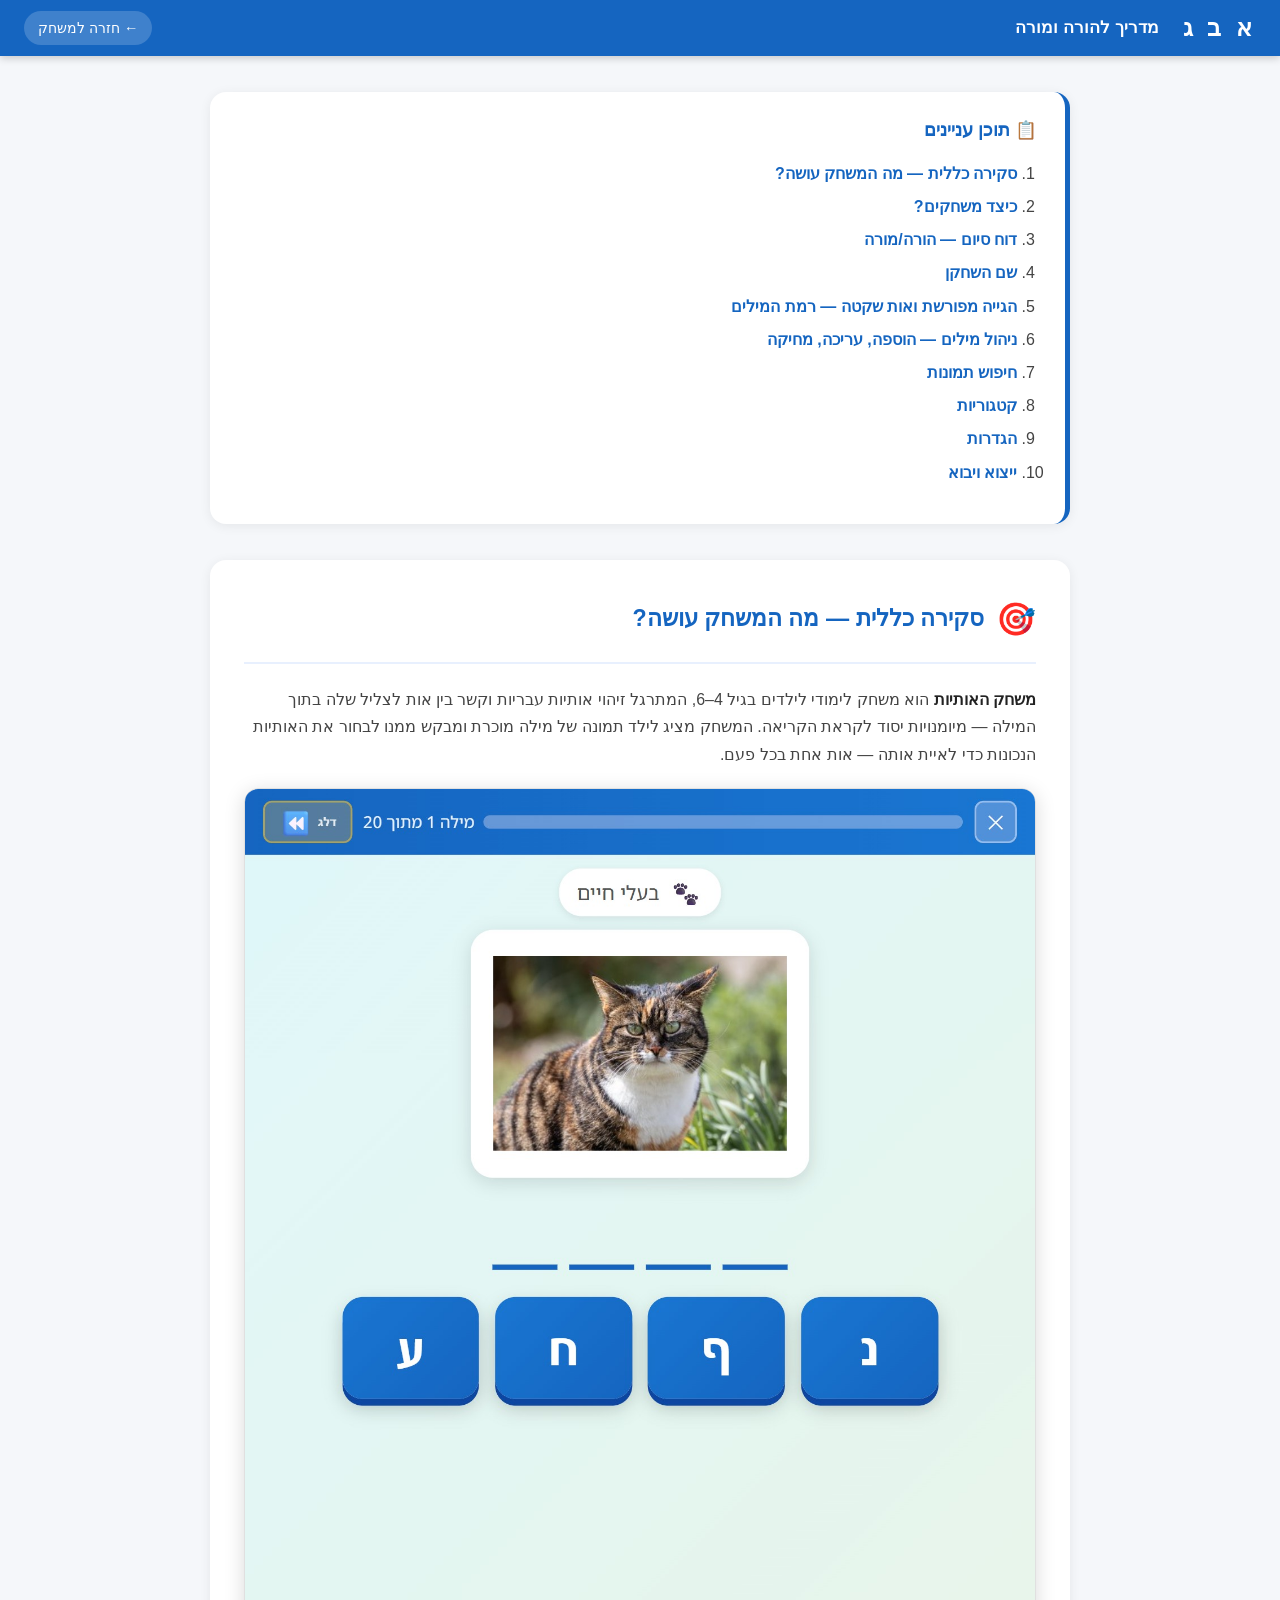
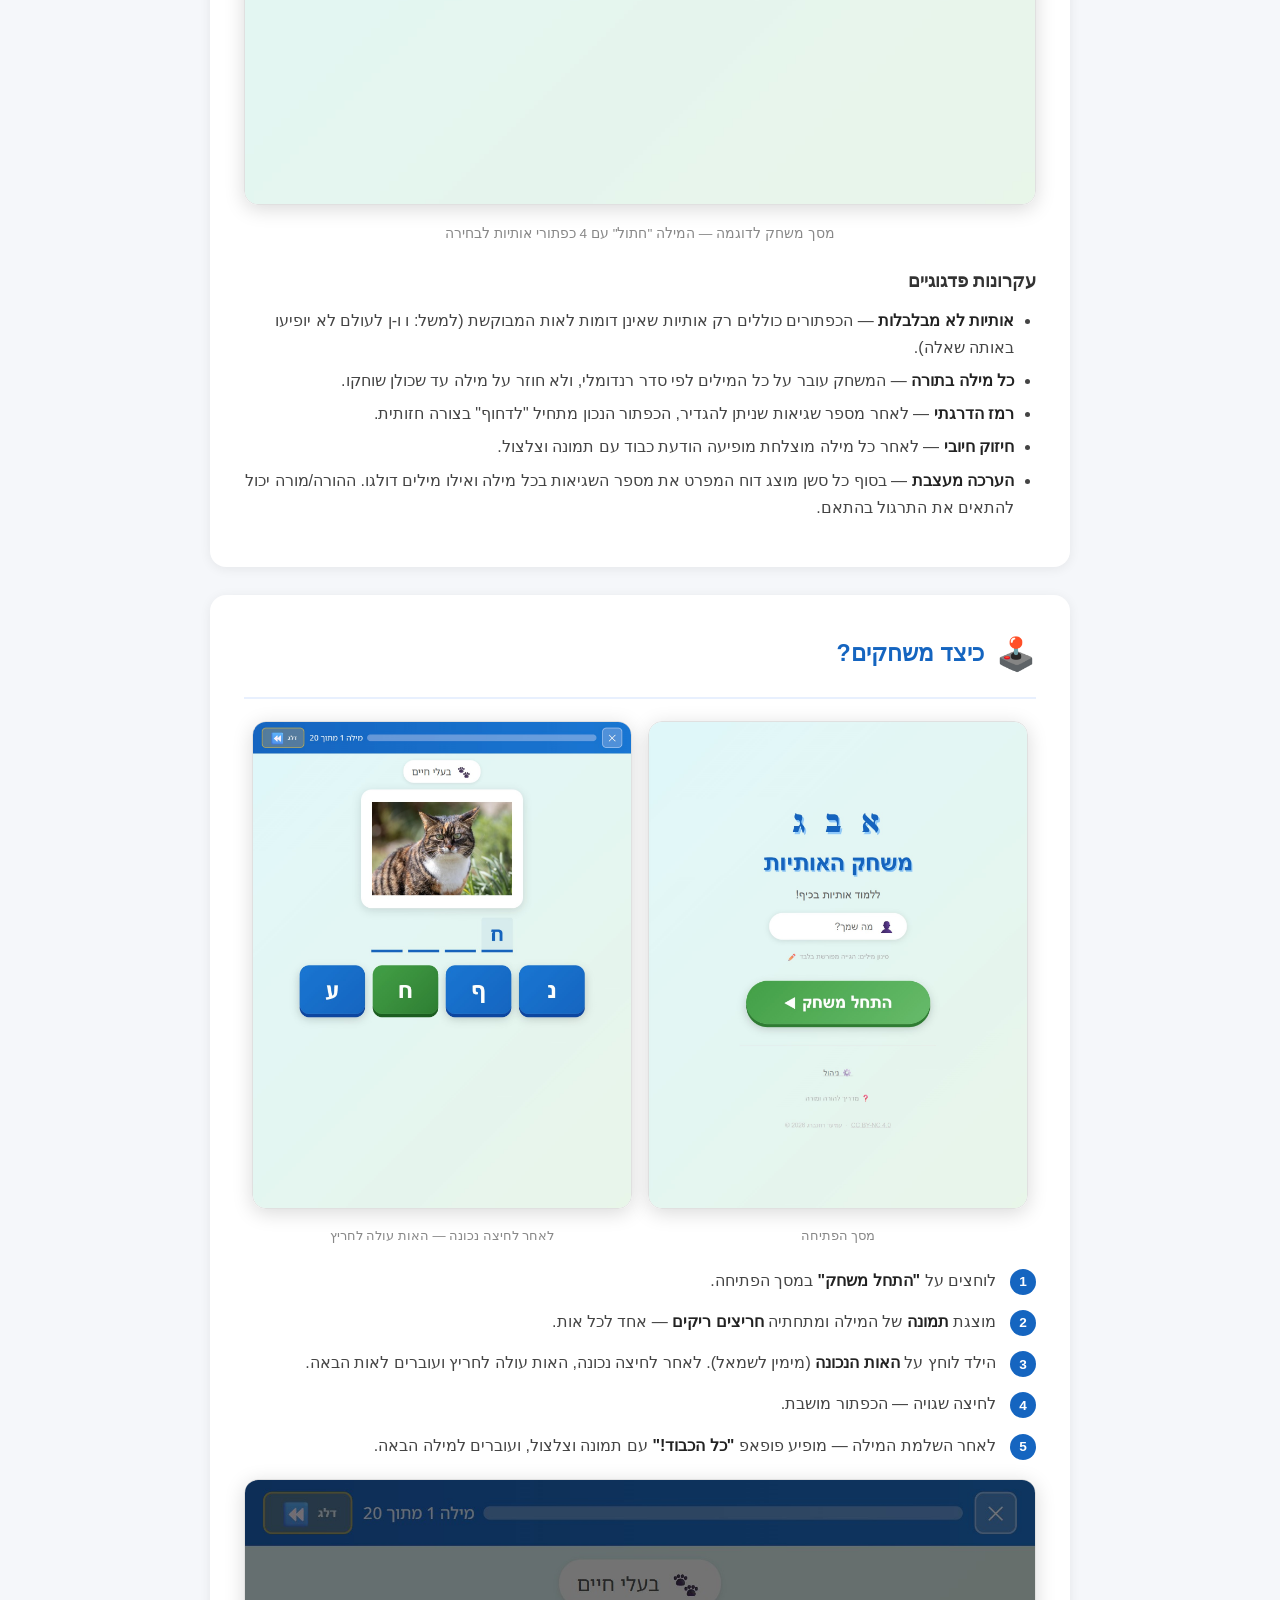
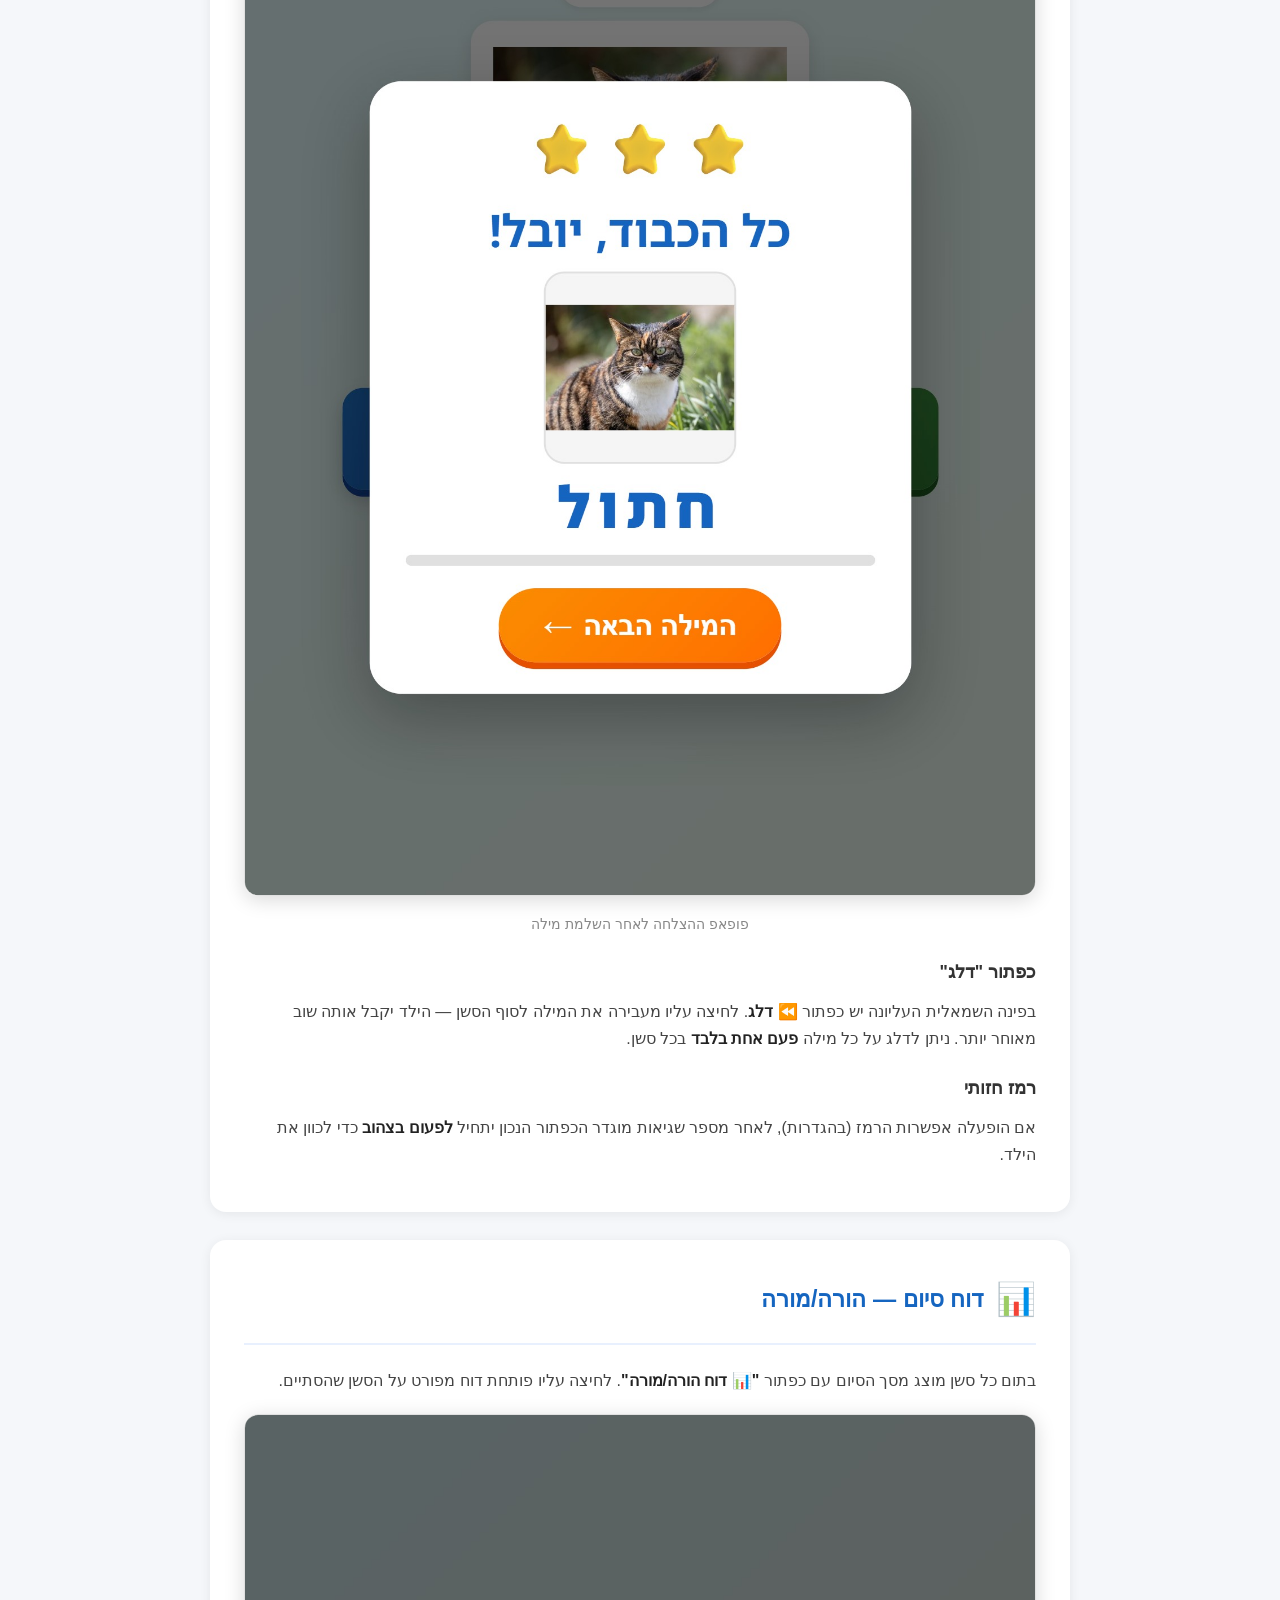
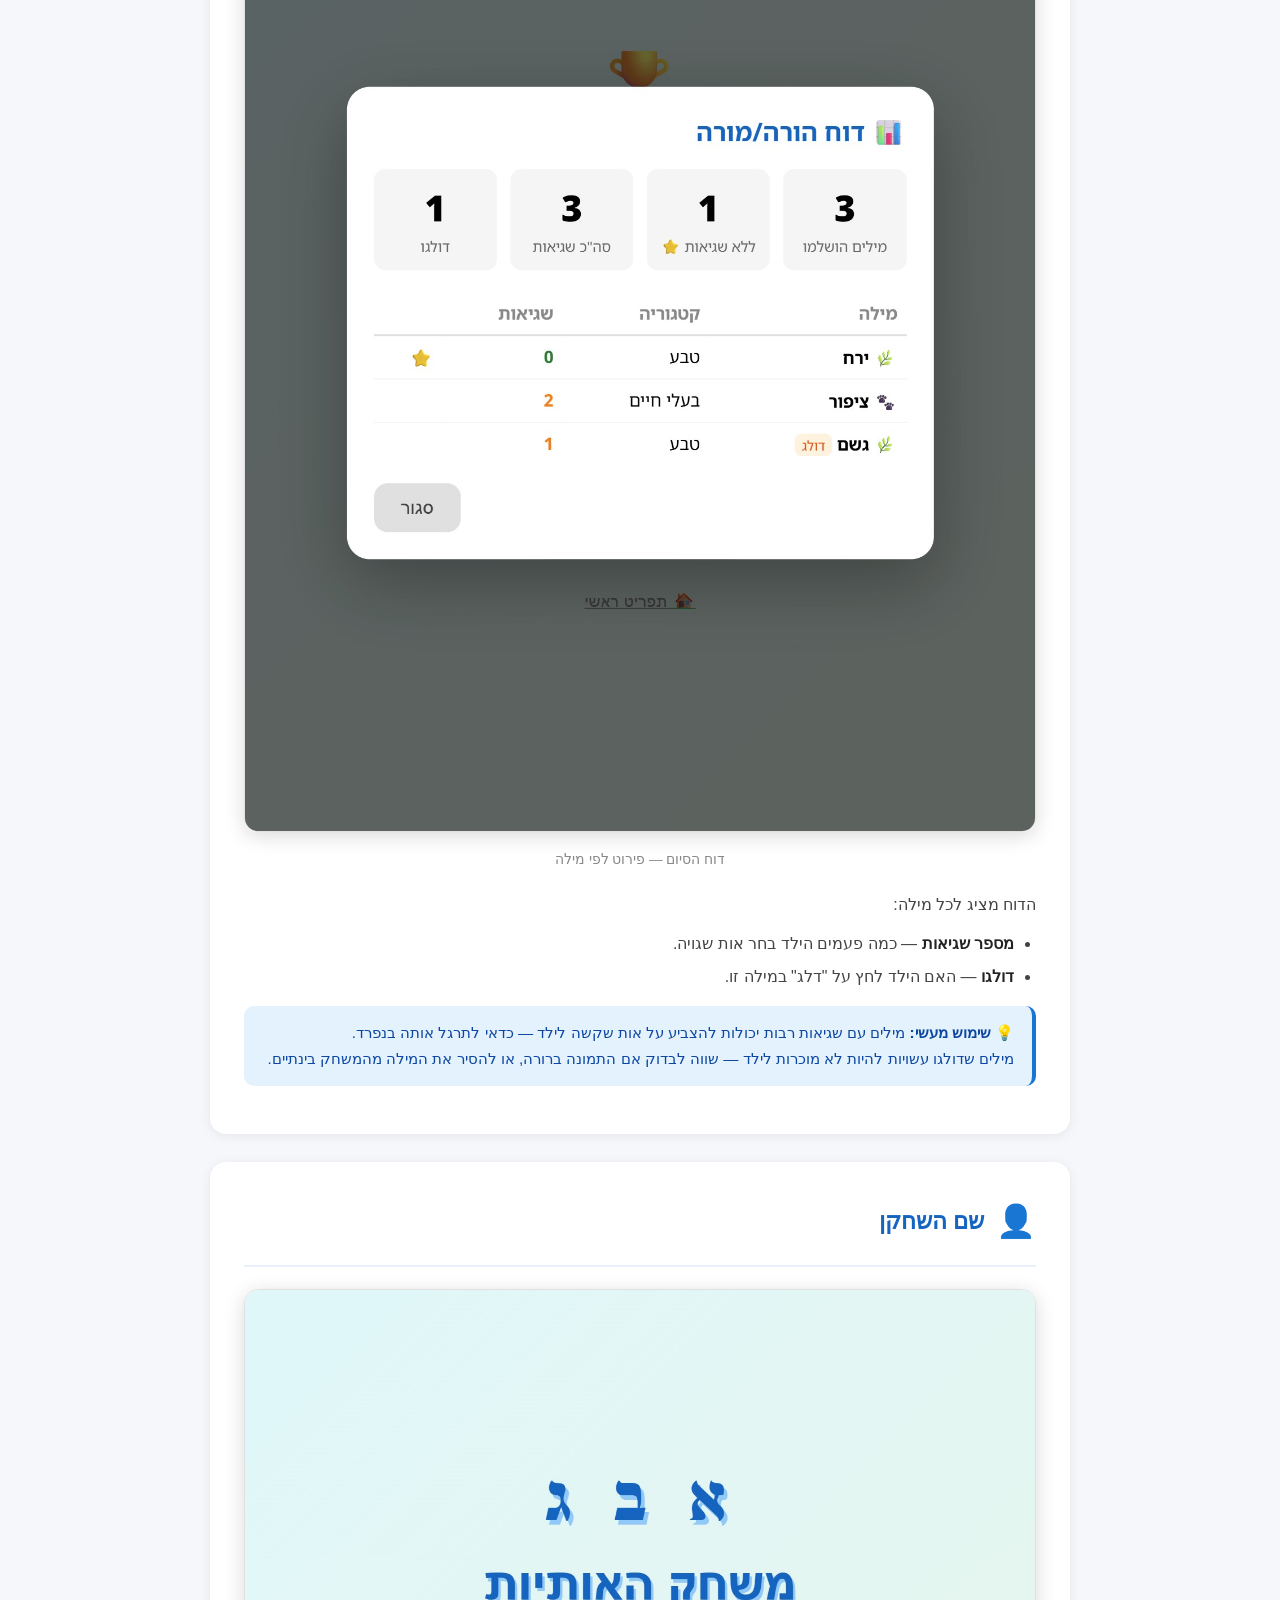
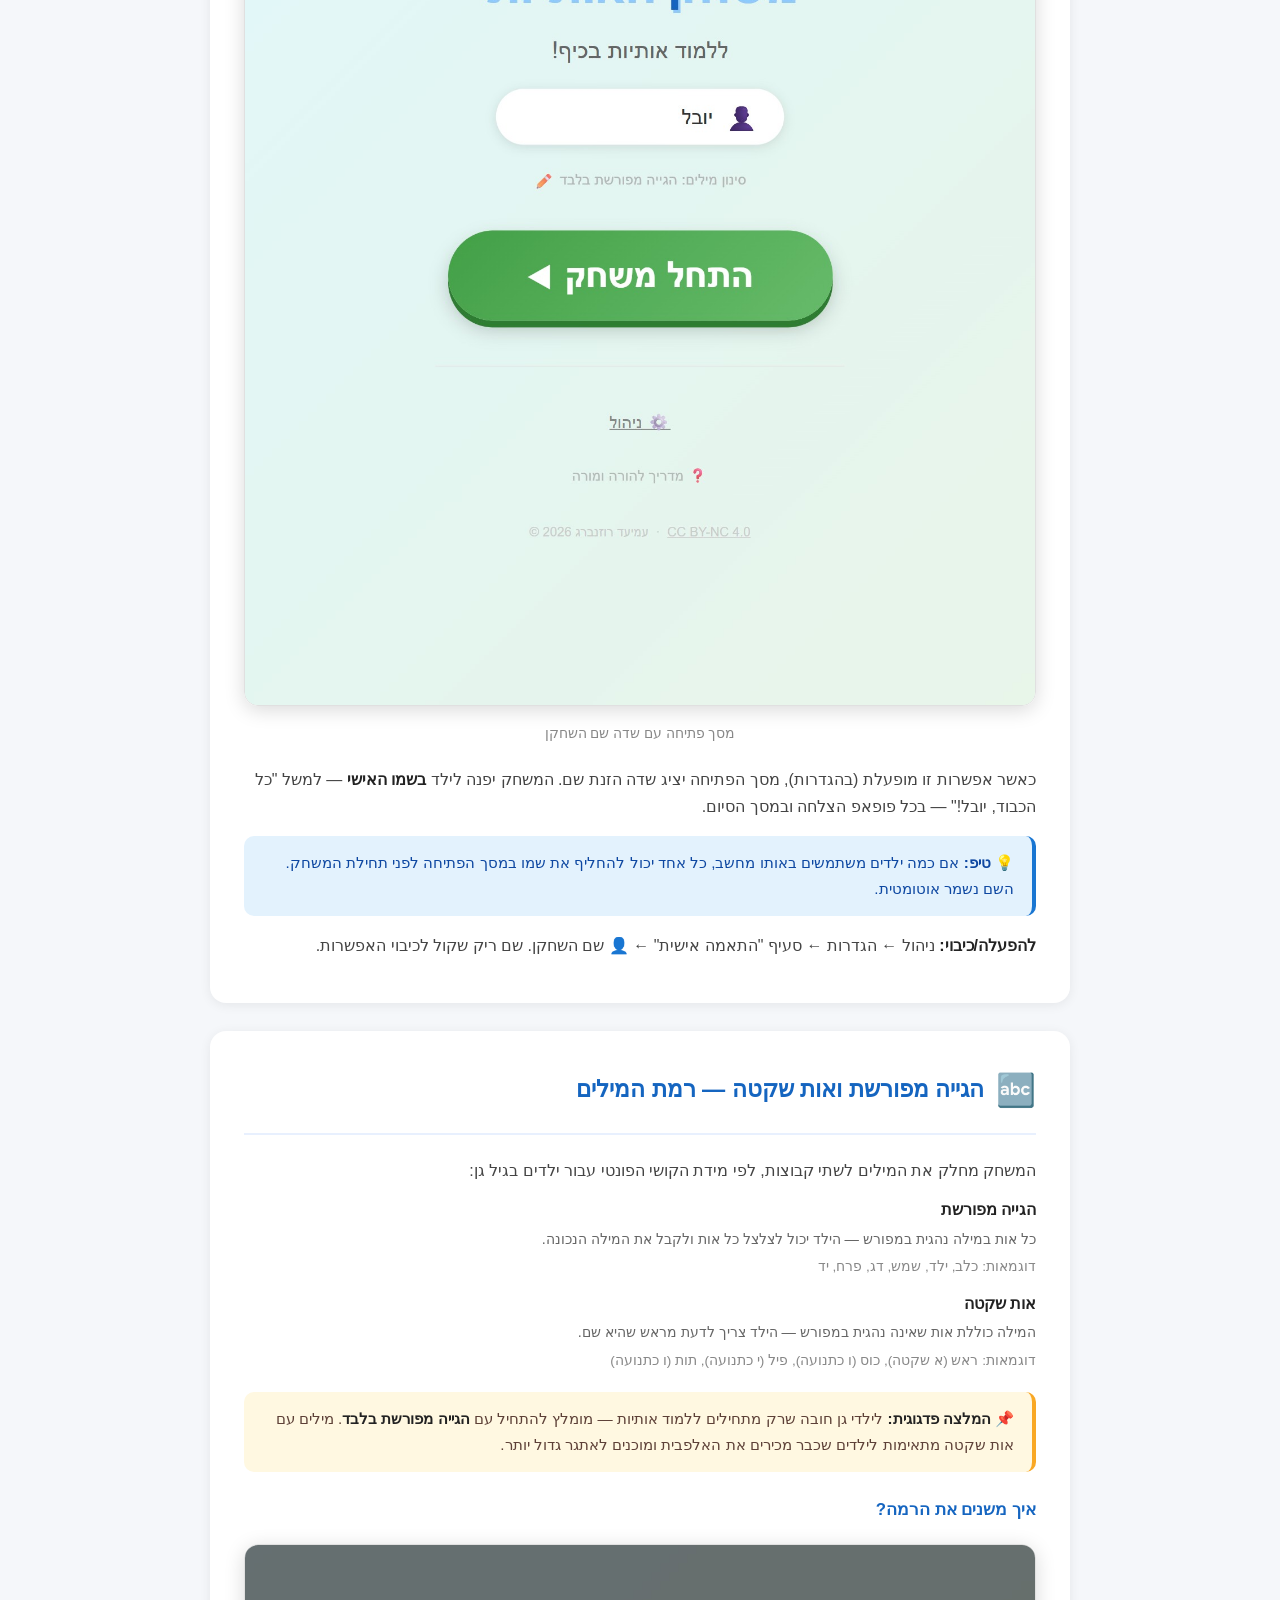
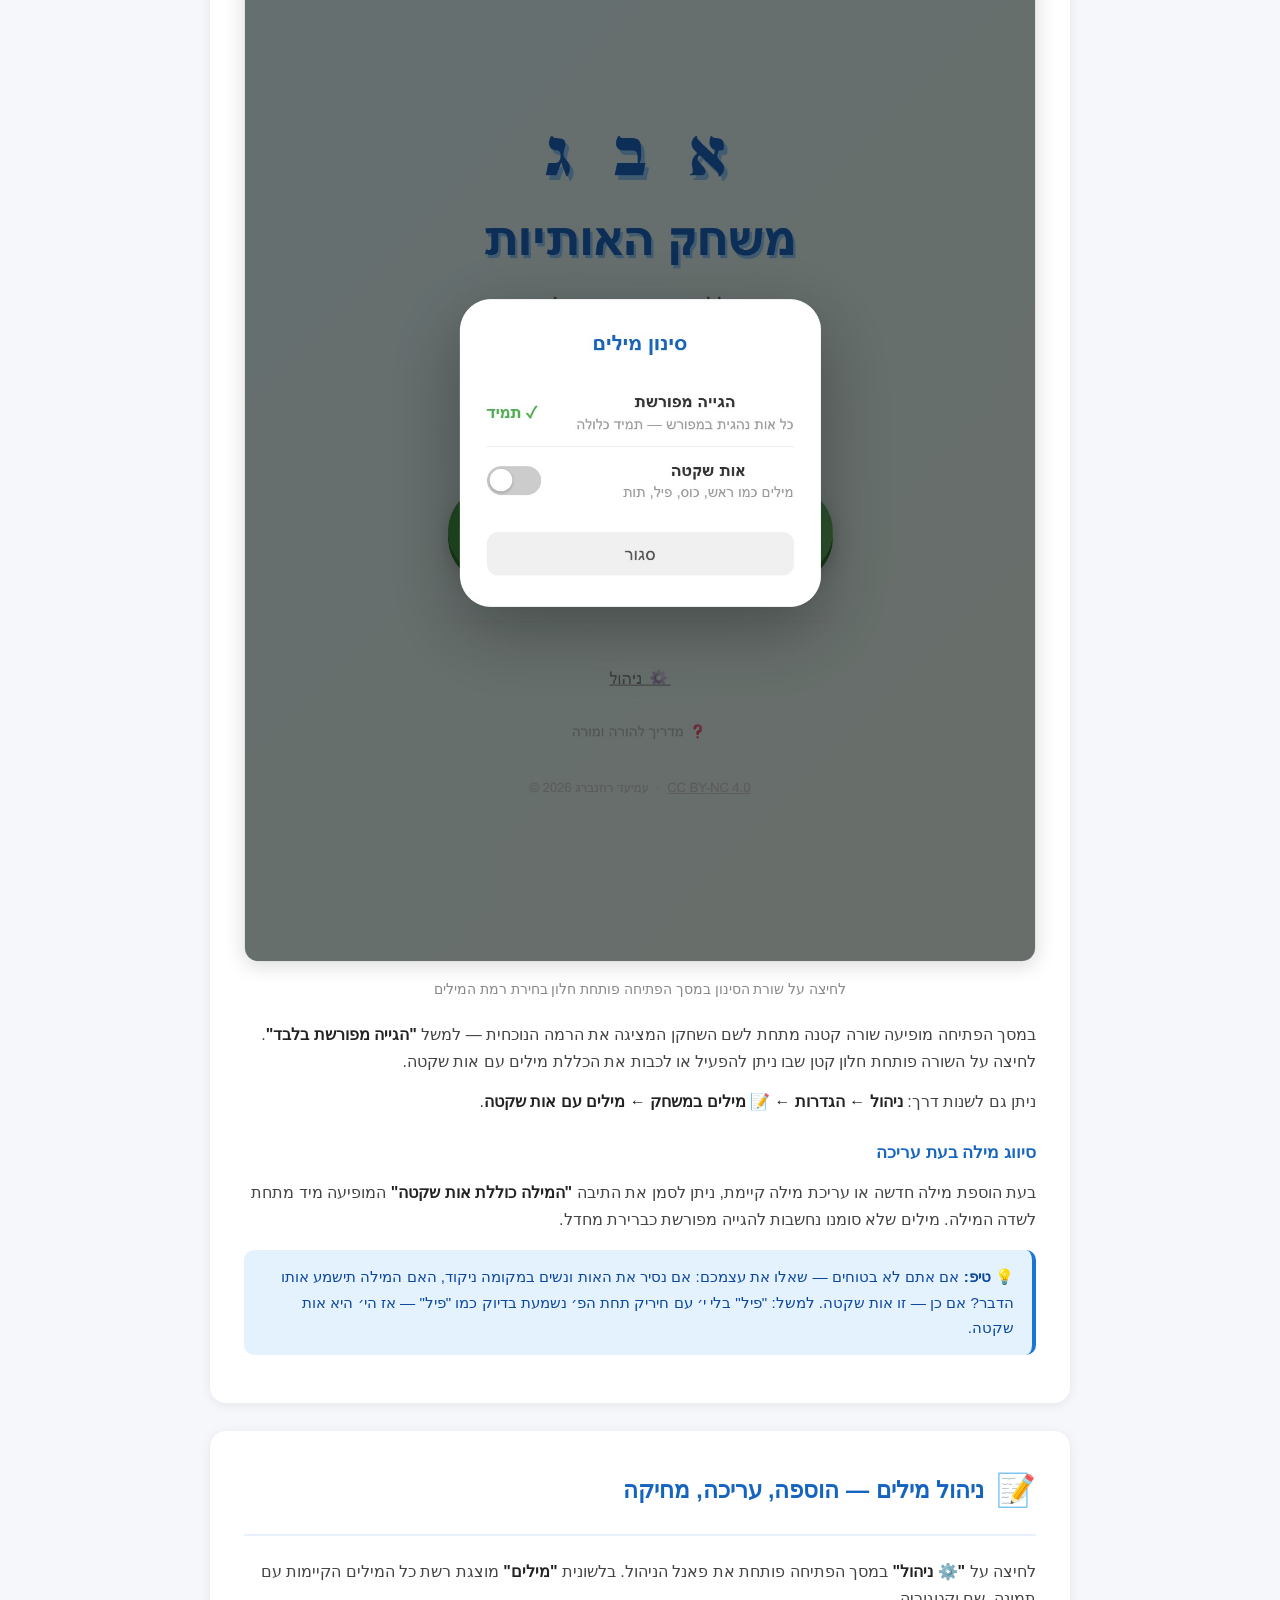
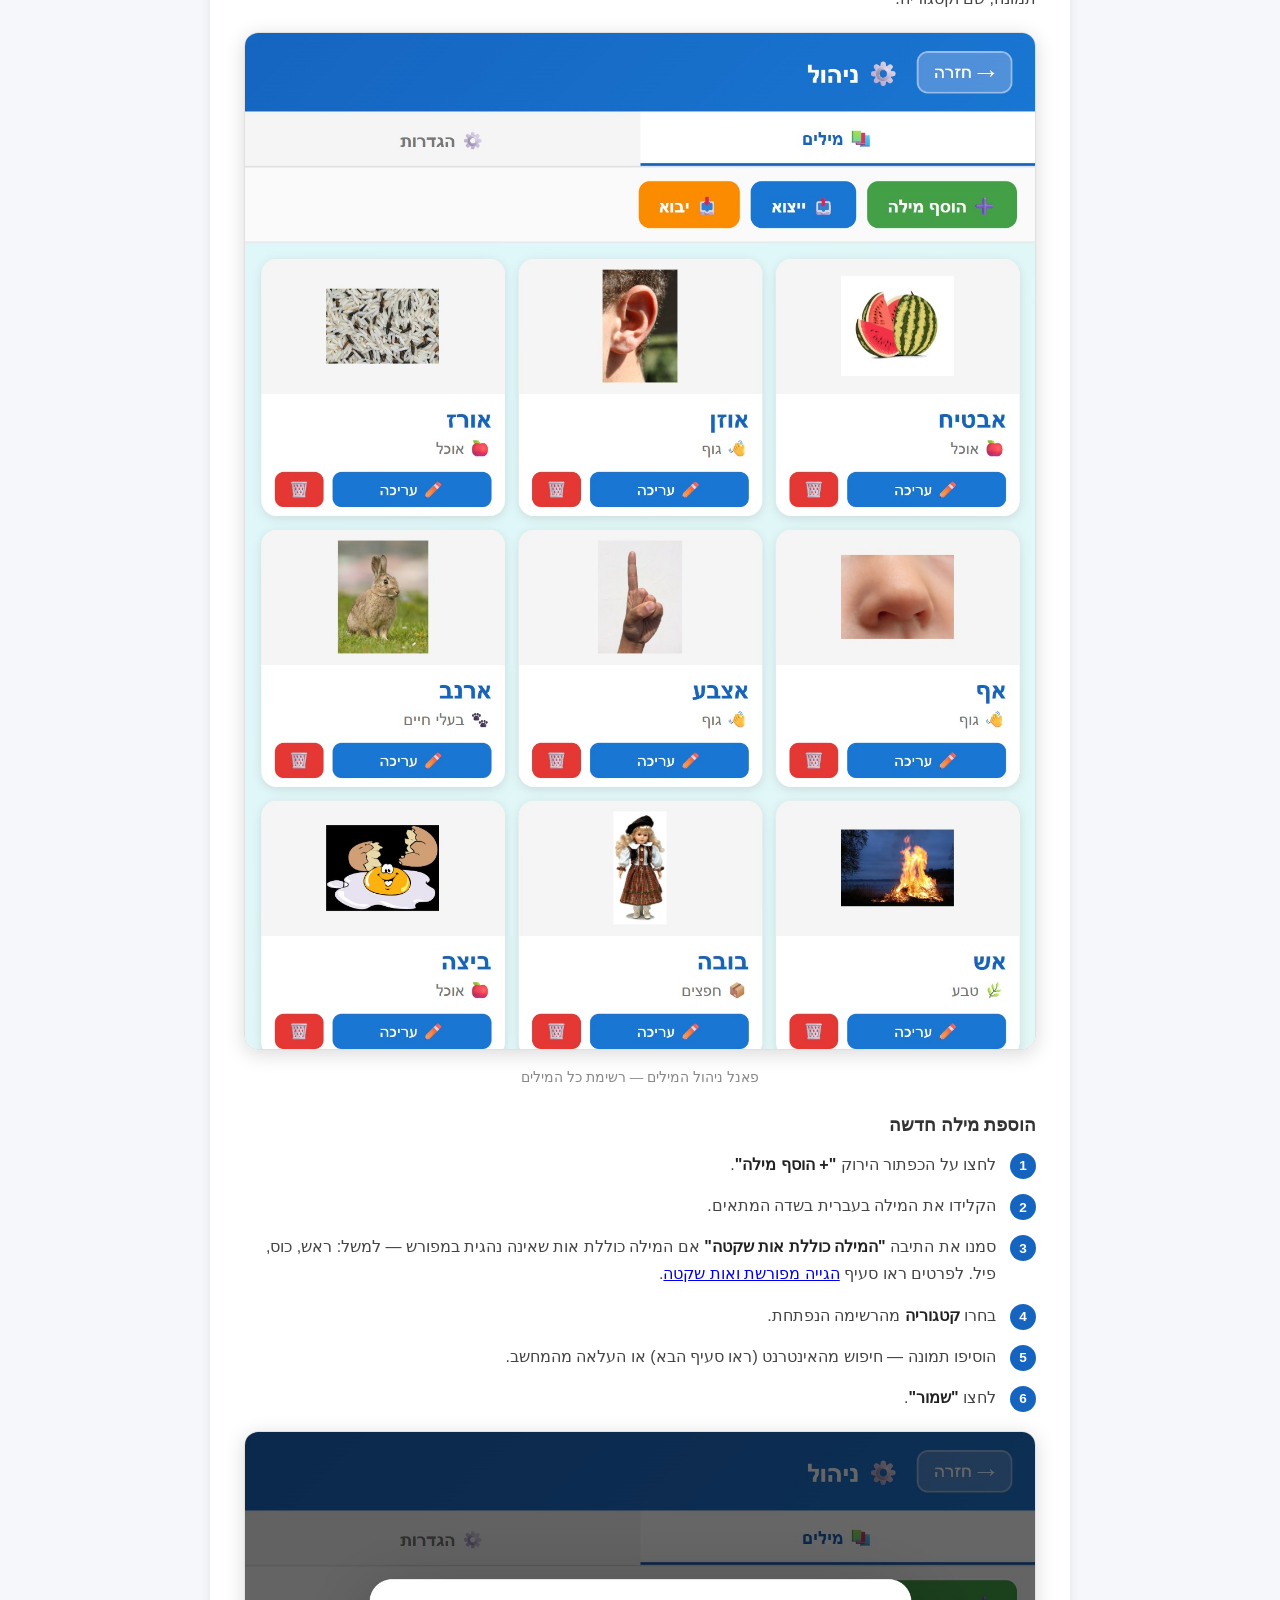
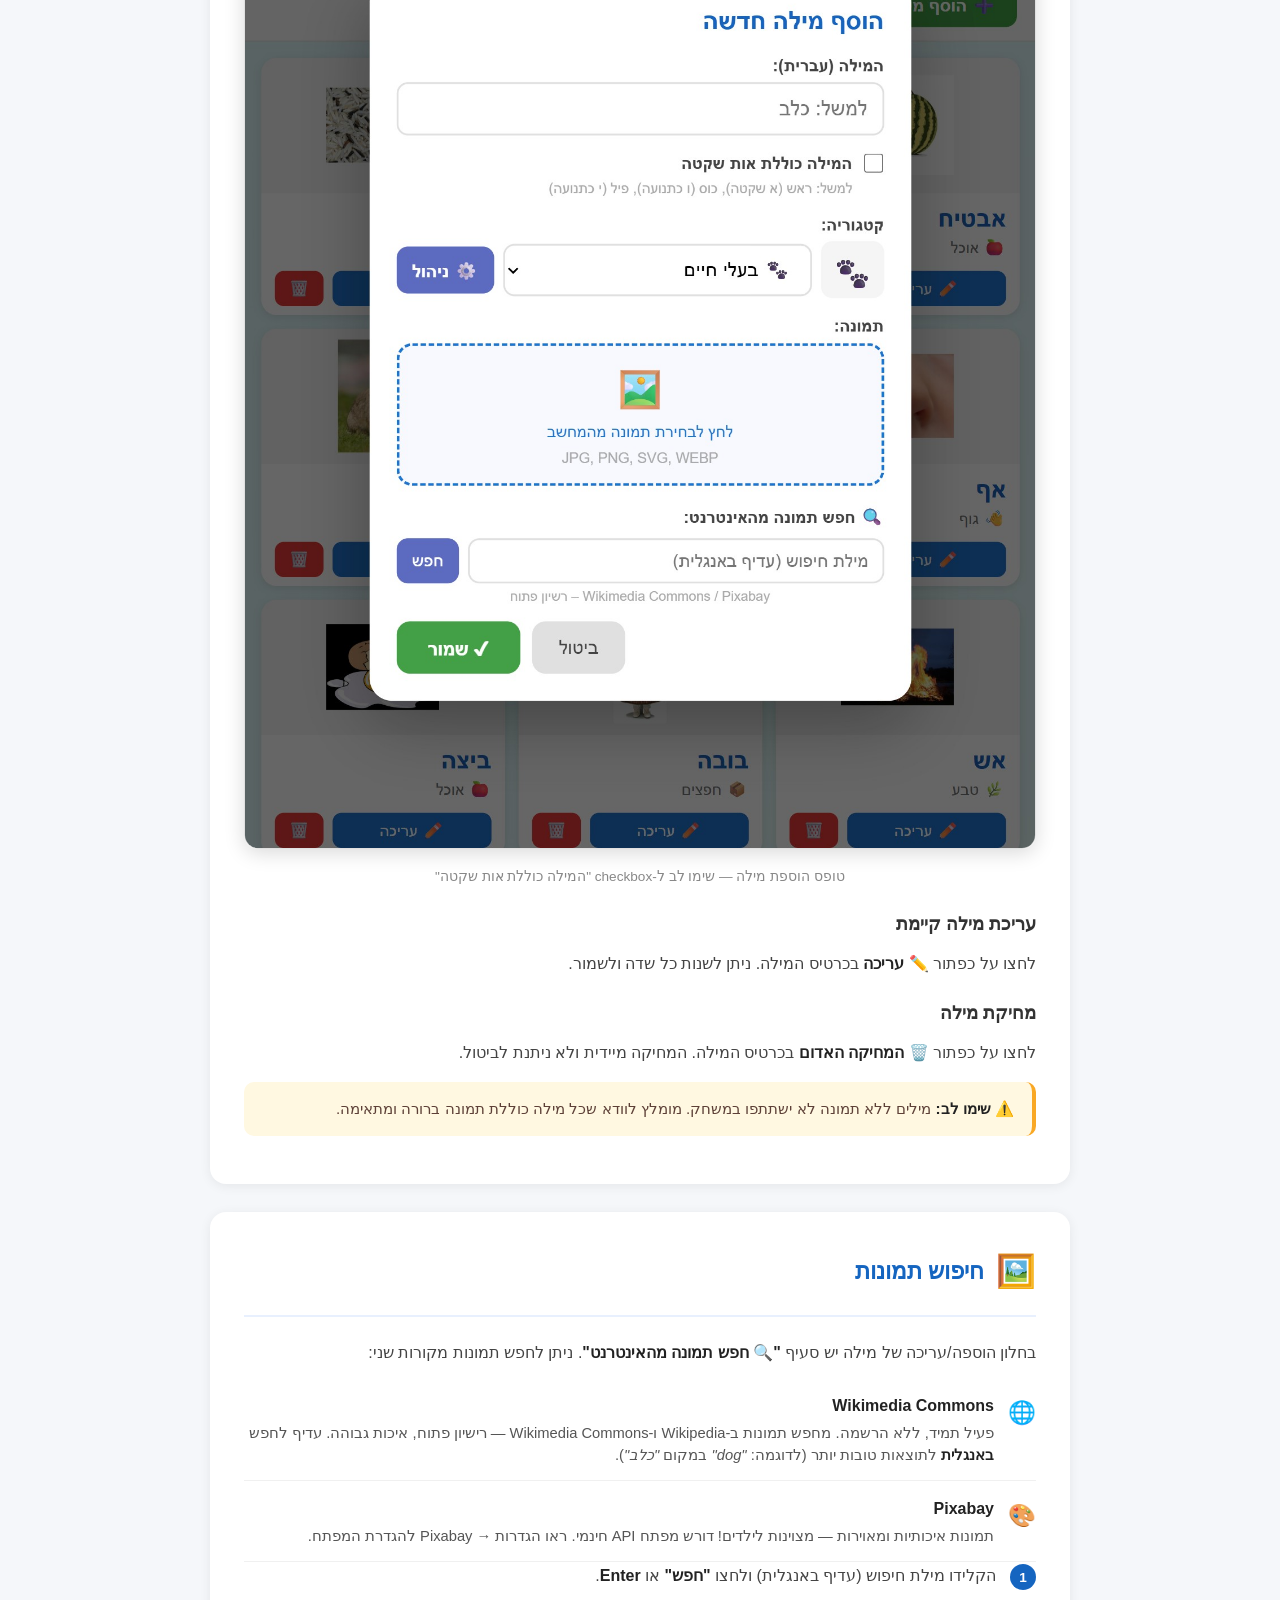
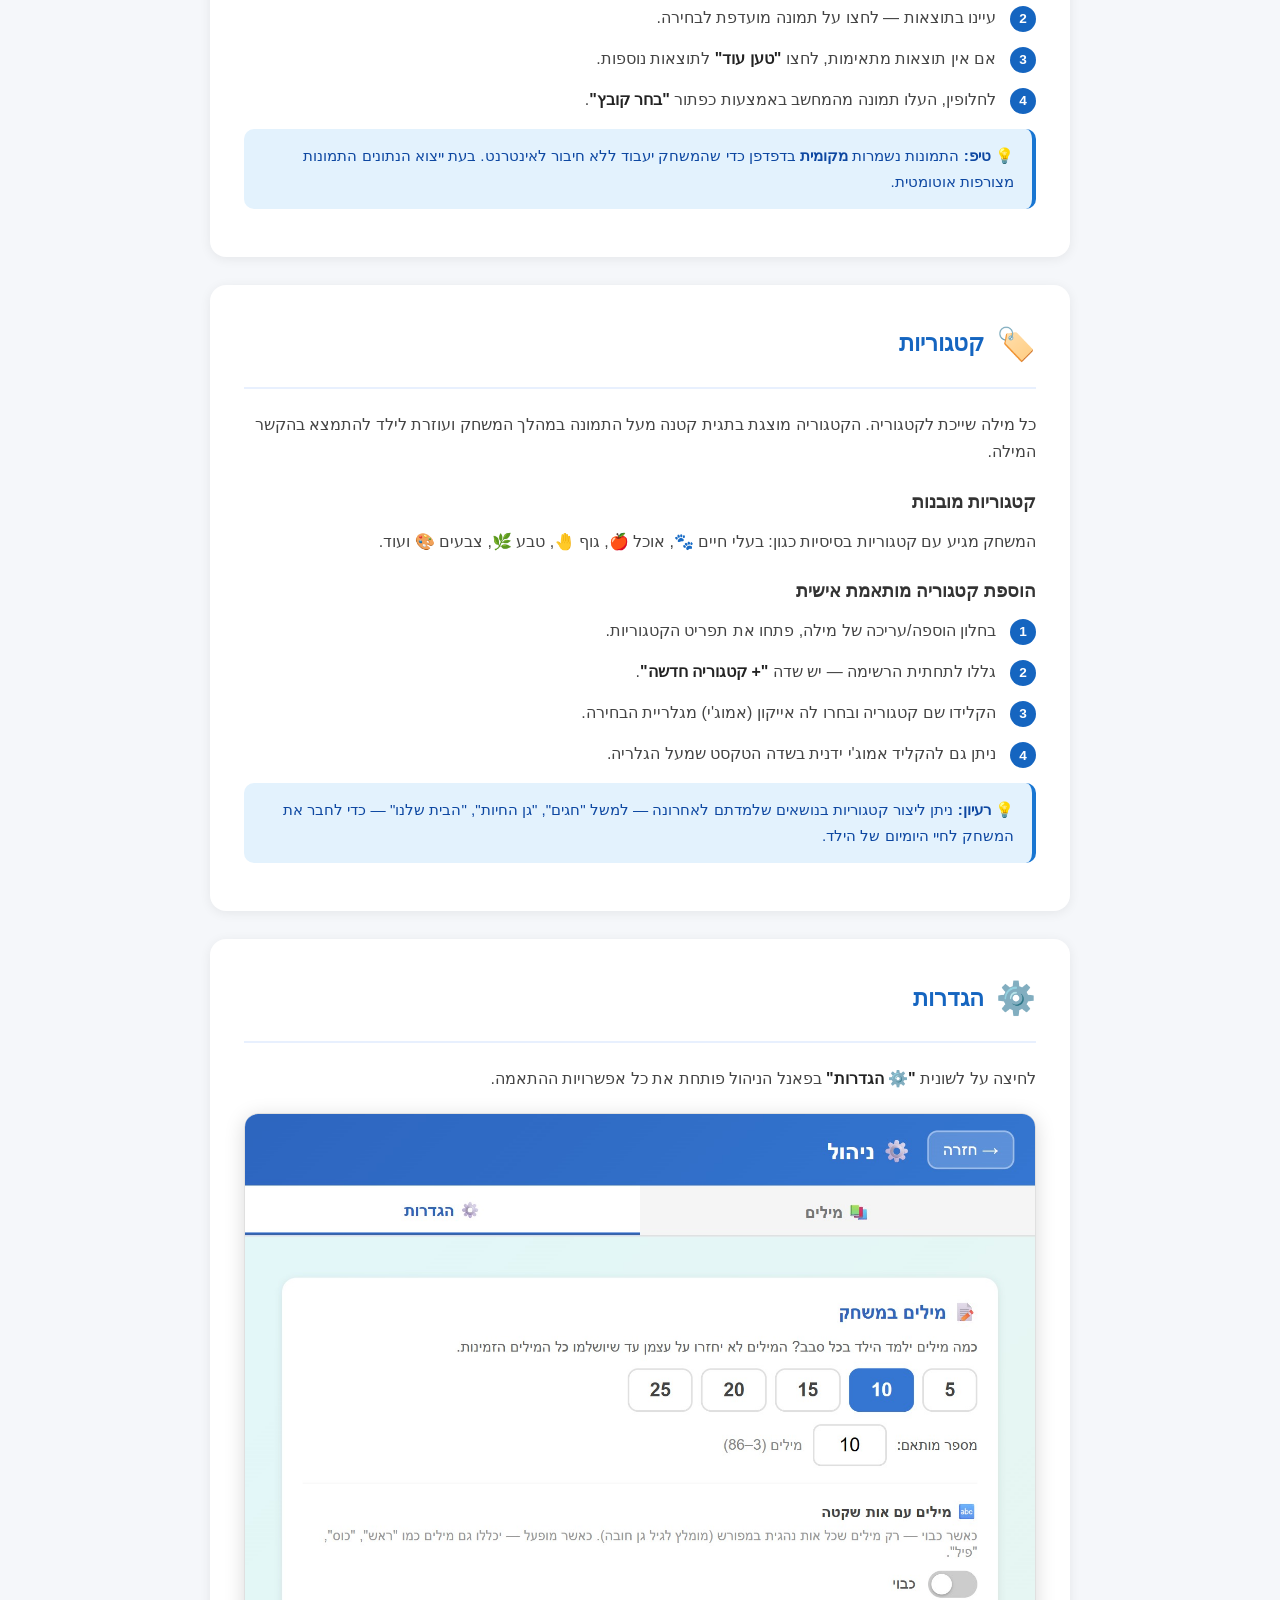
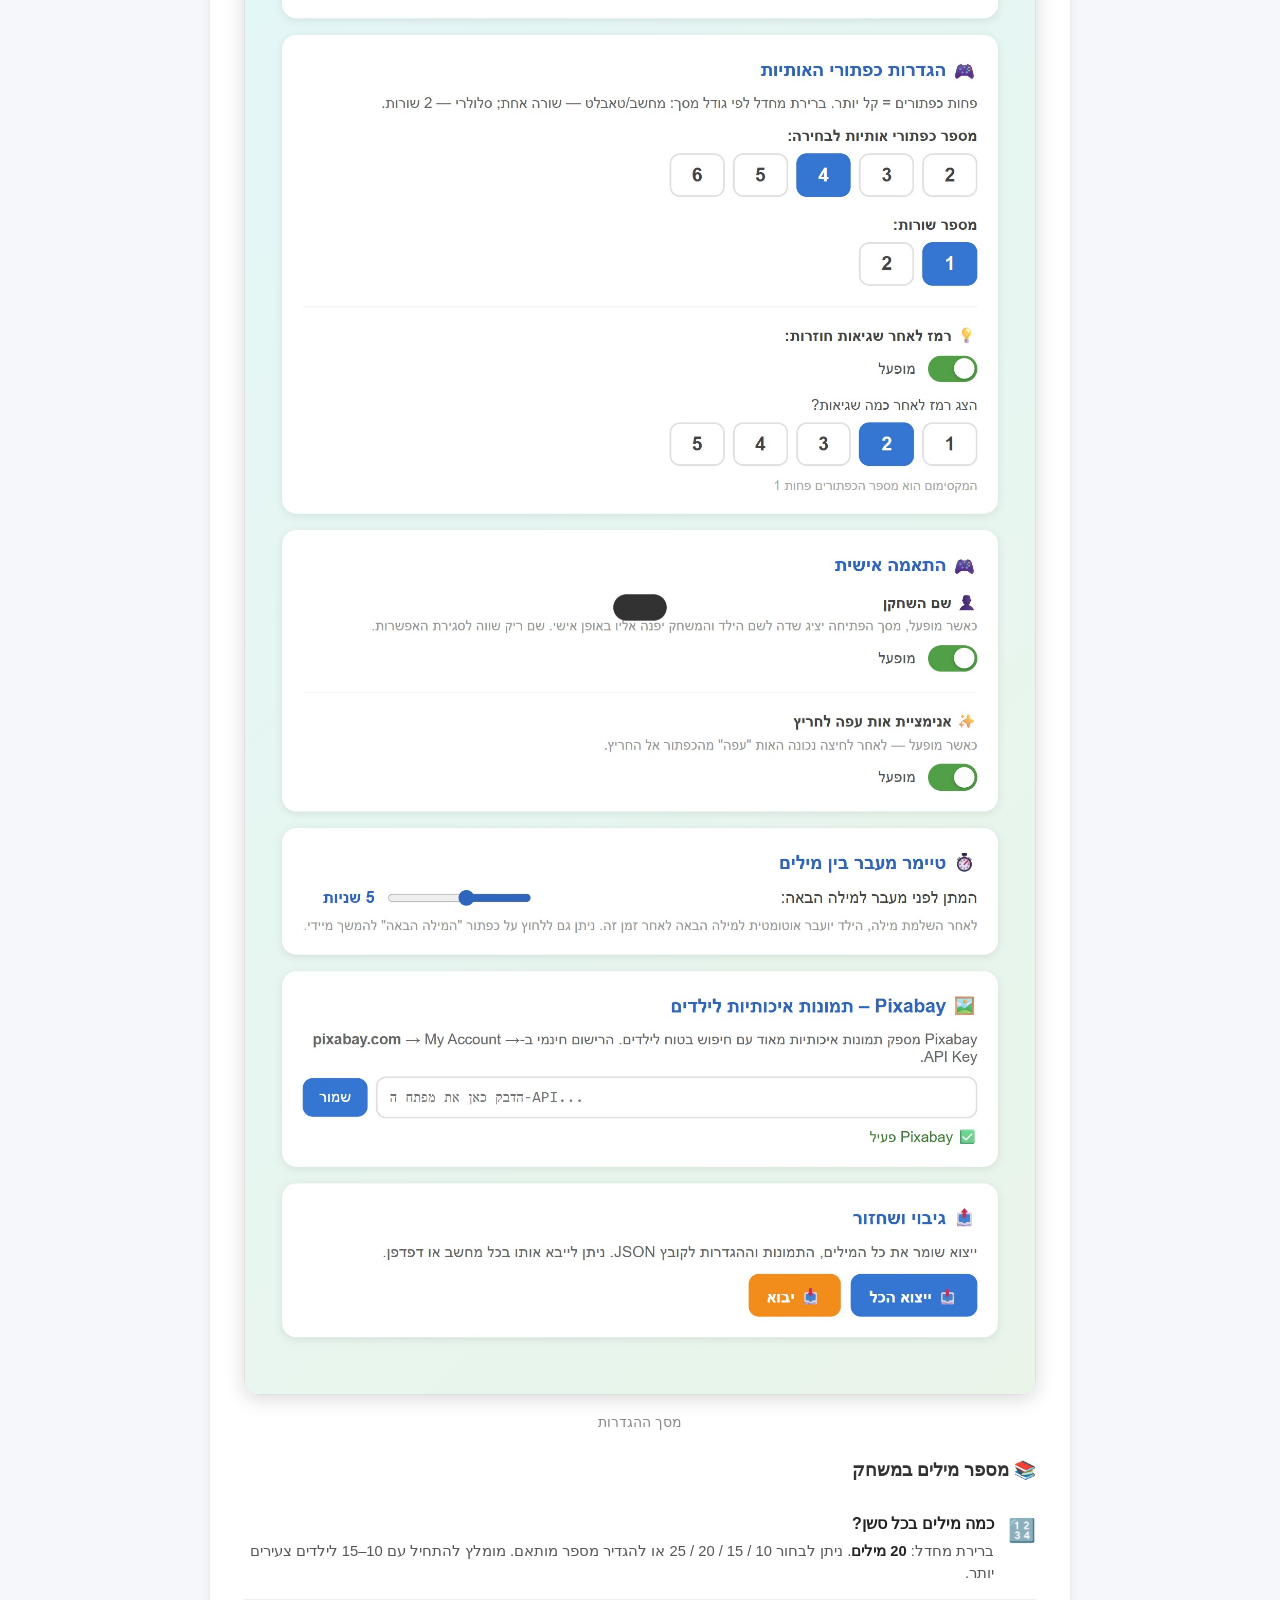
==== help.html @ 41faa8c3 "Hebrew letters game — clean release Co-Authored-By: Claude Sonnet 4.6 <noreply@anthropic.com>" ====
<!DOCTYPE html>
<html lang="he" dir="rtl">
<head>
<meta charset="UTF-8">
<meta name="viewport" content="width=device-width, initial-scale=1.0">
<title>מדריך להורה ומורה — משחק האותיות</title>
<link rel="stylesheet" href="fonts/noto-sans-hebrew.css">
<style>
* { box-sizing: border-box; margin: 0; padding: 0; }

body {
  font-family: 'Noto Sans Hebrew', Arial, sans-serif;
  background: #F5F7FA;
  color: #333;
  line-height: 1.7;
  font-size: 1rem;
}

/* ── NAV ── */
nav {
  position: sticky;
  top: 0;
  background: #1565C0;
  color: white;
  display: flex;
  align-items: center;
  gap: 12px;
  padding: 0 24px;
  height: 56px;
  z-index: 100;
  box-shadow: 0 2px 8px rgba(0,0,0,.2);
}
nav .logo { font-size: 1.5rem; font-weight: 900; letter-spacing: 4px; margin-left: 12px; }
nav .nav-title { font-size: 1.05rem; font-weight: 700; }
nav a.back-btn {
  margin-right: auto;
  color: white;
  text-decoration: none;
  font-size: .9rem;
  background: rgba(255,255,255,.18);
  padding: 5px 14px;
  border-radius: 20px;
  transition: background .2s;
}
nav a.back-btn:hover { background: rgba(255,255,255,.3); }

/* ── LAYOUT ── */
.container {
  max-width: 900px;
  margin: 0 auto;
  padding: 36px 20px 60px;
  display: flex;
  flex-direction: column;
  gap: 0;
}

/* ── TOC ── */
.toc {
  background: white;
  border-radius: 16px;
  padding: 24px 28px;
  margin-bottom: 36px;
  box-shadow: 0 2px 12px rgba(0,0,0,.07);
  border-right: 5px solid #1565C0;
}
.toc h2 { font-size: 1.1rem; color: #1565C0; margin-bottom: 14px; }
.toc ol { padding-right: 20px; }
.toc li { margin-bottom: 6px; }
.toc a { color: #1565C0; text-decoration: none; font-weight: 600; }
.toc a:hover { text-decoration: underline; }

/* ── SECTION ── */
.section {
  background: white;
  border-radius: 16px;
  padding: 32px 34px;
  margin-bottom: 28px;
  box-shadow: 0 2px 12px rgba(0,0,0,.07);
  scroll-margin-top: 70px;
}
.section-header {
  display: flex;
  align-items: center;
  gap: 12px;
  margin-bottom: 22px;
  padding-bottom: 16px;
  border-bottom: 2px solid #E8F0FE;
}
.section-icon { font-size: 2rem; }
.section-title { font-size: 1.45rem; font-weight: 900; color: #1565C0; }

h3 {
  font-size: 1.1rem;
  font-weight: 700;
  color: #333;
  margin: 22px 0 10px;
}
h3:first-child { margin-top: 0; }
p { margin-bottom: 12px; color: #444; }
ul, ol { padding-right: 22px; margin-bottom: 14px; }
li { margin-bottom: 6px; color: #444; }
strong { color: #222; }

/* ── SCREENSHOTS ── */
.screenshot-wrap {
  margin: 20px 0;
  text-align: center;
}
.screenshot-wrap img {
  max-width: 100%;
  border-radius: 14px;
  box-shadow: 0 4px 20px rgba(0,0,0,.15);
  border: 1px solid #E0E0E0;
}
.screenshot-wrap figcaption {
  font-size: .85rem;
  color: #888;
  margin-top: 8px;
}

/* ── TWO SCREENSHOTS SIDE BY SIDE ── */
.screenshots-row {
  display: flex;
  gap: 16px;
  margin: 20px 0;
  justify-content: center;
  flex-wrap: wrap;
}
.screenshots-row figure {
  flex: 1;
  min-width: 220px;
  max-width: 380px;
  text-align: center;
}
.screenshots-row img {
  width: 100%;
  border-radius: 14px;
  box-shadow: 0 4px 20px rgba(0,0,0,.15);
  border: 1px solid #E0E0E0;
}
.screenshots-row figcaption {
  font-size: .82rem;
  color: #888;
  margin-top: 7px;
}

/* ── TIP / NOTE BOX ── */
.tip {
  background: #E3F2FD;
  border-right: 4px solid #1976D2;
  border-radius: 10px;
  padding: 14px 18px;
  margin: 16px 0;
  font-size: .95rem;
  color: #0D47A1;
}
.tip strong { color: #0D47A1; }

.note {
  background: #FFF8E1;
  border-right: 4px solid #F9A825;
  border-radius: 10px;
  padding: 14px 18px;
  margin: 16px 0;
  font-size: .95rem;
  color: #5D4037;
}

/* ── SETTING ROW ── */
.setting {
  display: flex;
  gap: 14px;
  align-items: flex-start;
  padding: 14px 0;
  border-bottom: 1px solid #F0F0F0;
}
.setting:last-child { border-bottom: none; }
.setting-icon { font-size: 1.4rem; flex-shrink: 0; margin-top: 2px; }
.setting-body { flex: 1; }
.setting-name { font-weight: 700; color: #222; margin-bottom: 3px; }
.setting-desc { font-size: .92rem; color: #555; margin: 0; line-height: 1.5; }

/* ── STEP LIST ── */
.steps { list-style: none; padding: 0; counter-reset: step; }
.steps li {
  counter-increment: step;
  position: relative;
  padding-right: 40px;
  margin-bottom: 14px;
}
.steps li::before {
  content: counter(step);
  background: #1565C0;
  color: white;
  font-weight: 900;
  font-size: .85rem;
  width: 26px;
  height: 26px;
  border-radius: 50%;
  display: flex;
  align-items: center;
  justify-content: center;
  position: absolute;
  right: 0;
  top: 2px;
}

/* ── FOOTER ── */
footer {
  text-align: center;
  color: #AAA;
  font-size: .85rem;
  margin-top: 20px;
  padding-bottom: 20px;
}
footer a { color: #1565C0; }
</style>
</head>
<body>

<nav>
  <span class="logo">א ב ג</span>
  <span class="nav-title">מדריך להורה ומורה</span>
  <a href="index.html" class="back-btn">← חזרה למשחק</a>
</nav>

<div class="container">

  <!-- TOC -->
  <div class="toc">
    <h2>📋 תוכן עניינים</h2>
    <ol>
      <li><a href="#overview">סקירה כללית — מה המשחק עושה?</a></li>
      <li><a href="#how-to-play">כיצד משחקים?</a></li>
      <li><a href="#end-report">דוח סיום — הורה/מורה</a></li>
      <li><a href="#player-name">שם השחקן</a></li>
      <li><a href="#word-levels">הגייה מפורשת ואות שקטה — רמת המילים</a></li>
      <li><a href="#admin-words">ניהול מילים — הוספה, עריכה, מחיקה</a></li>
      <li><a href="#admin-images">חיפוש תמונות</a></li>
      <li><a href="#admin-categories">קטגוריות</a></li>
      <li><a href="#settings">הגדרות</a></li>
      <li><a href="#export-import">ייצוא ויבוא</a></li>
    </ol>
  </div>

  <!-- 1. OVERVIEW -->
  <section class="section" id="overview">
    <div class="section-header">
      <span class="section-icon">🎯</span>
      <h2 class="section-title">סקירה כללית — מה המשחק עושה?</h2>
    </div>

    <p>
      <strong>משחק האותיות</strong> הוא משחק לימודי לילדים בגיל 4–6, המתרגל זיהוי אותיות עבריות וקשר בין אות לצליל שלה בתוך המילה — מיומנויות יסוד לקראת הקריאה.
      המשחק מציג לילד תמונה של מילה מוכרת ומבקש ממנו לבחור את האותיות הנכונות כדי לאיית אותה — אות אחת בכל פעם.
    </p>

    <div class="screenshot-wrap">
      <img src="screenshots/3 - מסך המשחק.jpg" alt="מסך המשחק"/>
      <figcaption>מסך משחק לדוגמה — המילה "חתול" עם 4 כפתורי אותיות לבחירה</figcaption>
    </div>

    <h3>עקרונות פדגוגיים</h3>
    <ul>
      <li><strong>אותיות לא מבלבלות</strong> — הכפתורים כוללים רק אותיות שאינן דומות לאות המבוקשת (למשל: ו ו-ן לעולם לא יופיעו באותה שאלה).</li>
      <li><strong>כל מילה בתורה</strong> — המשחק עובר על כל המילים לפי סדר רנדומלי, ולא חוזר על מילה עד שכולן שוחקו.</li>
      <li><strong>רמז הדרגתי</strong> — לאחר מספר שגיאות שניתן להגדיר, הכפתור הנכון מתחיל "לדחוף" בצורה חזותית.</li>
      <li><strong>חיזוק חיובי</strong> — לאחר כל מילה מוצלחת מופיעה הודעת כבוד עם תמונה וצלצול.</li>
      <li><strong>הערכה מעצבת</strong> — בסוף כל סשן מוצג דוח המפרט את מספר השגיאות בכל מילה ואילו מילים דולגו. ההורה/מורה יכול להתאים את התרגול בהתאם.</li>
    </ul>
  </section>

  <!-- 2. HOW TO PLAY -->
  <section class="section" id="how-to-play">
    <div class="section-header">
      <span class="section-icon">🕹️</span>
      <h2 class="section-title">כיצד משחקים?</h2>
    </div>

    <div class="screenshots-row">
      <figure>
        <img src="screenshots/1 - מסך פתיחה.jpg" alt="מסך פתיחה"/>
        <figcaption>מסך הפתיחה</figcaption>
      </figure>
      <figure>
        <img src="screenshots/4 - לחיצה נכונה על אות.jpg" alt="לחיצה נכונה"/>
        <figcaption>לאחר לחיצה נכונה — האות עולה לחריץ</figcaption>
      </figure>
    </div>

    <ol class="steps">
      <li>לוחצים על <strong>"התחל משחק"</strong> במסך הפתיחה.</li>
      <li>מוצגת <strong>תמונה</strong> של המילה ומתחתיה <strong>חריצים ריקים</strong> — אחד לכל אות.</li>
      <li>הילד לוחץ על <strong>האות הנכונה</strong> (מימין לשמאל). לאחר לחיצה נכונה, האות עולה לחריץ ועוברים לאות הבאה.</li>
      <li>לחיצה שגויה — הכפתור מושבת.</li>
      <li>לאחר השלמת המילה — מופיע פופאפ <strong>"כל הכבוד!"</strong> עם תמונה וצלצול, ועוברים למילה הבאה.</li>
    </ol>

    <div class="screenshot-wrap">
      <img src="screenshots/5 - פופאפ הצלחה.jpg" alt="פופאפ הצלחה"/>
      <figcaption>פופאפ ההצלחה לאחר השלמת מילה</figcaption>
    </div>

    <h3>כפתור "דלג"</h3>
    <p>
      בפינה השמאלית העליונה יש כפתור <strong>⏪ דלג</strong>.
      לחיצה עליו מעבירה את המילה לסוף הסשן — הילד יקבל אותה שוב מאוחר יותר.
      ניתן לדלג על כל מילה <strong>פעם אחת בלבד</strong> בכל סשן.
    </p>

    <h3>רמז חזותי</h3>
    <p>
      אם הופעלה אפשרות הרמז (בהגדרות), לאחר מספר שגיאות מוגדר הכפתור הנכון
      יתחיל <strong>לפעום בצהוב</strong> כדי לכוון את הילד.
    </p>
  </section>

  <!-- 3. END REPORT -->
  <section class="section" id="end-report">
    <div class="section-header">
      <span class="section-icon">📊</span>
      <h2 class="section-title">דוח סיום — הורה/מורה</h2>
    </div>

    <p>
      בתום כל סשן מוצג מסך הסיום עם כפתור <strong>"📊 דוח הורה/מורה"</strong>.
      לחיצה עליו פותחת דוח מפורט על הסשן שהסתיים.
    </p>

    <div class="screenshot-wrap">
      <img src="screenshots/8 - דוח סיום.jpg" alt="דוח סיום"/>
      <figcaption>דוח הסיום — פירוט לפי מילה</figcaption>
    </div>

    <p>הדוח מציג לכל מילה:</p>
    <ul>
      <li><strong>מספר שגיאות</strong> — כמה פעמים הילד בחר אות שגויה.</li>
      <li><strong>דולגו</strong> — האם הילד לחץ על "דלג" במילה זו.</li>
    </ul>

    <div class="tip">
      <strong>💡 שימוש מעשי:</strong> מילים עם שגיאות רבות יכולות להצביע על אות שקשה לילד — כדאי לתרגל אותה בנפרד.<br>מילים שדולגו עשויות להיות לא מוכרות לילד — שווה לבדוק אם התמונה ברורה, או להסיר את המילה מהמשחק בינתיים.
    </div>
  </section>

  <!-- 4. PLAYER NAME -->
  <section class="section" id="player-name">
    <div class="section-header">
      <span class="section-icon">👤</span>
      <h2 class="section-title">שם השחקן</h2>
    </div>

    <div class="screenshot-wrap">
      <img src="screenshots/2 - מסך פתיחה עם שם.jpg" alt="מסך פתיחה עם שם"/>
      <figcaption>מסך פתיחה עם שדה שם השחקן</figcaption>
    </div>

    <p>
      כאשר אפשרות זו מופעלת (בהגדרות), מסך הפתיחה יציג שדה הזנת שם.
      המשחק יפנה לילד <strong>בשמו האישי</strong> — למשל "כל הכבוד, יובל!" — בכל פופאפ הצלחה ובמסך הסיום.
    </p>

    <div class="tip">
      <strong>💡 טיפ:</strong> אם כמה ילדים משתמשים באותו מחשב, כל אחד יכול להחליף את שמו במסך הפתיחה לפני תחילת המשחק. השם נשמר אוטומטית.
    </div>

    <p>
      <strong>להפעלה/כיבוי:</strong> ניהול ← הגדרות ← סעיף "התאמה אישית" ← 👤 שם השחקן.
      שם ריק שקול לכיבוי האפשרות.
    </p>
  </section>

  <!-- WORD LEVELS -->
  <section class="section" id="word-levels">
    <div class="section-header">
      <span class="section-icon">🔤</span>
      <h2 class="section-title">הגייה מפורשת ואות שקטה — רמת המילים</h2>
    </div>

    <p>
      המשחק מחלק את המילים לשתי קבוצות, לפי מידת הקושי הפונטי עבור ילדים בגיל גן:
    </p>

    <div class="setting-row" style="margin-bottom:12px;">
      <div>
        <strong>הגייה מפורשת</strong>
        <div style="font-size:.9rem; color:#666; margin-top:3px;">כל אות במילה נהגית במפורש — הילד יכול לצלצל כל אות ולקבל את המילה הנכונה.</div>
        <div style="font-size:.85rem; color:#888; margin-top:4px;">דוגמאות: כלב, ילד, שמש, דג, פרח, יד</div>
      </div>
    </div>

    <div class="setting-row" style="margin-bottom:20px;">
      <div>
        <strong>אות שקטה</strong>
        <div style="font-size:.9rem; color:#666; margin-top:3px;">המילה כוללת אות שאינה נהגית במפורש — הילד צריך לדעת מראש שהיא שם.</div>
        <div style="font-size:.85rem; color:#888; margin-top:4px;">דוגמאות: ראש (א שקטה), כוס (ו כתנועה), פיל (י כתנועה), תות (ו כתנועה)</div>
      </div>
    </div>

    <div class="note">
      <strong>📌 המלצה פדגוגית:</strong> לילדי גן חובה שרק מתחילים ללמוד אותיות — מומלץ להתחיל עם <strong>הגייה מפורשת בלבד</strong>.
      מילים עם אות שקטה מתאימות לילדים שכבר מכירים את האלפבית ומוכנים לאתגר גדול יותר.
    </div>

    <h3 style="margin-top:24px; margin-bottom:12px; font-size:1.05rem; color:#1565C0;">איך משנים את הרמה?</h3>

    <div class="screenshot-wrap">
      <img src="screenshots/9 - סינון מילים.jpg" alt="חלון סינון מילים"/>
      <figcaption>לחיצה על שורת הסינון במסך הפתיחה פותחת חלון בחירת רמת המילים</figcaption>
    </div>

    <p>
      במסך הפתיחה מופיעה שורה קטנה מתחת לשם השחקן המציגה את הרמה הנוכחית — למשל <strong>"הגייה מפורשת בלבד"</strong>.
      לחיצה על השורה פותחת חלון קטן שבו ניתן להפעיל או לכבות את הכללת מילים עם אות שקטה.
    </p>

    <p>
      ניתן גם לשנות דרך: <strong>ניהול ← הגדרות ← 📝 מילים במשחק ← מילים עם אות שקטה</strong>.
    </p>

    <h3 style="margin-top:24px; margin-bottom:12px; font-size:1.05rem; color:#1565C0;">סיווג מילה בעת עריכה</h3>

    <p>
      בעת הוספת מילה חדשה או עריכת מילה קיימת, ניתן לסמן את התיבה <strong>"המילה כוללת אות שקטה"</strong>
      המופיעה מיד מתחת לשדה המילה. מילים שלא סומנו נחשבות להגייה מפורשת כברירת מחדל.
    </p>

    <div class="tip">
      <strong>💡 טיפ:</strong> אם אתם לא בטוחים — שאלו את עצמכם: אם נסיר את האות ונשים במקומה ניקוד, האם המילה תישמע אותו הדבר?
      אם כן — זו אות שקטה. למשל: "פיל" בלי י׳ עם חיריק תחת הפ׳ נשמעת בדיוק כמו "פיל" — אז הי׳ היא אות שקטה.
    </div>
  </section>

  <!-- 4. MANAGE WORDS -->
  <section class="section" id="admin-words">
    <div class="section-header">
      <span class="section-icon">📝</span>
      <h2 class="section-title">ניהול מילים — הוספה, עריכה, מחיקה</h2>
    </div>

    <p>
      לחיצה על <strong>"⚙️ ניהול"</strong> במסך הפתיחה פותחת את פאנל הניהול.
      בלשונית <strong>"מילים"</strong> מוצגת רשת כל המילים הקיימות עם תמונה, שם וקטגוריה.
    </p>

    <div class="screenshot-wrap">
      <img src="screenshots/6 - ניהול מילים.jpg" alt="פאנל ניהול מילים"/>
      <figcaption>פאנל ניהול המילים — רשימת כל המילים</figcaption>
    </div>

    <h3>הוספת מילה חדשה</h3>
    <ol class="steps">
      <li>לחצו על הכפתור הירוק <strong>"+ הוסף מילה"</strong>.</li>
      <li>הקלידו את המילה בעברית בשדה המתאים.</li>
      <li>סמנו את התיבה <strong>"המילה כוללת אות שקטה"</strong> אם המילה כוללת אות שאינה נהגית במפורש — למשל: ראש, כוס, פיל. לפרטים ראו סעיף <a href="#word-levels">הגייה מפורשת ואות שקטה</a>.</li>
      <li>בחרו <strong>קטגוריה</strong> מהרשימה הנפתחת.</li>
      <li>הוסיפו תמונה — חיפוש מהאינטרנט (ראו סעיף הבא) או העלאה מהמחשב.</li>
      <li>לחצו <strong>"שמור"</strong>.</li>
    </ol>

    <div class="screenshot-wrap">
      <img src="screenshots/6א - טופס הוספת מילה.jpg" alt="טופס הוספת מילה"/>
      <figcaption>טופס הוספת מילה — שימו לב ל-checkbox "המילה כוללת אות שקטה"</figcaption>
    </div>

    <h3>עריכת מילה קיימת</h3>
    <p>לחצו על כפתור <strong>✏️ עריכה</strong> בכרטיס המילה. ניתן לשנות כל שדה ולשמור.</p>

    <h3>מחיקת מילה</h3>
    <p>לחצו על כפתור <strong>🗑️ המחיקה האדום</strong> בכרטיס המילה. המחיקה מיידית ולא ניתנת לביטול.</p>

    <div class="note">
      <strong>⚠️ שימו לב:</strong> מילים ללא תמונה לא ישתתפו במשחק. מומלץ לוודא שכל מילה כוללת תמונה ברורה ומתאימה.
    </div>
  </section>

  <!-- 5. IMAGE SEARCH -->
  <section class="section" id="admin-images">
    <div class="section-header">
      <span class="section-icon">🖼️</span>
      <h2 class="section-title">חיפוש תמונות</h2>
    </div>

    <p>
      בחלון הוספה/עריכה של מילה יש סעיף <strong>"🔍 חפש תמונה מהאינטרנט"</strong>.
      ניתן לחפש תמונות מקורות שני:
    </p>

    <div class="setting">
      <span class="setting-icon">🌐</span>
      <div class="setting-body">
        <div class="setting-name">Wikimedia Commons</div>
        <p class="setting-desc">
          פעיל תמיד, ללא הרשמה. מחפש תמונות ב-Wikipedia ו-Wikimedia Commons — רישיון פתוח, איכות גבוהה.
          עדיף לחפש <strong>באנגלית</strong> לתוצאות טובות יותר (לדוגמה: <em>"dog"</em> במקום <em>"כלב"</em>).
        </p>
      </div>
    </div>

    <div class="setting">
      <span class="setting-icon">🎨</span>
      <div class="setting-body">
        <div class="setting-name">Pixabay</div>
        <p class="setting-desc">
          תמונות איכותיות ומאוירות — מצוינות לילדים! דורש מפתח API חינמי.
          ראו הגדרות → Pixabay להגדרת המפתח.
        </p>
      </div>
    </div>

    <ol class="steps">
      <li>הקלידו מילת חיפוש (עדיף באנגלית) ולחצו <strong>"חפש"</strong> או <strong>Enter</strong>.</li>
      <li>עיינו בתוצאות — לחצו על תמונה מועדפת לבחירה.</li>
      <li>אם אין תוצאות מתאימות, לחצו <strong>"טען עוד"</strong> לתוצאות נוספות.</li>
      <li>לחלופין, העלו תמונה מהמחשב באמצעות כפתור <strong>"בחר קובץ"</strong>.</li>
    </ol>

    <div class="tip">
      <strong>💡 טיפ:</strong> התמונות נשמרות <strong>מקומית</strong> בדפדפן כדי שהמשחק יעבוד ללא חיבור לאינטרנט. בעת ייצוא הנתונים התמונות מצורפות אוטומטית.
    </div>
  </section>

  <!-- 6. CATEGORIES -->
  <section class="section" id="admin-categories">
    <div class="section-header">
      <span class="section-icon">🏷️</span>
      <h2 class="section-title">קטגוריות</h2>
    </div>

    <p>
      כל מילה שייכת לקטגוריה. הקטגוריה מוצגת בתגית קטנה מעל התמונה במהלך המשחק
      ועוזרת לילד להתמצא בהקשר המילה.
    </p>

    <h3>קטגוריות מובנות</h3>
    <p>המשחק מגיע עם קטגוריות בסיסיות כגון: בעלי חיים 🐾, אוכל 🍎, גוף 🤚, טבע 🌿, צבעים 🎨 ועוד.</p>

    <h3>הוספת קטגוריה מותאמת אישית</h3>
    <ol class="steps">
      <li>בחלון הוספה/עריכה של מילה, פתחו את תפריט הקטגוריות.</li>
      <li>גללו לתחתית הרשימה — יש שדה <strong>"+ קטגוריה חדשה"</strong>.</li>
      <li>הקלידו שם קטגוריה ובחרו לה אייקון (אמוג'י) מגלריית הבחירה.</li>
      <li>ניתן גם להקליד אמוג'י ידנית בשדה הטקסט שמעל הגלריה.</li>
    </ol>

    <div class="tip">
      <strong>💡 רעיון:</strong> ניתן ליצור קטגוריות בנושאים שלמדתם לאחרונה — למשל "חגים", "גן החיות", "הבית שלנו" — כדי לחבר את המשחק לחיי היומיום של הילד.
    </div>
  </section>

  <!-- 7. SETTINGS -->
  <section class="section" id="settings">
    <div class="section-header">
      <span class="section-icon">⚙️</span>
      <h2 class="section-title">הגדרות</h2>
    </div>

    <p>
      לחיצה על לשונית <strong>"⚙️ הגדרות"</strong> בפאנל הניהול פותחת את כל אפשרויות ההתאמה.
    </p>

    <div class="screenshot-wrap">
      <img src="screenshots/7 - הגדרות.jpg" alt="הגדרות"/>
      <figcaption>מסך ההגדרות</figcaption>
    </div>

    <h3>📚 מספר מילים במשחק</h3>
    <div class="setting">
      <span class="setting-icon">🔢</span>
      <div class="setting-body">
        <div class="setting-name">כמה מילים בכל סשן?</div>
        <p class="setting-desc">
          ברירת מחדל: <strong>20 מילים</strong>. ניתן לבחור 10 / 15 / 20 / 25 או להגדיר מספר מותאם.
          מומלץ להתחיל עם 10–15 לילדים צעירים יותר.
        </p>
      </div>
    </div>

    <h3>🎮 הגדרות כפתורי האותיות</h3>

    <div class="setting">
      <span class="setting-icon">🔵</span>
      <div class="setting-body">
        <div class="setting-name">מספר כפתורי אותיות לבחירה</div>
        <p class="setting-desc">
          2 עד 6 כפתורים. <strong>פחות כפתורים = קל יותר.</strong>
          מומלץ להתחיל עם 2–3 ולהגדיל בהדרגה.
        </p>
      </div>
    </div>

    <div class="setting">
      <span class="setting-icon">↕️</span>
      <div class="setting-body">
        <div class="setting-name">מספר שורות</div>
        <p class="setting-desc">
          1 או 2 שורות. עם 5–6 כפתורים מומלץ 2 שורות כדי שהכפתורים לא יהיו קטנים מדי.
        </p>
      </div>
    </div>

    <div class="setting">
      <span class="setting-icon">💡</span>
      <div class="setting-body">
        <div class="setting-name">רמז לאחר שגיאות חוזרות</div>
        <p class="setting-desc">
          כאשר מופעל, לאחר מספר שגיאות שתגדירו (1–5) הכפתור הנכון יתחיל <strong>לפעום בצהוב</strong>.
          ניתן לכבות לחלוטין אם הילד מתקדם טוב.
        </p>
      </div>
    </div>

    <h3>🎮 התאמה אישית</h3>

    <div class="setting">
      <span class="setting-icon">👤</span>
      <div class="setting-body">
        <div class="setting-name">שם השחקן</div>
        <p class="setting-desc">כאשר מופעל, מוצג שדה שם במסך הפתיחה, והמשחק מפנה לילד בשמו האישי.</p>
      </div>
    </div>

    <div class="setting">
      <span class="setting-icon">✨</span>
      <div class="setting-body">
        <div class="setting-name">אנימציית אות עפה לחריץ</div>
        <p class="setting-desc">לאחר לחיצה נכונה, האות "עפה" מהכפתור אל החריץ. ניתן לכבות אם גורם לסחרחורת.</p>
      </div>
    </div>

    <h3>⏱️ טיימר מעבר בין מילים</h3>
    <div class="setting">
      <span class="setting-icon">⏱️</span>
      <div class="setting-body">
        <div class="setting-name">זמן המתנה לפני מילה הבאה (1–10 שניות)</div>
        <p class="setting-desc">
          ברירת מחדל: <strong>5 שניות</strong>. זהו הזמן שבו פופאפ ההצלחה נשאר על המסך.
          ניתן ללחוץ על "המילה הבאה" גם לפני תום הזמן.
        </p>
      </div>
    </div>

    <h3>🖼️ Pixabay — תמונות איכותיות לילדים</h3>
    <div class="setting">
      <span class="setting-icon">🔑</span>
      <div class="setting-body">
        <div class="setting-name">מפתח API של Pixabay (חינמי)</div>
        <p class="setting-desc">
          הרשמה חינמית בכתובת <strong>pixabay.com</strong> → My Account → API Key.
          לאחר הזנת המפתח, חיפוש התמונות יכלול גם תמונות איכותיות ומאוירות מ-Pixabay.
        </p>
      </div>
    </div>
  </section>

  <!-- 8. EXPORT / IMPORT -->
  <section class="section" id="export-import">
    <div class="section-header">
      <span class="section-icon">💾</span>
      <h2 class="section-title">ייצוא ויבוא</h2>
    </div>

    <p>
      הלחצנים <strong>"📤 ייצוא"</strong> ו-<strong>"📥 יבוא"</strong> מאפשרים גיבוי ושיתוף של כל המילים, הקטגוריות, התמונות וההגדרות.
    </p>

    <h3>מתי כדאי לייצא?</h3>
    <ul>
      <li>לפני שדרוג Windows או פרמוט המחשב.</li>
      <li>כדי לשתף את מאגר המילים שבניתם עם מורה/הורה אחר.</li>
      <li>להעביר את המשחק למחשב אחר.</li>
    </ul>

    <h3>מה נכלל בקובץ הייצוא?</h3>
    <ul>
      <li>כל המילים עם מטא-דאטה (שם, קטגוריה, תאריך).</li>
      <li>כל התמונות (מקודדות בתוך הקובץ — לא צריך קבצים חיצוניים).</li>
      <li>כל ההגדרות כולל מפתח Pixabay.</li>
    </ul>

    <div class="tip">
      <strong>💡 טיפ:</strong> הקובץ המיוצא הוא JSON רגיל — ניתן לשמור אותו בכל מקום ולייבא בכל עת. קובץ הגיבוי עשוי להיות גדול (מעל MB 1) בשל התמונות המוטמעות.
    </div>

    <div class="note">
      <strong>⚠️ שימו לב:</strong> יבוא מחליף את <em>כל</em> הנתונים הקיימים. לפני יבוא מומלץ לייצא קודם כגיבוי.
    </div>
  </section>

</div>

<footer>
  <p>משחק האותיות · <a href="index.html">חזרה למשחק</a></p>
  <p style="font-size:0.78rem; color:#aaa; margin-top:6px; direction:ltr;">
    © 2026 עמיעד רוזנברג &nbsp;·&nbsp;
    <a href="https://creativecommons.org/licenses/by-nc/4.0/" target="_blank"
       rel="license noopener" style="color:#aaa;">CC BY-NC 4.0</a>
  </p>
</footer>

</body>
</html>
---- fonts/noto-sans-hebrew.css ----
﻿/* cyrillic-ext */
@font-face {
  font-family: 'Noto Sans Hebrew';
  font-style: normal;
  font-weight: 400;
  font-stretch: 100%;
  font-display: swap;
  src: url(fonts/or30Q7v33eiDljA1IufXTtVf7V6RvEEdhQlk0LlGxCyaePiZTNzENg.woff2) format('woff2');
  unicode-range: U+0460-052F, U+1C80-1C8A, U+20B4, U+2DE0-2DFF, U+A640-A69F, U+FE2E-FE2F;
}
/* greek-ext */
@font-face {
  font-family: 'Noto Sans Hebrew';
  font-style: normal;
  font-weight: 400;
  font-stretch: 100%;
  font-display: swap;
  src: url(fonts/or30Q7v33eiDljA1IufXTtVf7V6RvEEdhQlk0LlGxCyaePiYTNzENg.woff2) format('woff2');
  unicode-range: U+1F00-1FFF;
}
/* hebrew */
@font-face {
  font-family: 'Noto Sans Hebrew';
  font-style: normal;
  font-weight: 400;
  font-stretch: 100%;
  font-display: swap;
  src: url(fonts/or30Q7v33eiDljA1IufXTtVf7V6RvEEdhQlk0LlGxCyaePiWTNzENg.woff2) format('woff2');
  unicode-range: U+0307-0308, U+0590-05FF, U+200C-2010, U+20AA, U+25CC, U+FB1D-FB4F;
}
/* latin-ext */
@font-face {
  font-family: 'Noto Sans Hebrew';
  font-style: normal;
  font-weight: 400;
  font-stretch: 100%;
  font-display: swap;
  src: url(fonts/or30Q7v33eiDljA1IufXTtVf7V6RvEEdhQlk0LlGxCyaePiaTNzENg.woff2) format('woff2');
  unicode-range: U+0100-02BA, U+02BD-02C5, U+02C7-02CC, U+02CE-02D7, U+02DD-02FF, U+0304, U+0308, U+0329, U+1D00-1DBF, U+1E00-1E9F, U+1EF2-1EFF, U+2020, U+20A0-20AB, U+20AD-20C0, U+2113, U+2C60-2C7F, U+A720-A7FF;
}
/* latin */
@font-face {
  font-family: 'Noto Sans Hebrew';
  font-style: normal;
  font-weight: 400;
  font-stretch: 100%;
  font-display: swap;
  src: url(fonts/or30Q7v33eiDljA1IufXTtVf7V6RvEEdhQlk0LlGxCyaePiUTNw.woff2) format('woff2');
  unicode-range: U+0000-00FF, U+0131, U+0152-0153, U+02BB-02BC, U+02C6, U+02DA, U+02DC, U+0304, U+0308, U+0329, U+2000-206F, U+20AC, U+2122, U+2191, U+2193, U+2212, U+2215, U+FEFF, U+FFFD;
}
/* cyrillic-ext */
@font-face {
  font-family: 'Noto Sans Hebrew';
  font-style: normal;
  font-weight: 600;
  font-stretch: 100%;
  font-display: swap;
  src: url(fonts/or30Q7v33eiDljA1IufXTtVf7V6RvEEdhQlk0LlGxCyaePiZTNzENg.woff2) format('woff2');
  unicode-range: U+0460-052F, U+1C80-1C8A, U+20B4, U+2DE0-2DFF, U+A640-A69F, U+FE2E-FE2F;
}
/* greek-ext */
@font-face {
  font-family: 'Noto Sans Hebrew';
  font-style: normal;
  font-weight: 600;
  font-stretch: 100%;
  font-display: swap;
  src: url(fonts/or30Q7v33eiDljA1IufXTtVf7V6RvEEdhQlk0LlGxCyaePiYTNzENg.woff2) format('woff2');
  unicode-range: U+1F00-1FFF;
}
/* hebrew */
@font-face {
  font-family: 'Noto Sans Hebrew';
  font-style: normal;
  font-weight: 600;
  font-stretch: 100%;
  font-display: swap;
  src: url(fonts/or30Q7v33eiDljA1IufXTtVf7V6RvEEdhQlk0LlGxCyaePiWTNzENg.woff2) format('woff2');
  unicode-range: U+0307-0308, U+0590-05FF, U+200C-2010, U+20AA, U+25CC, U+FB1D-FB4F;
}
/* latin-ext */
@font-face {
  font-family: 'Noto Sans Hebrew';
  font-style: normal;
  font-weight: 600;
  font-stretch: 100%;
  font-display: swap;
  src: url(fonts/or30Q7v33eiDljA1IufXTtVf7V6RvEEdhQlk0LlGxCyaePiaTNzENg.woff2) format('woff2');
  unicode-range: U+0100-02BA, U+02BD-02C5, U+02C7-02CC, U+02CE-02D7, U+02DD-02FF, U+0304, U+0308, U+0329, U+1D00-1DBF, U+1E00-1E9F, U+1EF2-1EFF, U+2020, U+20A0-20AB, U+20AD-20C0, U+2113, U+2C60-2C7F, U+A720-A7FF;
}
/* latin */
@font-face {
  font-family: 'Noto Sans Hebrew';
  font-style: normal;
  font-weight: 600;
  font-stretch: 100%;
  font-display: swap;
  src: url(fonts/or30Q7v33eiDljA1IufXTtVf7V6RvEEdhQlk0LlGxCyaePiUTNw.woff2) format('woff2');
  unicode-range: U+0000-00FF, U+0131, U+0152-0153, U+02BB-02BC, U+02C6, U+02DA, U+02DC, U+0304, U+0308, U+0329, U+2000-206F, U+20AC, U+2122, U+2191, U+2193, U+2212, U+2215, U+FEFF, U+FFFD;
}
/* cyrillic-ext */
@font-face {
  font-family: 'Noto Sans Hebrew';
  font-style: normal;
  font-weight: 700;
  font-stretch: 100%;
  font-display: swap;
  src: url(fonts/or30Q7v33eiDljA1IufXTtVf7V6RvEEdhQlk0LlGxCyaePiZTNzENg.woff2) format('woff2');
  unicode-range: U+0460-052F, U+1C80-1C8A, U+20B4, U+2DE0-2DFF, U+A640-A69F, U+FE2E-FE2F;
}
/* greek-ext */
@font-face {
  font-family: 'Noto Sans Hebrew';
  font-style: normal;
  font-weight: 700;
  font-stretch: 100%;
  font-display: swap;
  src: url(fonts/or30Q7v33eiDljA1IufXTtVf7V6RvEEdhQlk0LlGxCyaePiYTNzENg.woff2) format('woff2');
  unicode-range: U+1F00-1FFF;
}
/* hebrew */
@font-face {
  font-family: 'Noto Sans Hebrew';
  font-style: normal;
  font-weight: 700;
  font-stretch: 100%;
  font-display: swap;
  src: url(fonts/or30Q7v33eiDljA1IufXTtVf7V6RvEEdhQlk0LlGxCyaePiWTNzENg.woff2) format('woff2');
  unicode-range: U+0307-0308, U+0590-05FF, U+200C-2010, U+20AA, U+25CC, U+FB1D-FB4F;
}
/* latin-ext */
@font-face {
  font-family: 'Noto Sans Hebrew';
  font-style: normal;
  font-weight: 700;
  font-stretch: 100%;
  font-display: swap;
  src: url(fonts/or30Q7v33eiDljA1IufXTtVf7V6RvEEdhQlk0LlGxCyaePiaTNzENg.woff2) format('woff2');
  unicode-range: U+0100-02BA, U+02BD-02C5, U+02C7-02CC, U+02CE-02D7, U+02DD-02FF, U+0304, U+0308, U+0329, U+1D00-1DBF, U+1E00-1E9F, U+1EF2-1EFF, U+2020, U+20A0-20AB, U+20AD-20C0, U+2113, U+2C60-2C7F, U+A720-A7FF;
}
/* latin */
@font-face {
  font-family: 'Noto Sans Hebrew';
  font-style: normal;
  font-weight: 700;
  font-stretch: 100%;
  font-display: swap;
  src: url(fonts/or30Q7v33eiDljA1IufXTtVf7V6RvEEdhQlk0LlGxCyaePiUTNw.woff2) format('woff2');
  unicode-range: U+0000-00FF, U+0131, U+0152-0153, U+02BB-02BC, U+02C6, U+02DA, U+02DC, U+0304, U+0308, U+0329, U+2000-206F, U+20AC, U+2122, U+2191, U+2193, U+2212, U+2215, U+FEFF, U+FFFD;
}
/* cyrillic-ext */
@font-face {
  font-family: 'Noto Sans Hebrew';
  font-style: normal;
  font-weight: 900;
  font-stretch: 100%;
  font-display: swap;
  src: url(fonts/or30Q7v33eiDljA1IufXTtVf7V6RvEEdhQlk0LlGxCyaePiZTNzENg.woff2) format('woff2');
  unicode-range: U+0460-052F, U+1C80-1C8A, U+20B4, U+2DE0-2DFF, U+A640-A69F, U+FE2E-FE2F;
}
/* greek-ext */
@font-face {
  font-family: 'Noto Sans Hebrew';
  font-style: normal;
  font-weight: 900;
  font-stretch: 100%;
  font-display: swap;
  src: url(fonts/or30Q7v33eiDljA1IufXTtVf7V6RvEEdhQlk0LlGxCyaePiYTNzENg.woff2) format('woff2');
  unicode-range: U+1F00-1FFF;
}
/* hebrew */
@font-face {
  font-family: 'Noto Sans Hebrew';
  font-style: normal;
  font-weight: 900;
  font-stretch: 100%;
  font-display: swap;
  src: url(fonts/or30Q7v33eiDljA1IufXTtVf7V6RvEEdhQlk0LlGxCyaePiWTNzENg.woff2) format('woff2');
  unicode-range: U+0307-0308, U+0590-05FF, U+200C-2010, U+20AA, U+25CC, U+FB1D-FB4F;
}
/* latin-ext */
@font-face {
  font-family: 'Noto Sans Hebrew';
  font-style: normal;
  font-weight: 900;
  font-stretch: 100%;
  font-display: swap;
  src: url(fonts/or30Q7v33eiDljA1IufXTtVf7V6RvEEdhQlk0LlGxCyaePiaTNzENg.woff2) format('woff2');
  unicode-range: U+0100-02BA, U+02BD-02C5, U+02C7-02CC, U+02CE-02D7, U+02DD-02FF, U+0304, U+0308, U+0329, U+1D00-1DBF, U+1E00-1E9F, U+1EF2-1EFF, U+2020, U+20A0-20AB, U+20AD-20C0, U+2113, U+2C60-2C7F, U+A720-A7FF;
}
/* latin */
@font-face {
  font-family: 'Noto Sans Hebrew';
  font-style: normal;
  font-weight: 900;
  font-stretch: 100%;
  font-display: swap;
  src: url(fonts/or30Q7v33eiDljA1IufXTtVf7V6RvEEdhQlk0LlGxCyaePiUTNw.woff2) format('woff2');
  unicode-range: U+0000-00FF, U+0131, U+0152-0153, U+02BB-02BC, U+02C6, U+02DA, U+02DC, U+0304, U+0308, U+0329, U+2000-206F, U+20AC, U+2122, U+2191, U+2193, U+2212, U+2215, U+FEFF, U+FFFD;
}
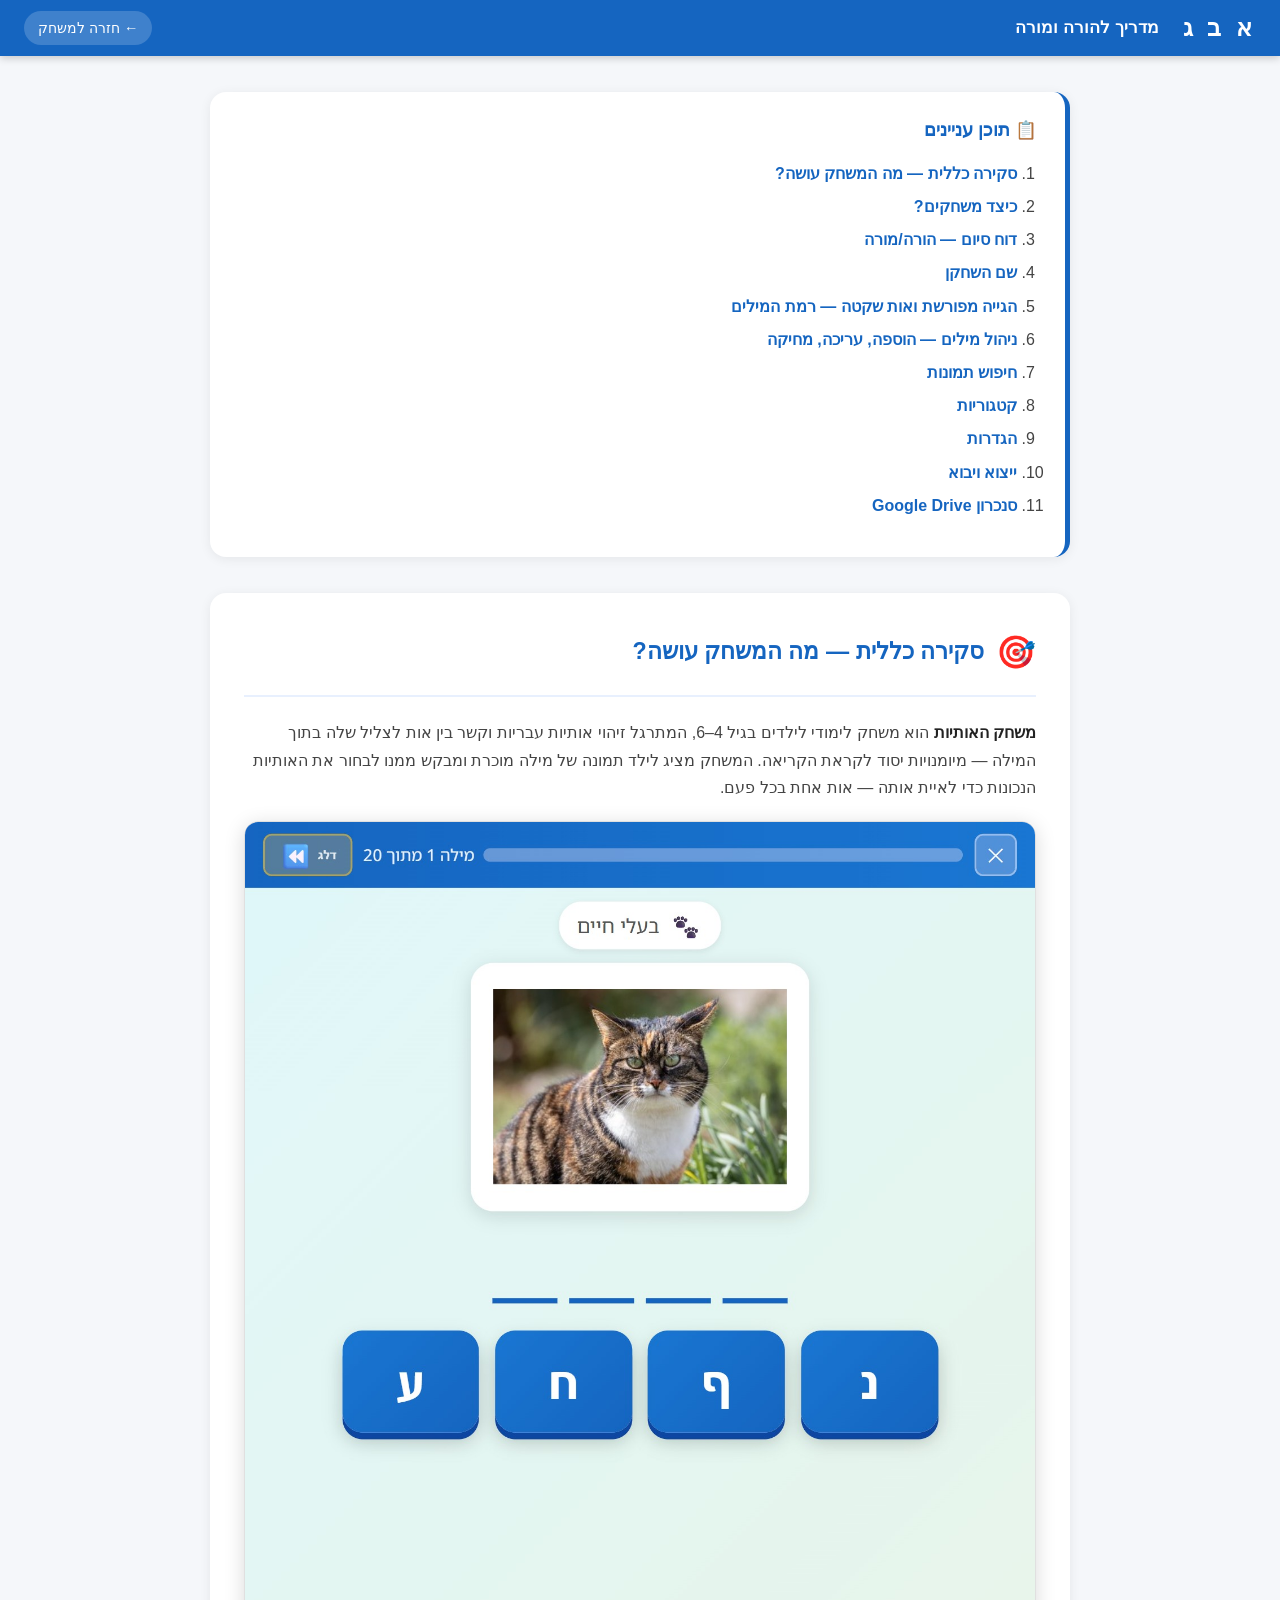
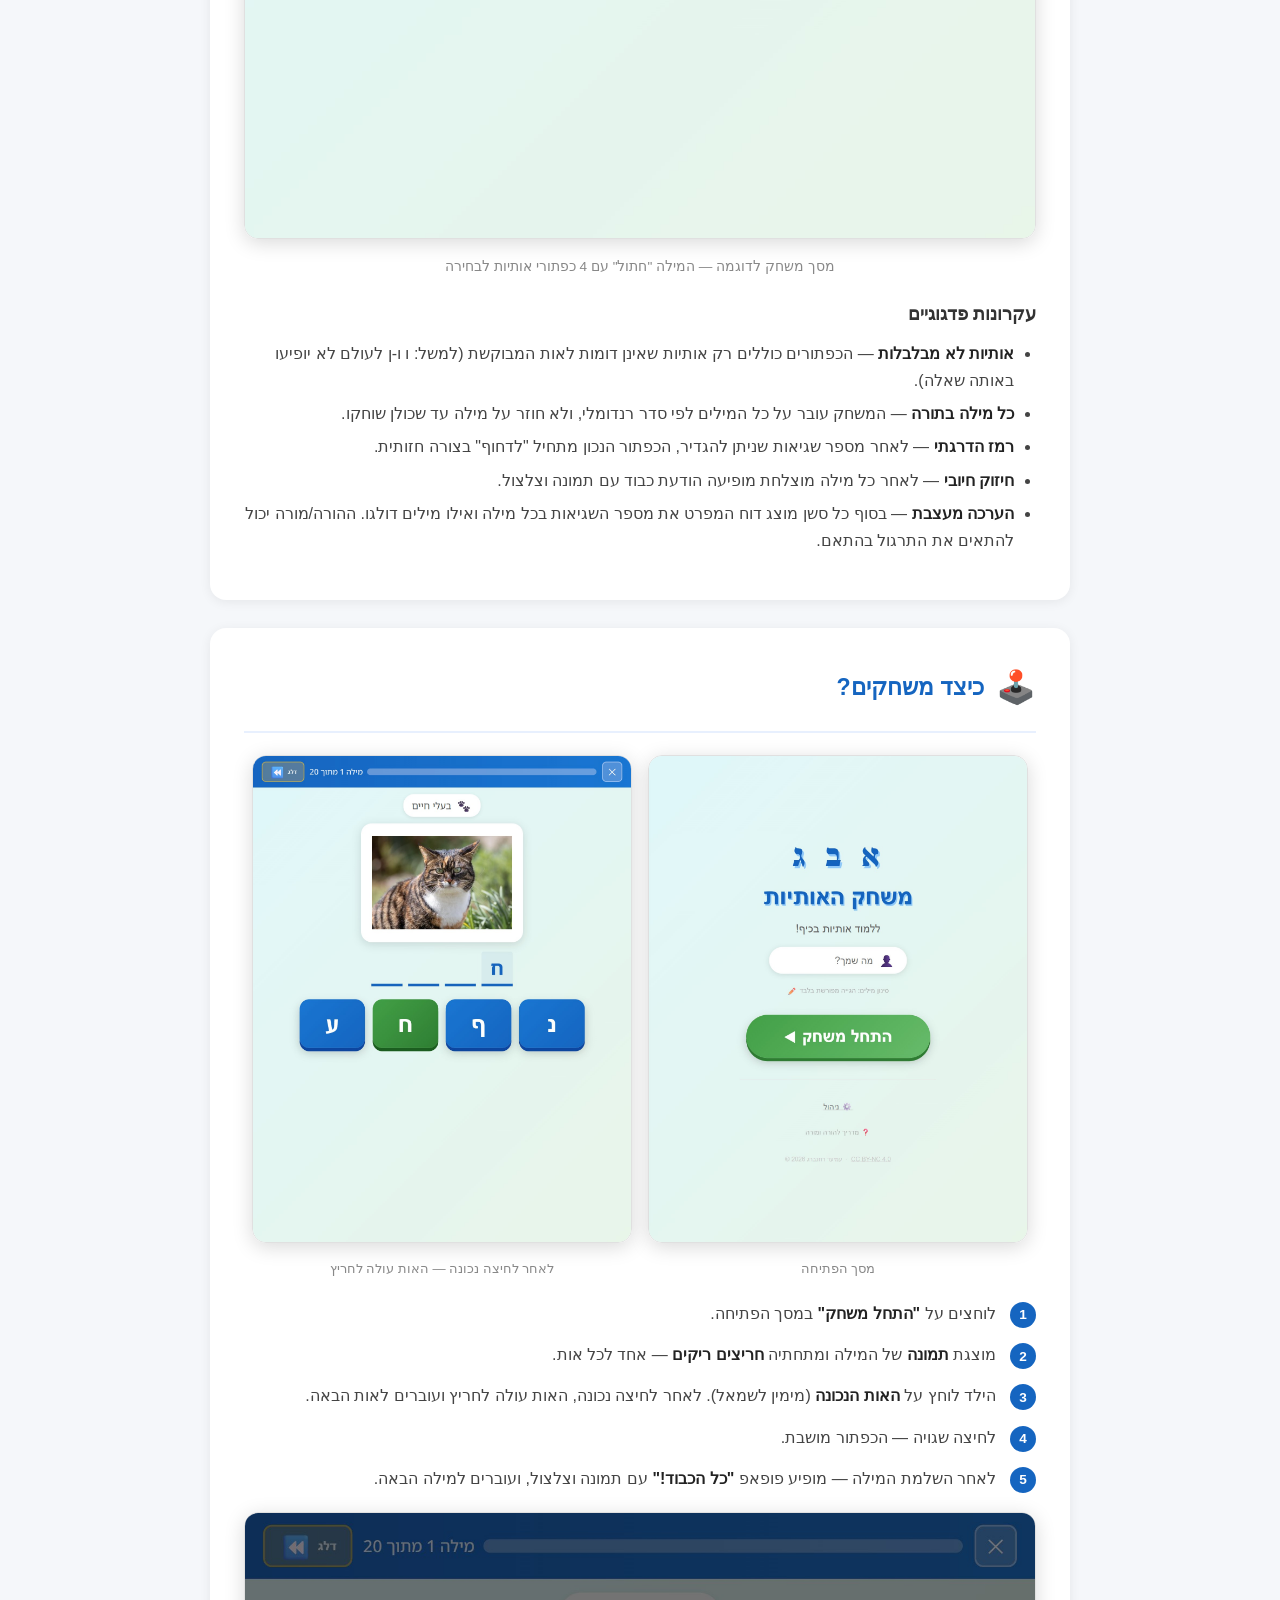
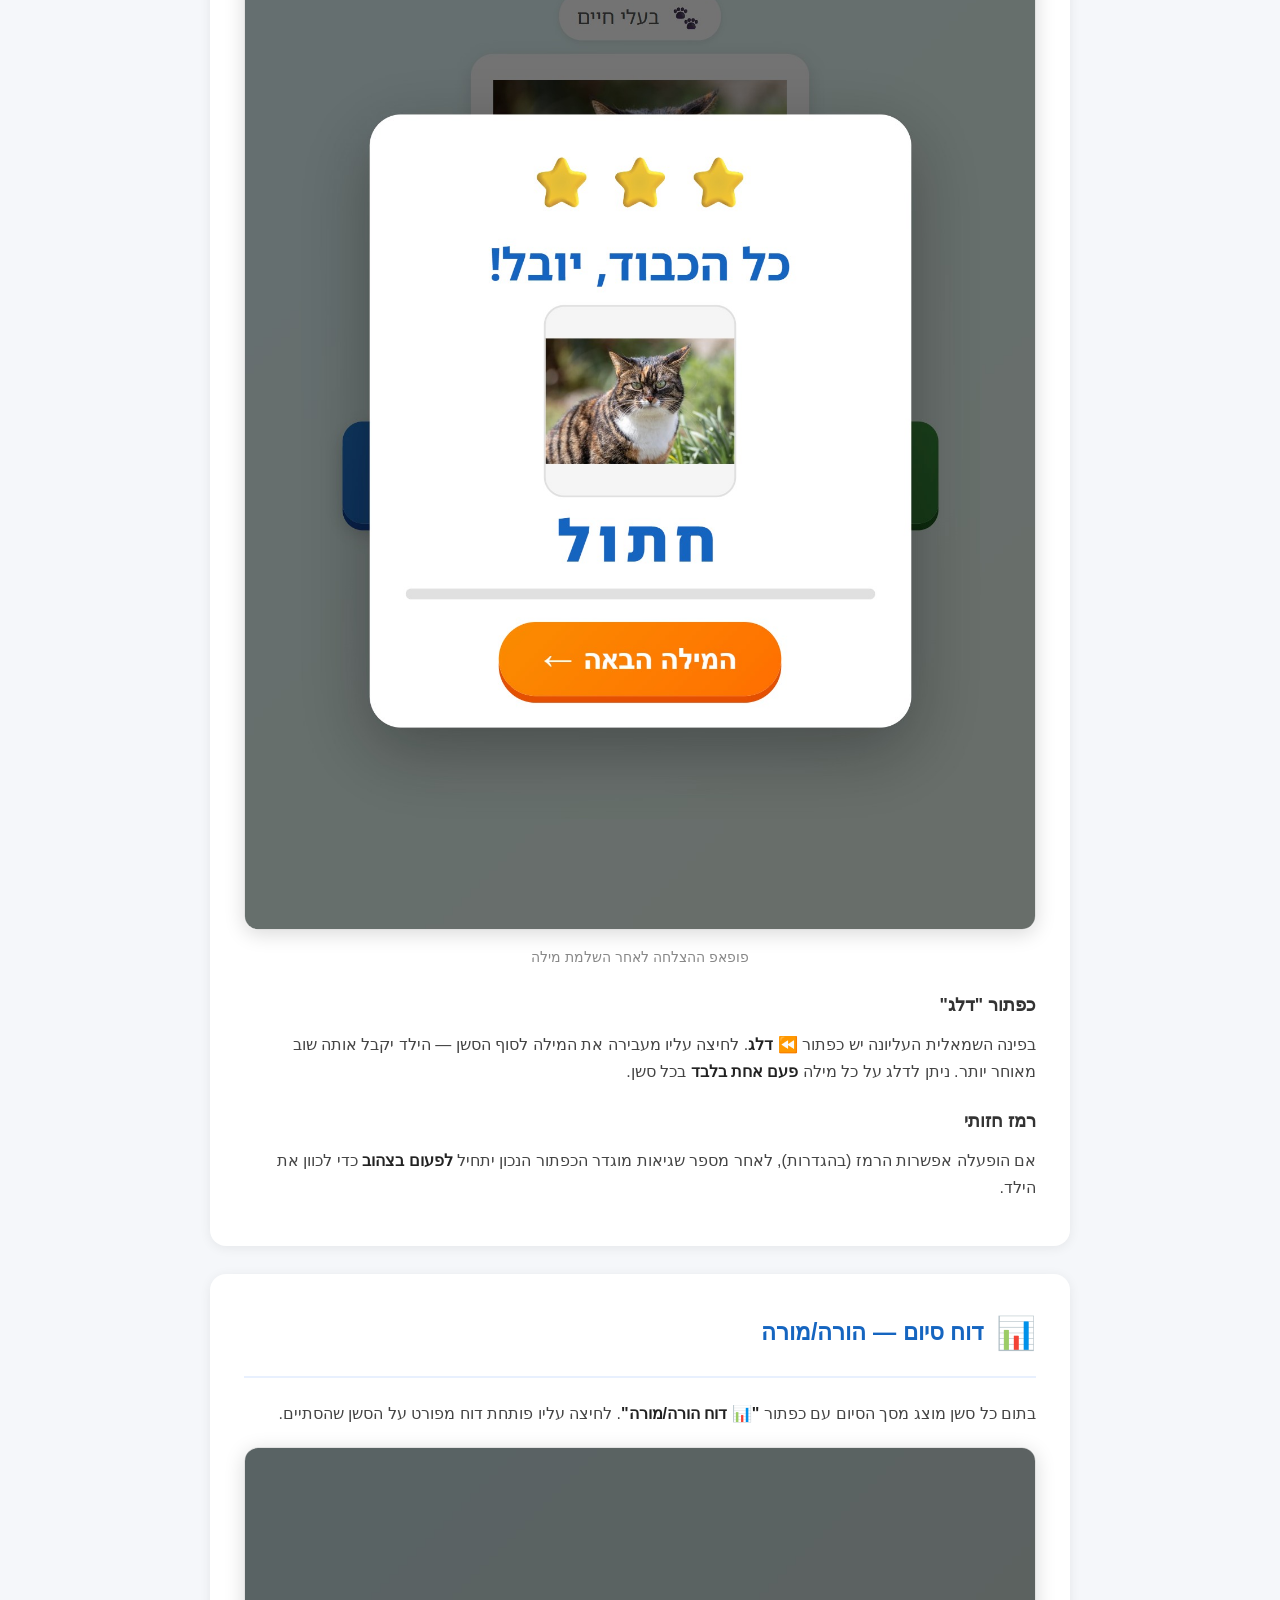
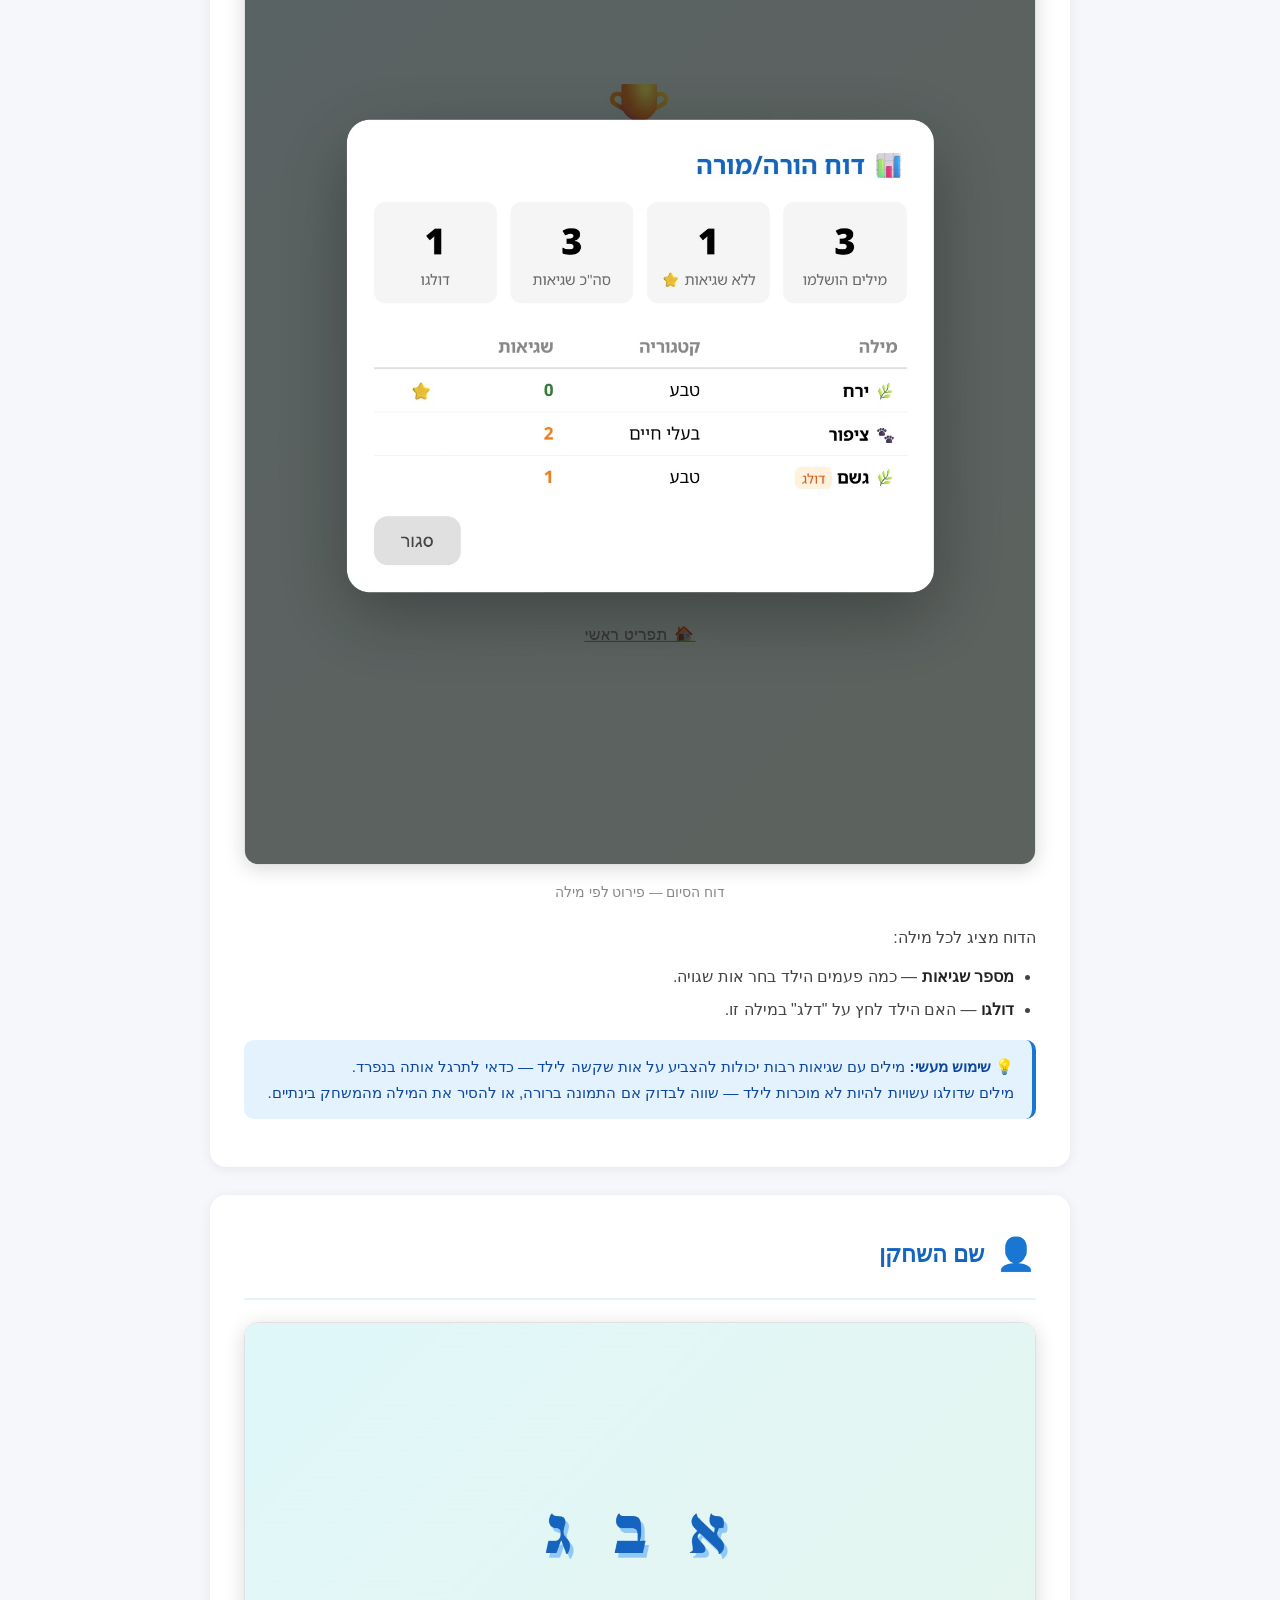
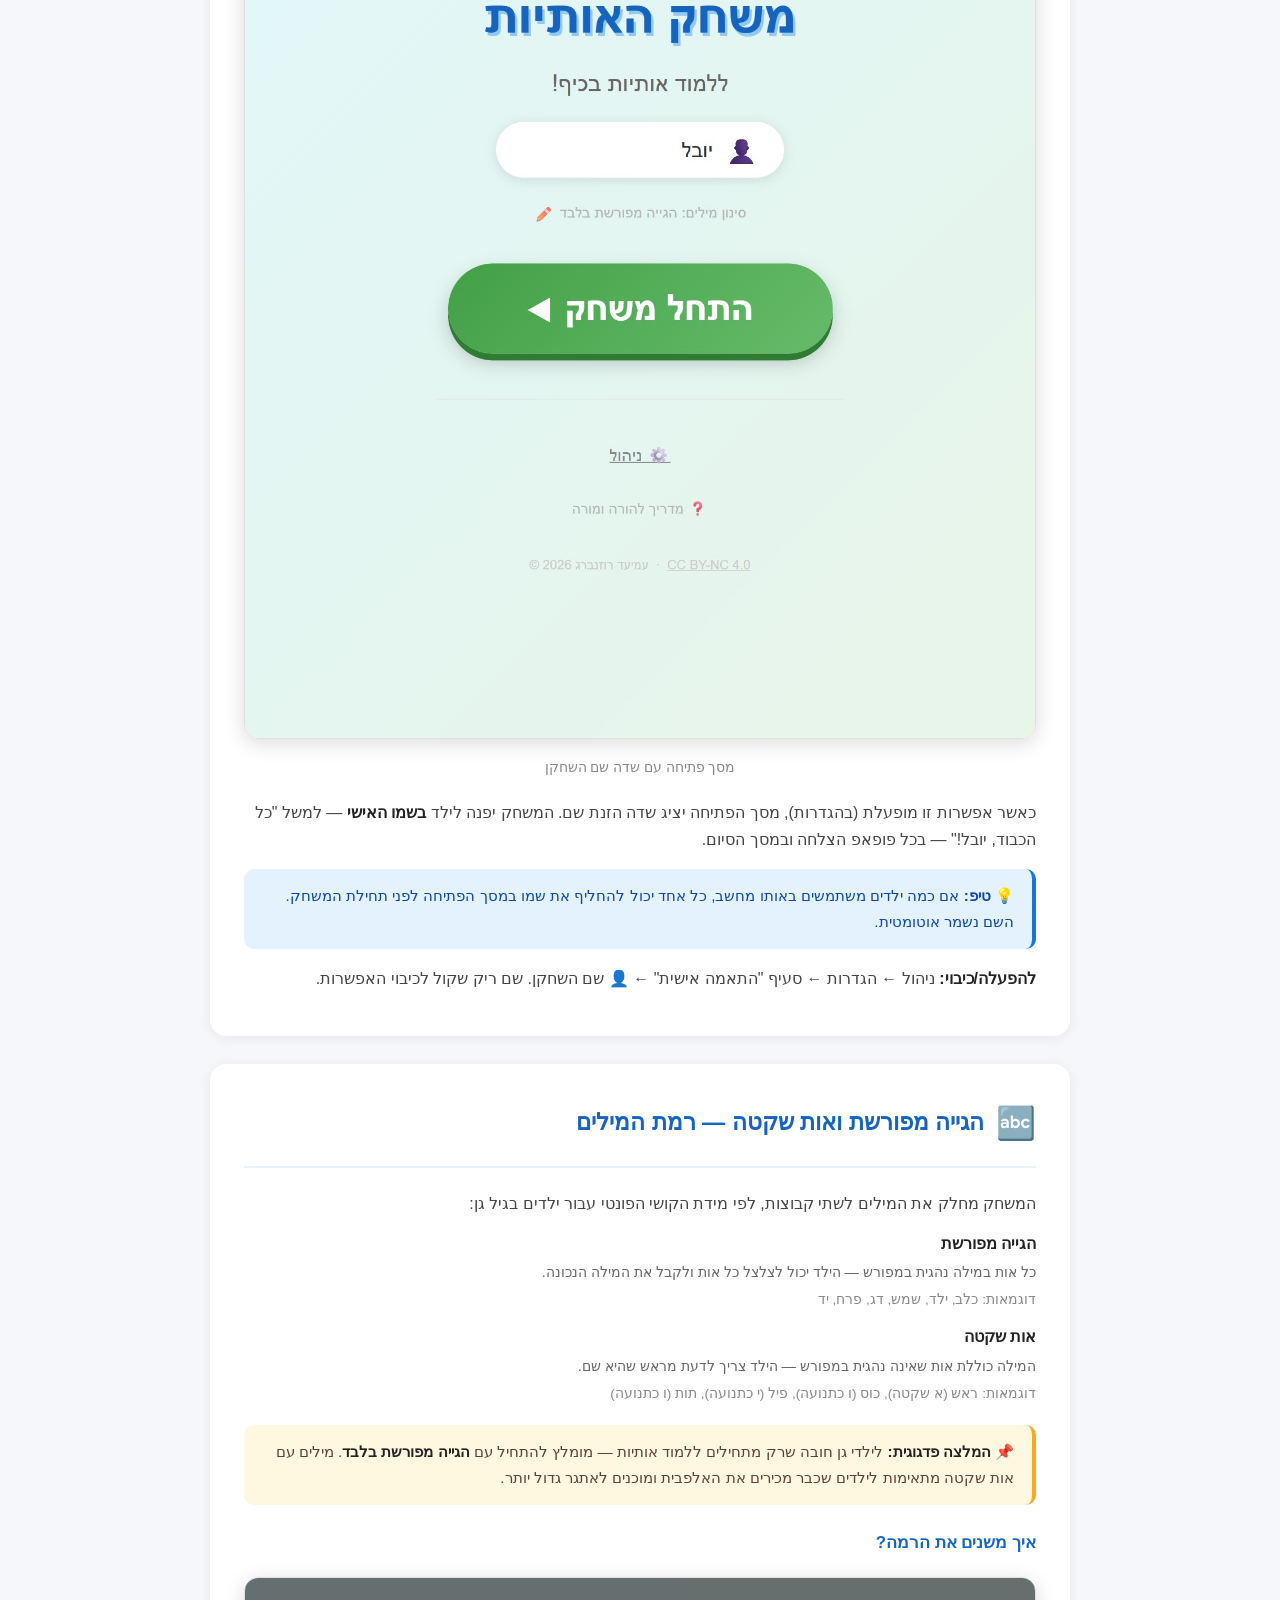
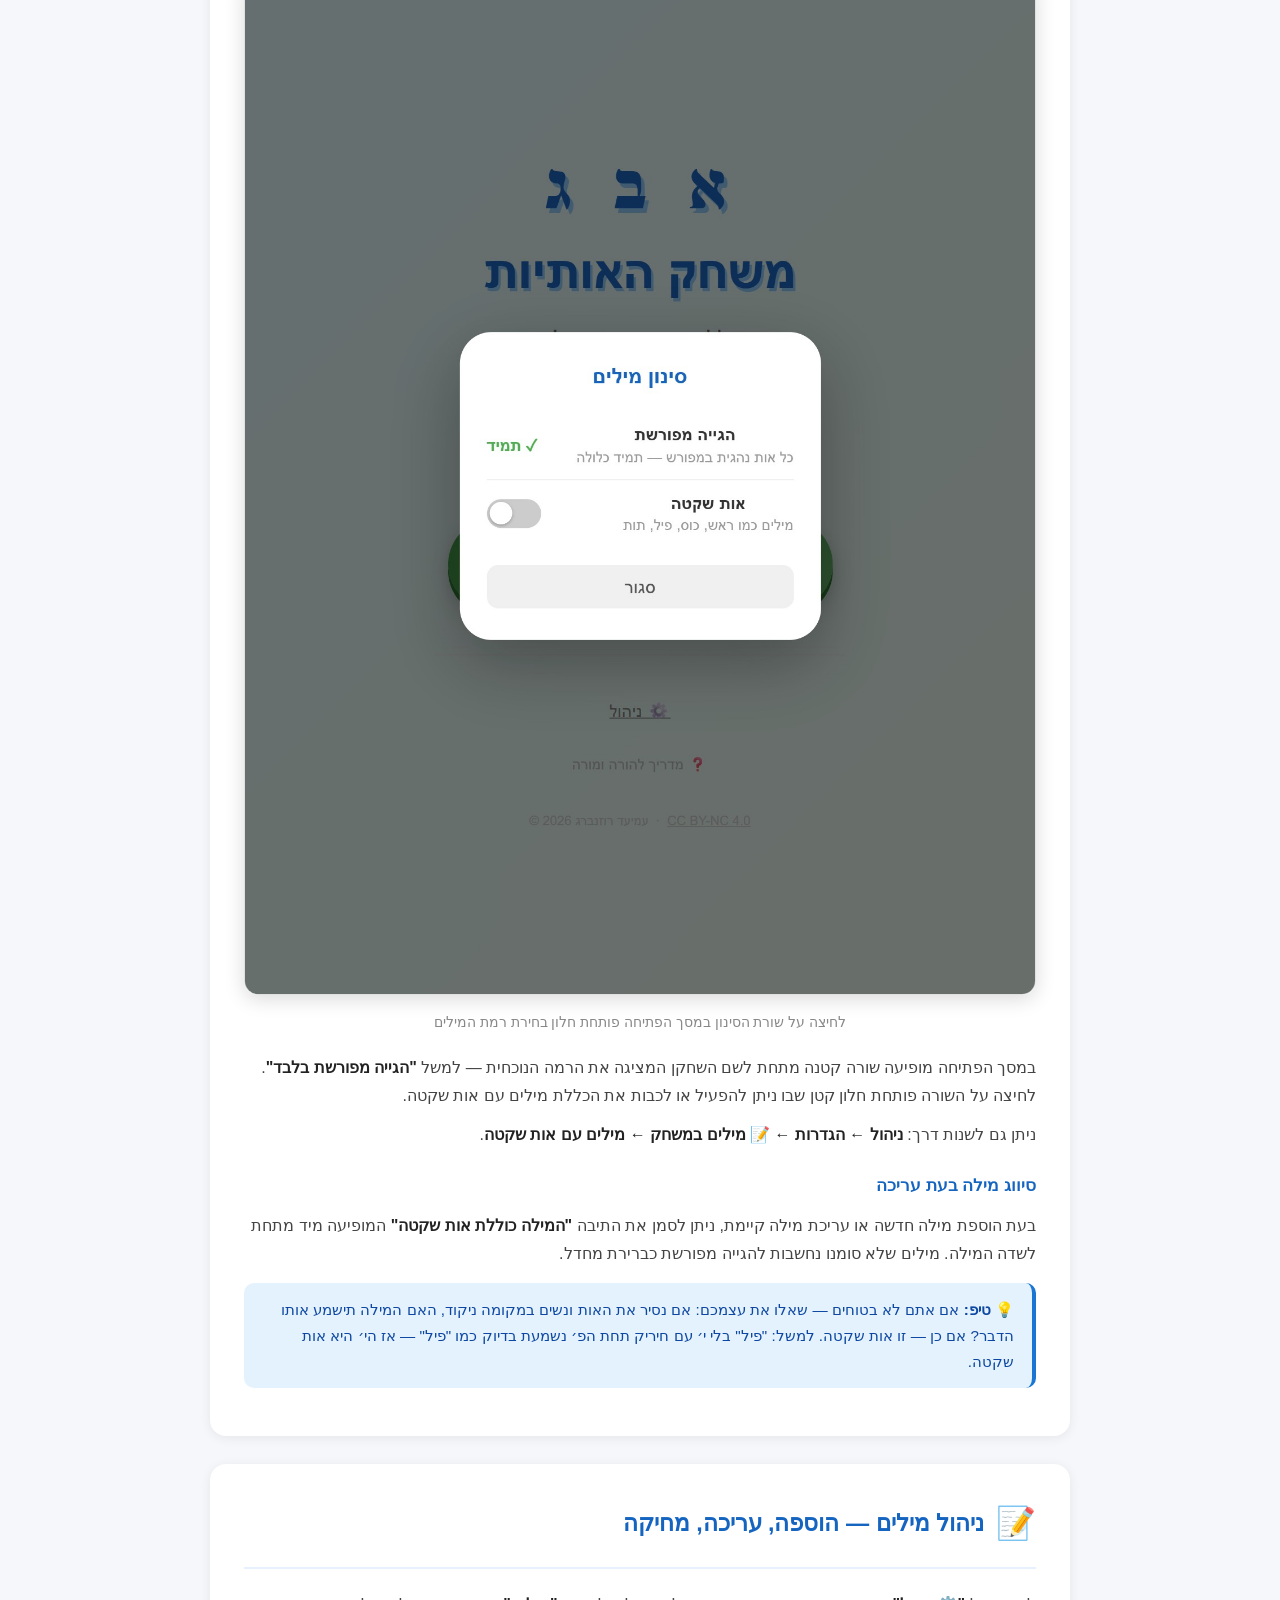
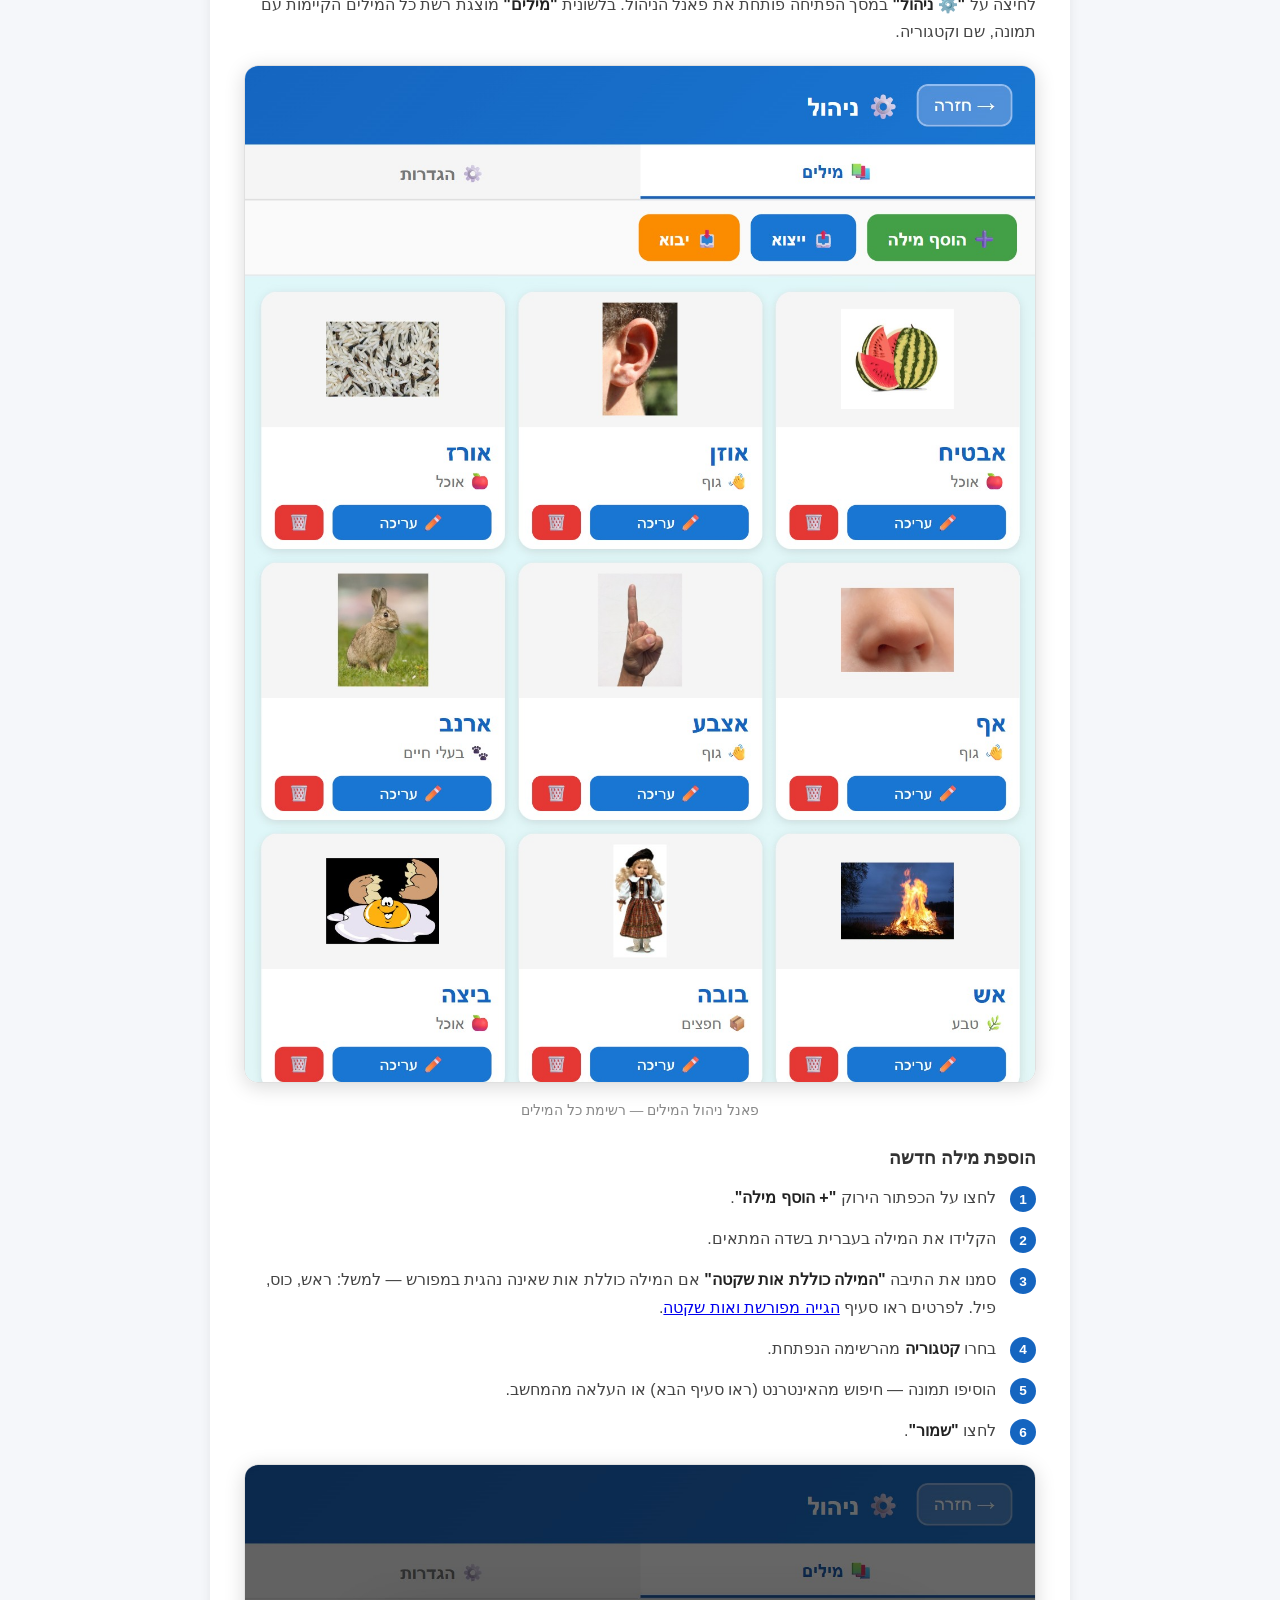
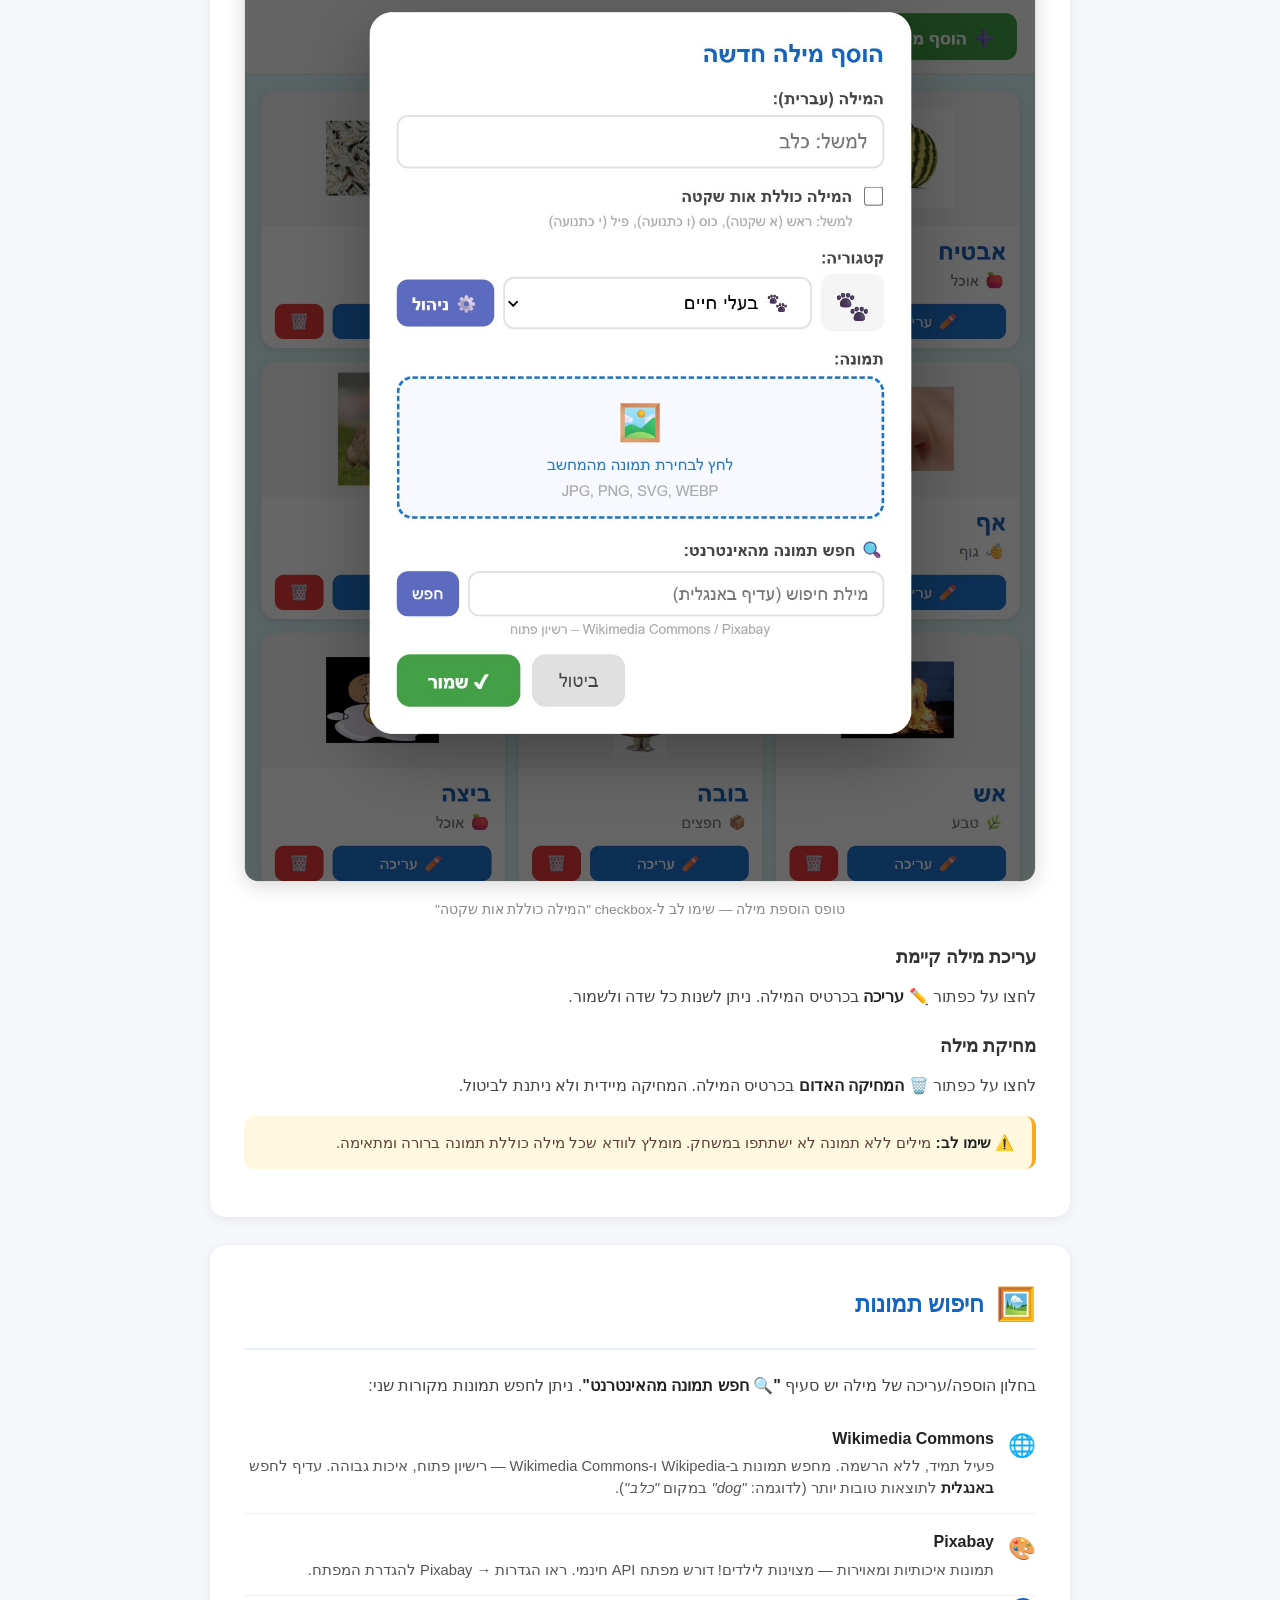
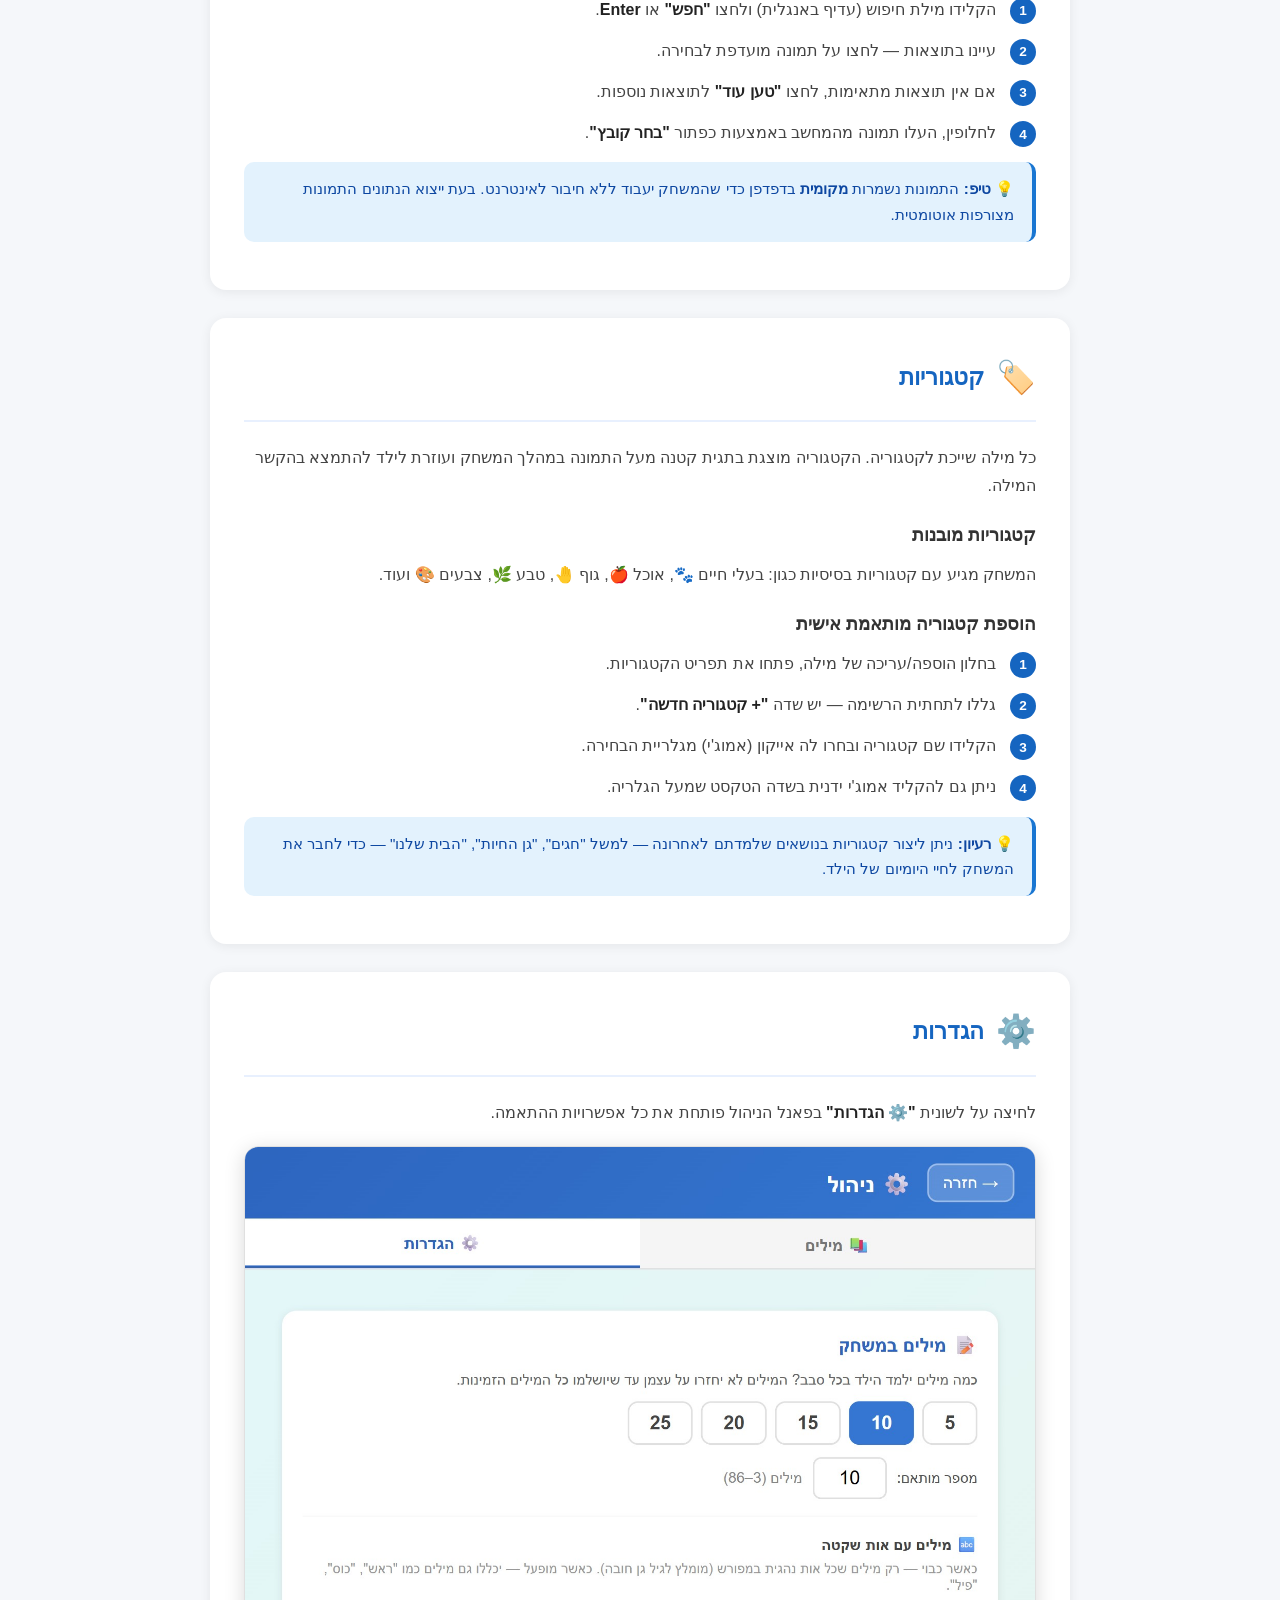
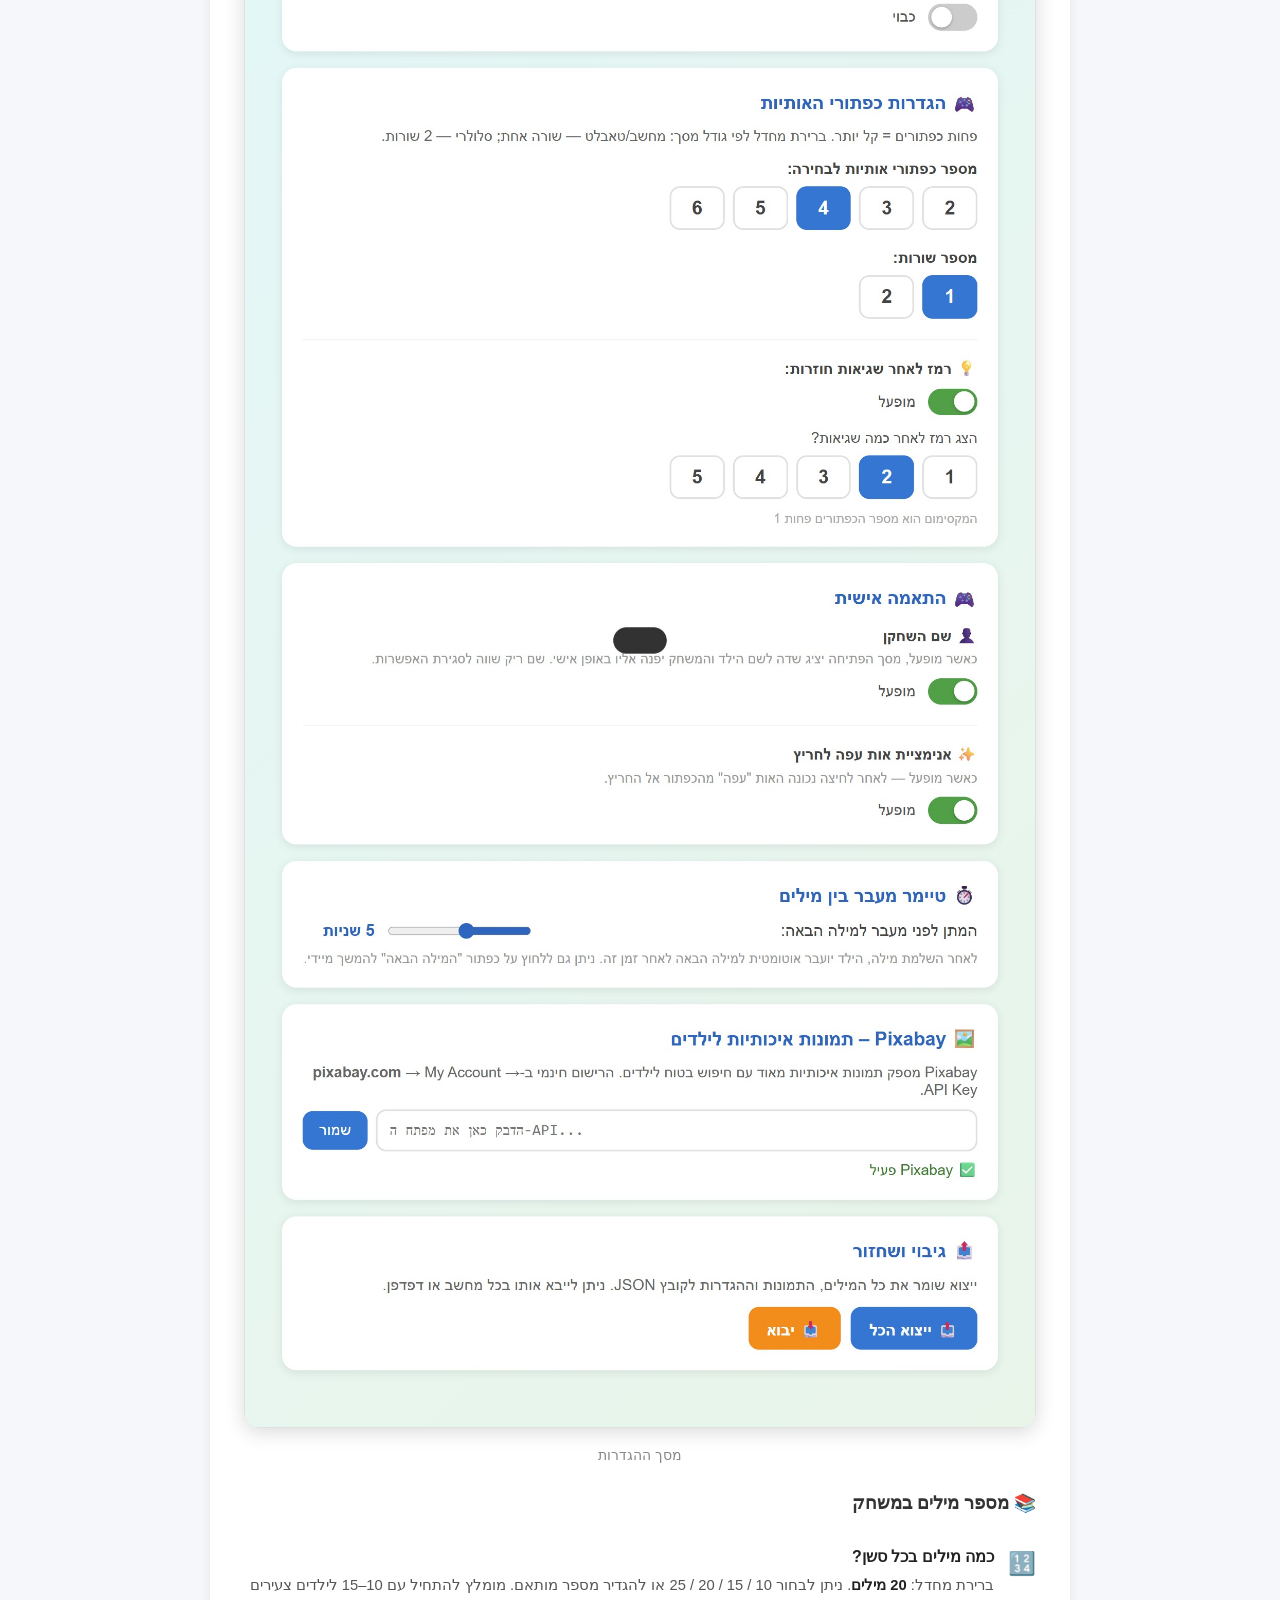
==== commit fe8ea657: "Add Google Drive sync section to help.html Co-Authored-By: Claude Sonnet 4.6 <noreply@anthropic.com>" ====
--- a/help.html
+++ b/help.html
@@ -240,6 +240,7 @@
       <li><a href="#admin-categories">קטגוריות</a></li>
       <li><a href="#settings">הגדרות</a></li>
       <li><a href="#export-import">ייצוא ויבוא</a></li>
+      <li><a href="#google-sync">סנכרון Google Drive</a></li>
     </ol>
   </div>
 
@@ -661,29 +662,91 @@
     </div>
 
     <p>
-      הלחצנים <strong>"📤 ייצוא"</strong> ו-<strong>"📥 יבוא"</strong> מאפשרים גיבוי ושיתוף של כל המילים, הקטגוריות, התמונות וההגדרות.
-    </p>
-
-    <h3>מתי כדאי לייצא?</h3>
+      שלושה כפתורים לניהול נתונים: <strong>"📤 ייצוא"</strong>, <strong>"📥 יבוא"</strong> ו-<strong>"🔀 מיזוג"</strong>.
+    </p>
+
+    <h3>📤 ייצוא</h3>
+    <p>שומר את כל המילים, התמונות וההגדרות לקובץ JSON. מומלץ לייצא:</p>
     <ul>
       <li>לפני שדרוג Windows או פרמוט המחשב.</li>
-      <li>כדי לשתף את מאגר המילים שבניתם עם מורה/הורה אחר.</li>
+      <li>כדי לשתף את מאגר המילים עם מורה/הורה אחר.</li>
       <li>להעביר את המשחק למחשב אחר.</li>
     </ul>
-
-    <h3>מה נכלל בקובץ הייצוא?</h3>
+    <p>אם קיימים מפתחות API בהגדרות, תופיע שאלה האם לכלול אותם בקובץ.</p>
+
+    <h3>📥 יבוא</h3>
+    <p>מחליף את <strong>כל</strong> הנתונים הקיימים בתוכן הקובץ. לפני יבוא מומלץ לייצא קודם כגיבוי.</p>
+    <p>אם הקובץ מכיל מפתחות API, תופיע שאלה עם שלוש אפשרויות: לייבא הכל (כולל דריסת מפתחות קיימים), לייבא רק מפתחות חדשים, או לייבא מידע בלבד ללא מפתחות.</p>
+
+    <h3>🔀 מיזוג</h3>
+    <p>מוסיף מילים מקובץ חיצוני <strong>מבלי למחוק</strong> את המילים הקיימות. מתאים לקבלת מילים ממשתמש אחר מבלי לאבד את המאגר שלכם.</p>
     <ul>
-      <li>כל המילים עם מטא-דאטה (שם, קטגוריה, תאריך).</li>
-      <li>כל התמונות (מקודדות בתוך הקובץ — לא צריך קבצים חיצוניים).</li>
-      <li>כל ההגדרות כולל מפתח Pixabay.</li>
+      <li>מילים חדשות שאינן קיימות אצלכם — מתווספות אוטומטית.</li>
+      <li>מילי מערכת עם גרסה חדשה יותר — מתעדכנות (תוך שמירה על שינויים שעשיתם).</li>
+      <li>מילים שקיימות אצל שני הצדדים — תישאלו האם לשמור את שלכם או להחליף.</li>
     </ul>
+    <p>הגדרות ומפתחות API אינם מושפעים מפעולת מיזוג.</p>
 
     <div class="tip">
       <strong>💡 טיפ:</strong> הקובץ המיוצא הוא JSON רגיל — ניתן לשמור אותו בכל מקום ולייבא בכל עת. קובץ הגיבוי עשוי להיות גדול (מעל MB 1) בשל התמונות המוטמעות.
     </div>
-
-    <div class="note">
-      <strong>⚠️ שימו לב:</strong> יבוא מחליף את <em>כל</em> הנתונים הקיימים. לפני יבוא מומלץ לייצא קודם כגיבוי.
+  </section>
+
+  <!-- 11. GOOGLE SYNC -->
+  <section class="section" id="google-sync">
+    <div class="section-header">
+      <span class="section-icon">☁️</span>
+      <h2 class="section-title">סנכרון Google Drive</h2>
+    </div>
+
+    <p>
+      אפשרות אופציונלית המאפשרת לשמור את כל נתוני המשחק ב-<strong>Google Drive האישי שלכם</strong>
+      ולגשת אליהם מכל מכשיר עם אותו חשבון Google — ללא ייצוא וייבוא ידני.
+    </p>
+
+    <h3>🔐 פרטיות: המידע שלכם, בידיכם בלבד</h3>
+    <p>
+      בניגוד לשירותי ענן אחרים, המילים, התמונות וההגדרות נשמרות <strong>ישירות ב-Google Drive הפרטי שלכם</strong> —
+      לא בשרתים חיצוניים ולא אצל מפתח המשחק.
+      הגישה לקובצי המשחק ב-Drive שמורה לכם בלבד.
+    </p>
+
+    <h3>⚙️ הפעלה</h3>
+    <ol>
+      <li>פתחו את לוח הניהול ועברו ללשונית <strong>הגדרות</strong>.</li>
+      <li>בקטע <strong>"סנכרון Google Drive"</strong> לחצו על <strong>"התחבר עם Google"</strong>.</li>
+      <li>בחרו חשבון Google — הסנכרון הראשון מתחיל אוטומטית.</li>
+    </ol>
+    <p>לאחר ההתחברות יוצגו שמכם ותמונת הפרופיל לצד סטטוס הסנכרון האחרון.</p>
+
+    <h3>🔄 מה מסתנכרן?</h3>
+    <ul>
+      <li>כל המילים — כולל תמונות מותאמות אישית.</li>
+      <li>כל ההגדרות — מספר מילים, טיימר, רמז, ועוד.</li>
+      <li>מפתחות API (Pixabay, Unsplash, Pexels).</li>
+    </ul>
+
+    <h3>⏱️ מתי מתרחש הסנכרון?</h3>
+    <p>
+      הסנכרון מתרחש <strong>אוטומטית ברקע</strong> — כ-10 שניות לאחר כל שינוי (הוספת מילה, עריכה, שינוי הגדרה).
+      ניתן גם ללחוץ על <strong>"סנכרן עכשיו"</strong> לסנכרון מיידי.
+    </p>
+
+    <h3>📱 מעבר למכשיר חדש</h3>
+    <p>
+      בכל מכשיר חדש — פשוט כנסו להגדרות, לחצו "התחבר עם Google" עם אותו חשבון,
+      והמשחק יוריד את כל המידע <strong>אוטומטית</strong>, ללא כל פעולה נוספת מצדכם.
+    </p>
+
+    <h3>🔌 עבודה ללא אינטרנט</h3>
+    <p>
+      הסנכרון הוא תוספת בלבד — המשחק <strong>תמיד פועל מהמכשיר המקומי</strong>.
+      גם ללא אינטרנט, גם מי שלא מתחבר לגוגל בכלל — המשחק עובד בדיוק כפי שעבד לפני.
+    </p>
+
+    <div class="tip">
+      <strong>💡 טיפ:</strong> הסנכרון מחליף את הצורך בייצוא/ייבוא ידני בין מכשירים.
+      עם זאת, ייצוא לקובץ JSON עדיין מומלץ לגיבוי תקופתי — במיוחד לפני שינויים גדולים במאגר המילים.
     </div>
   </section>
 
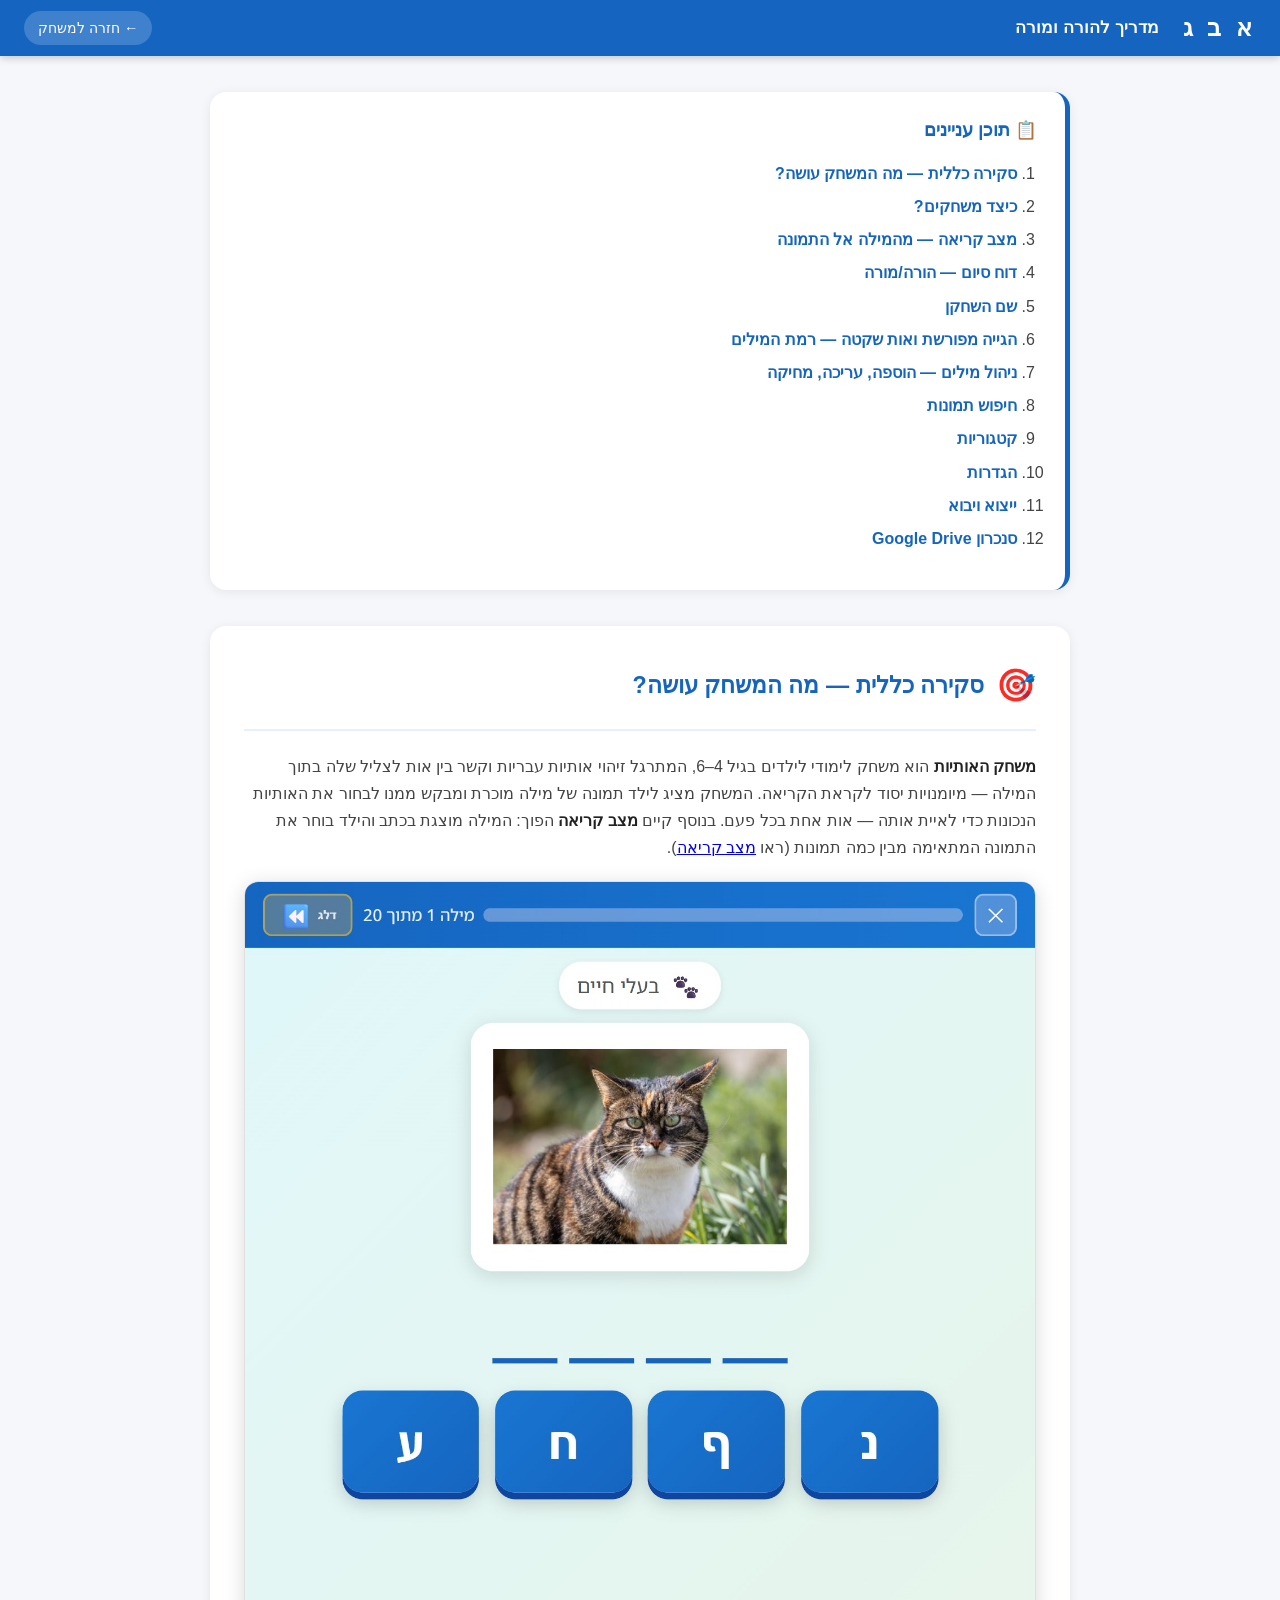
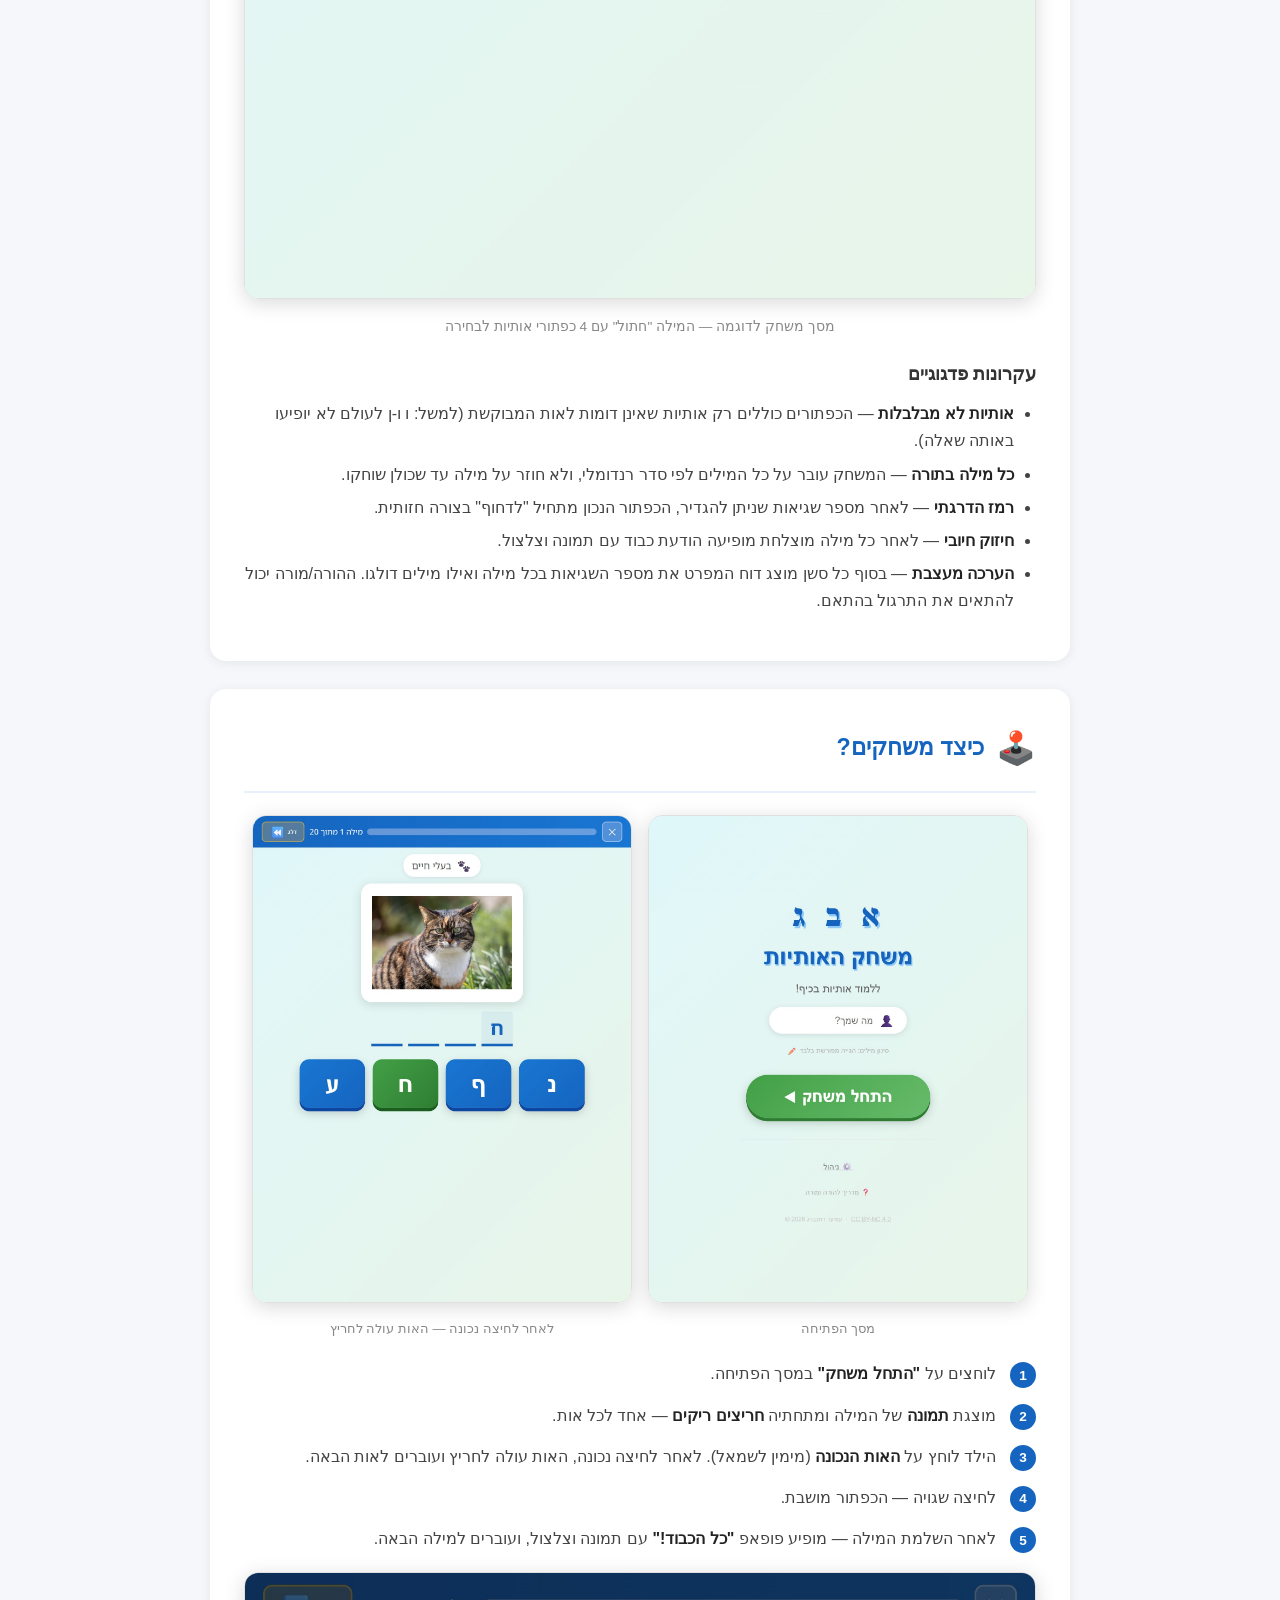
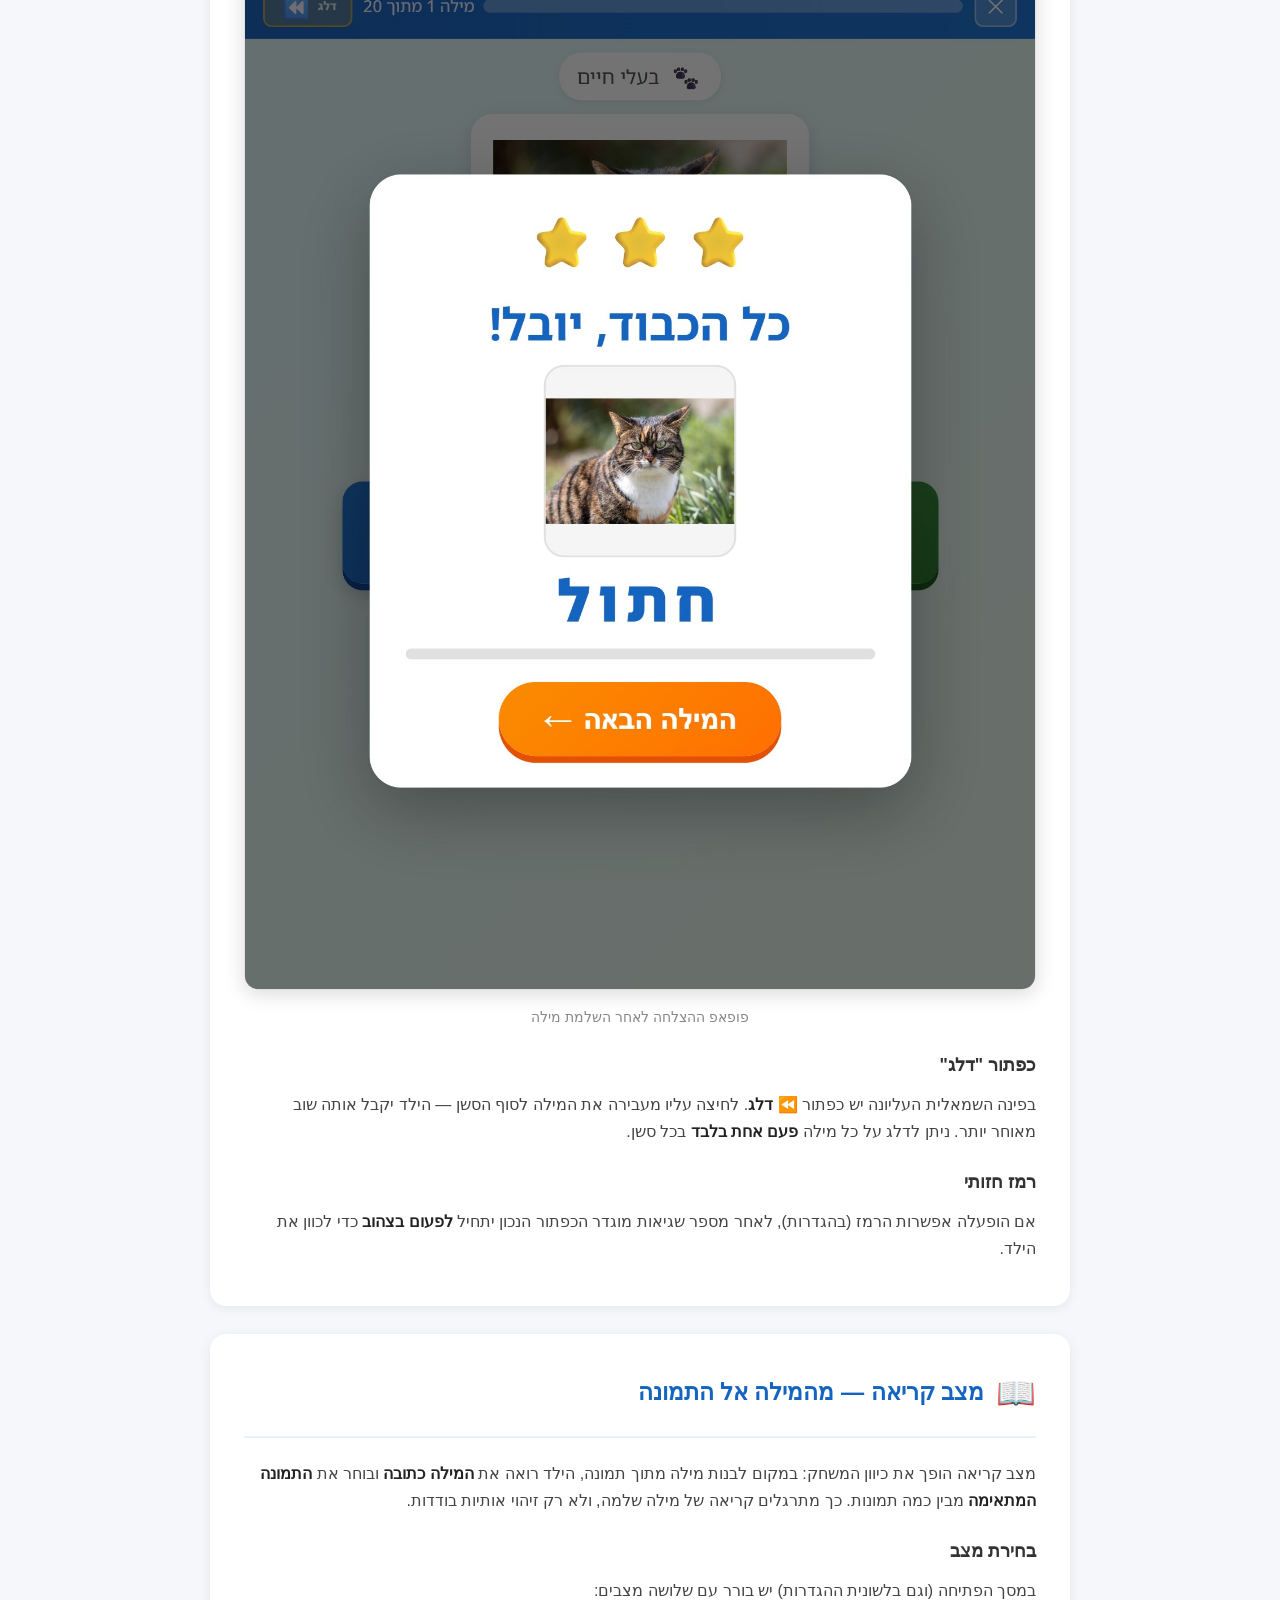
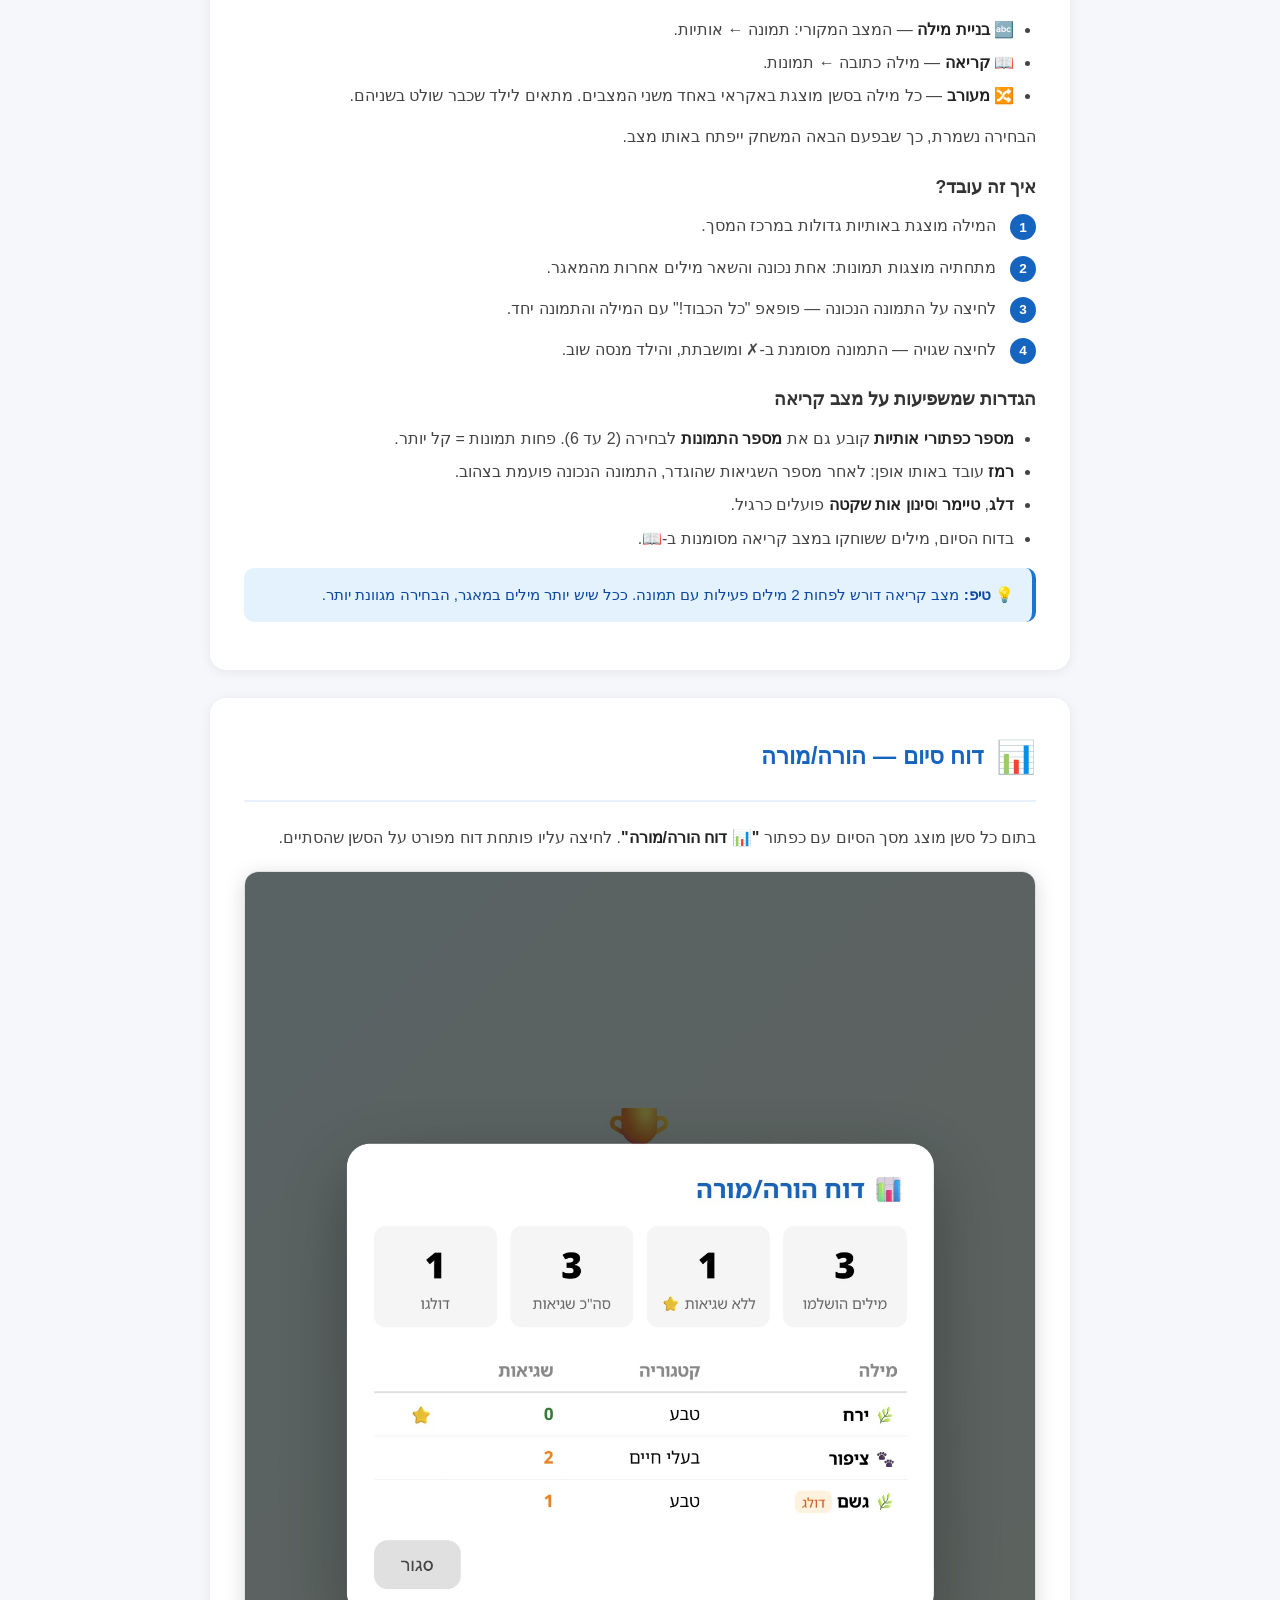
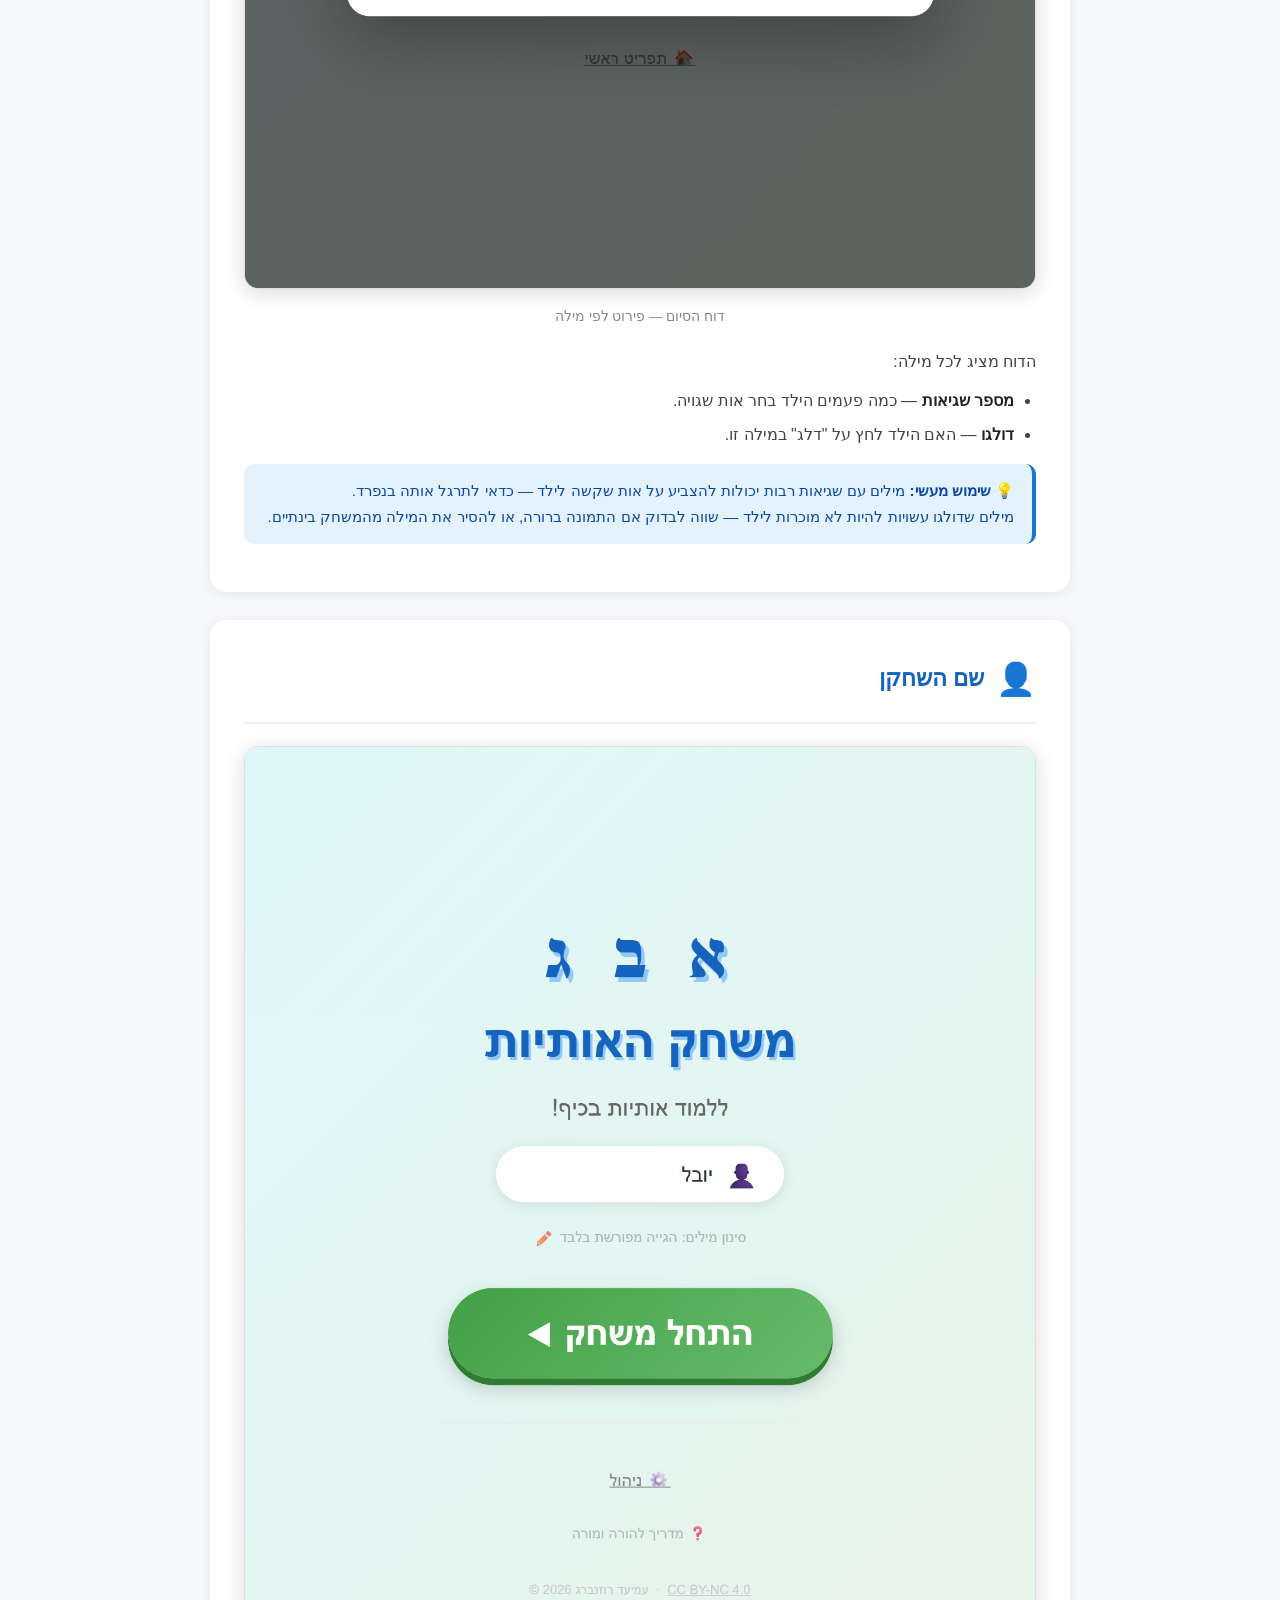
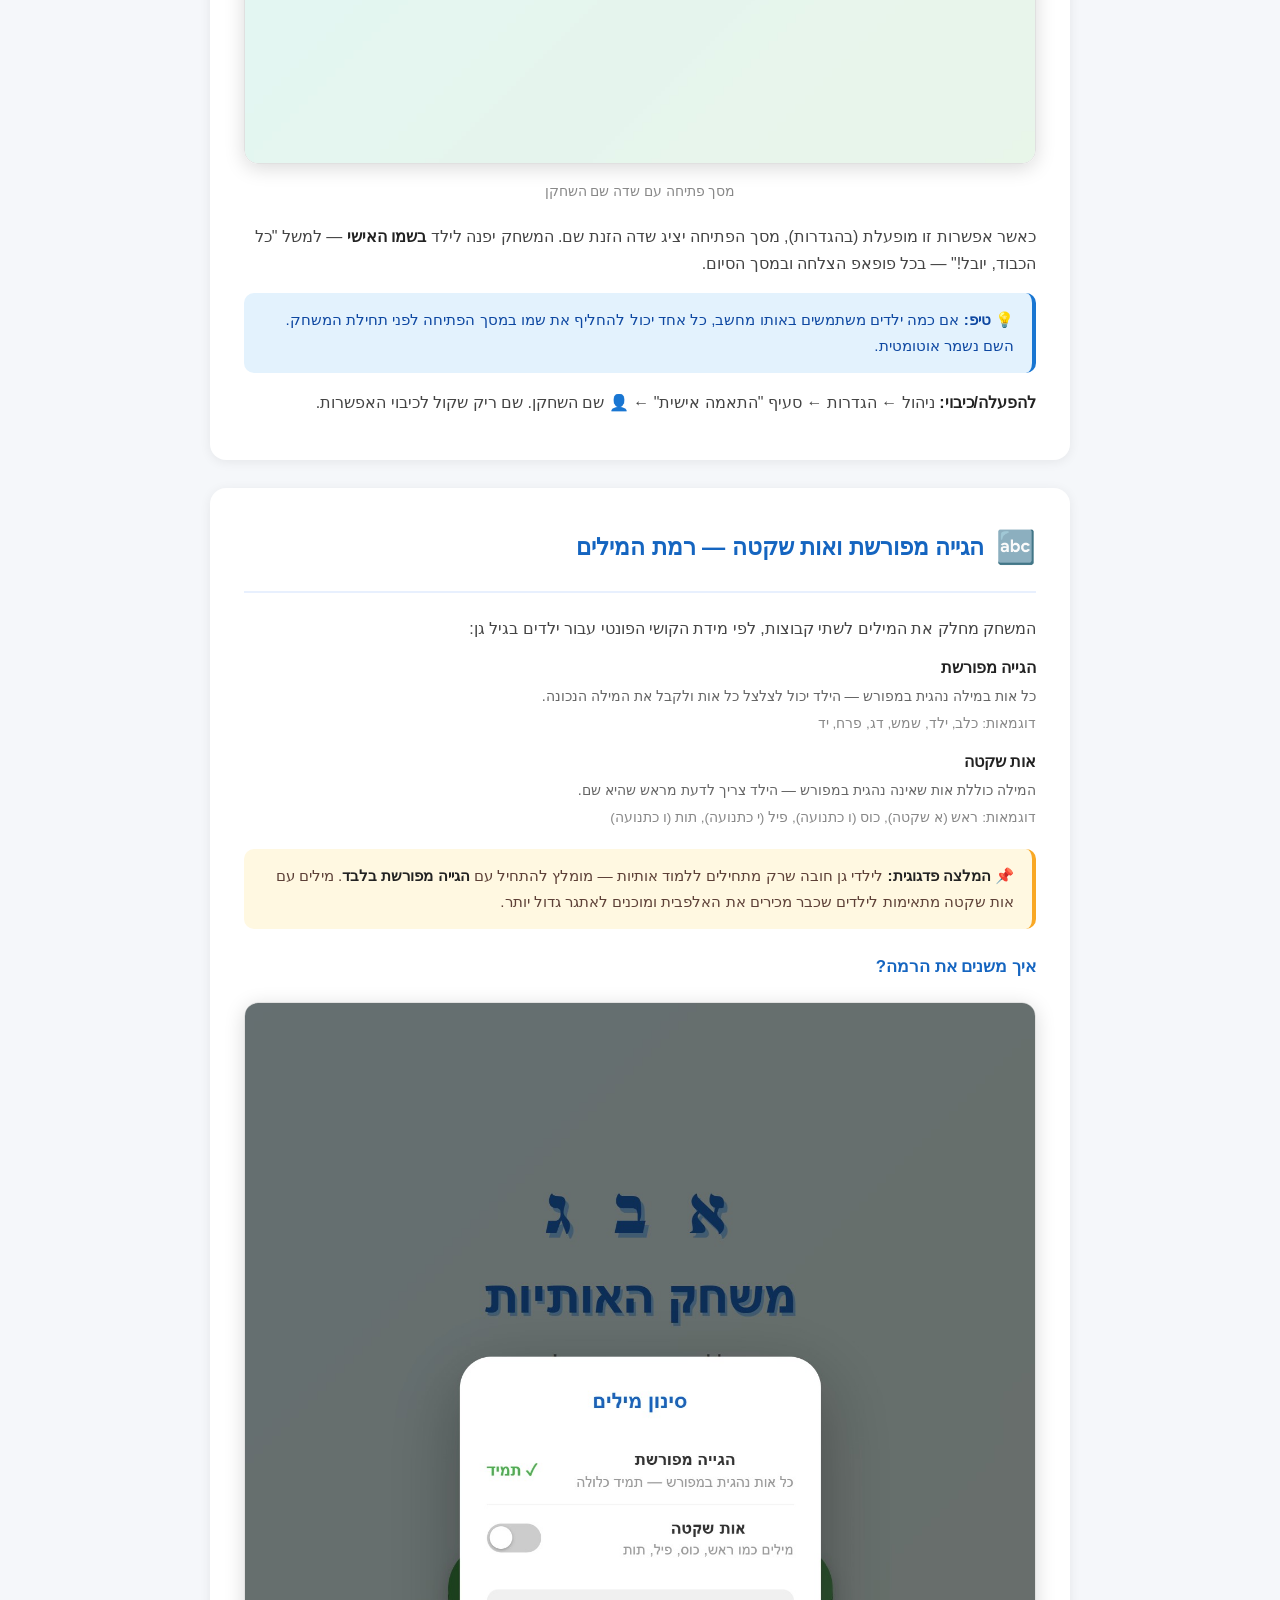
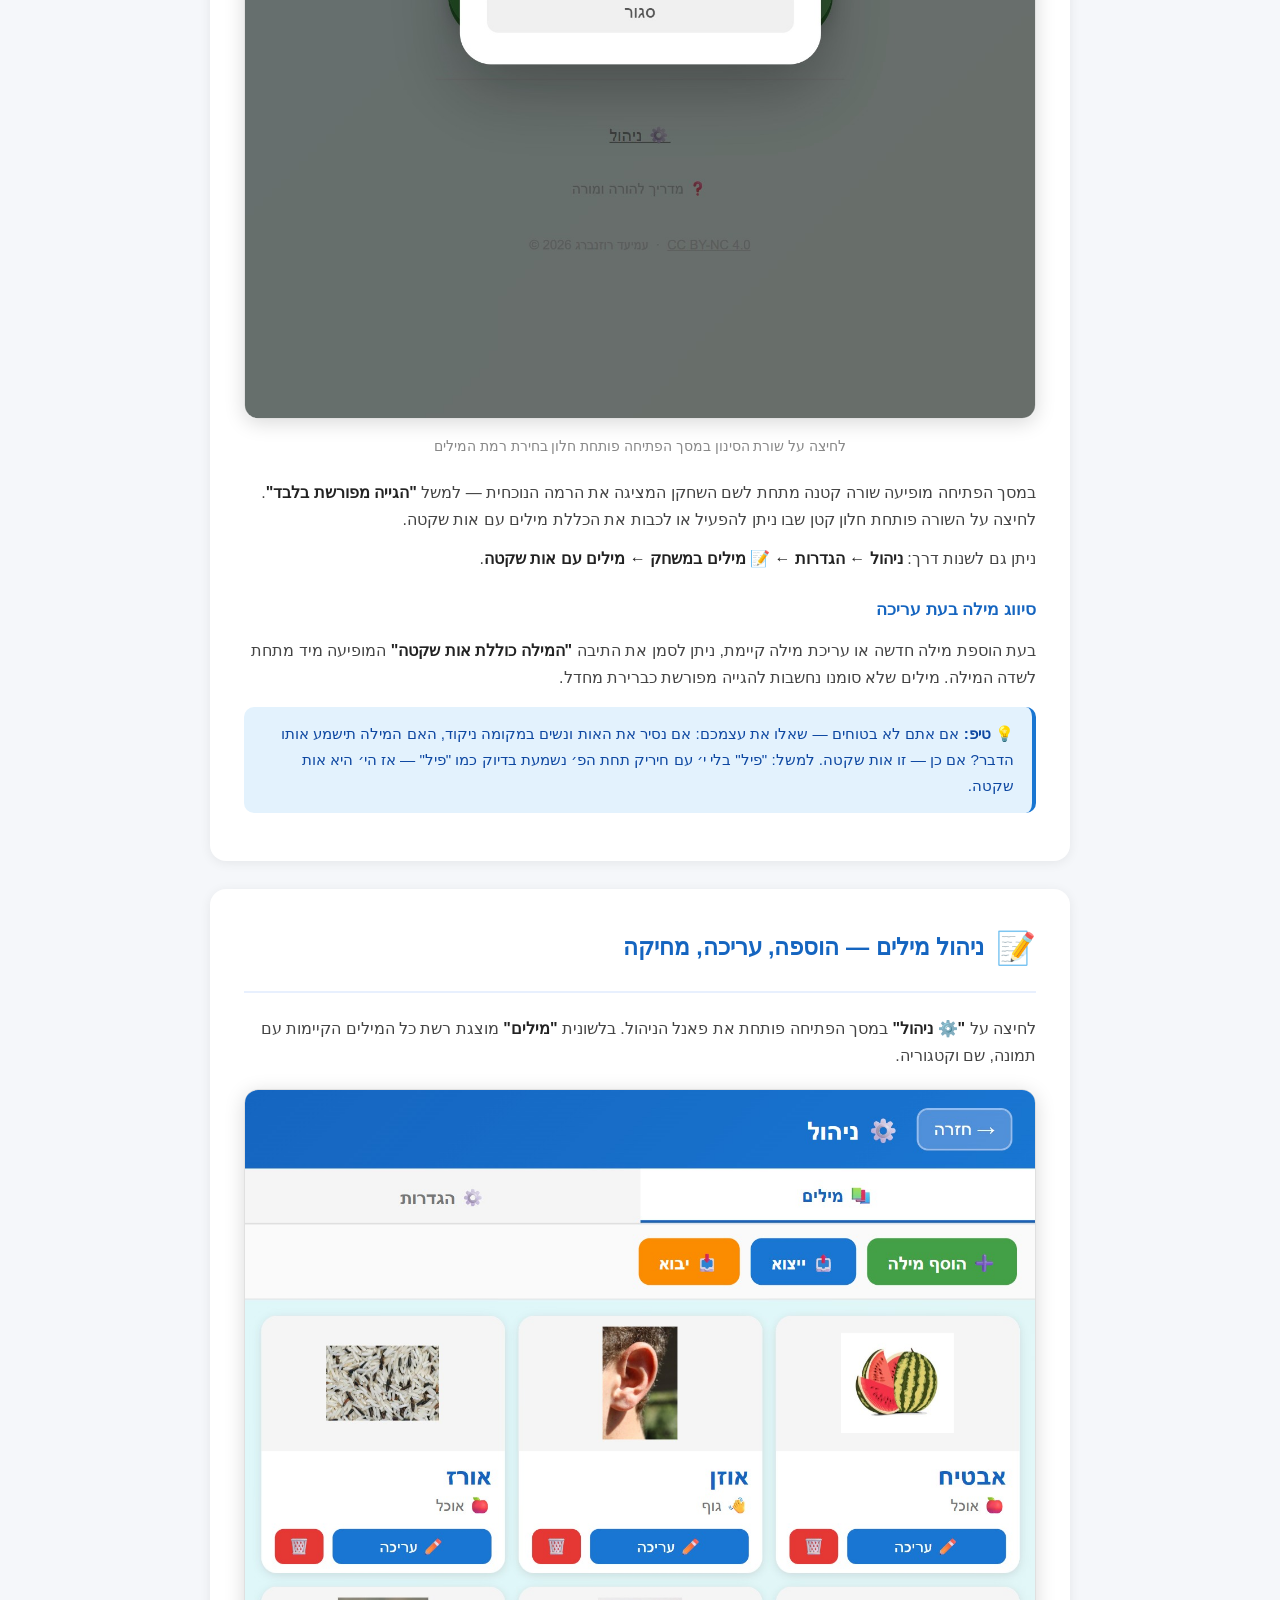
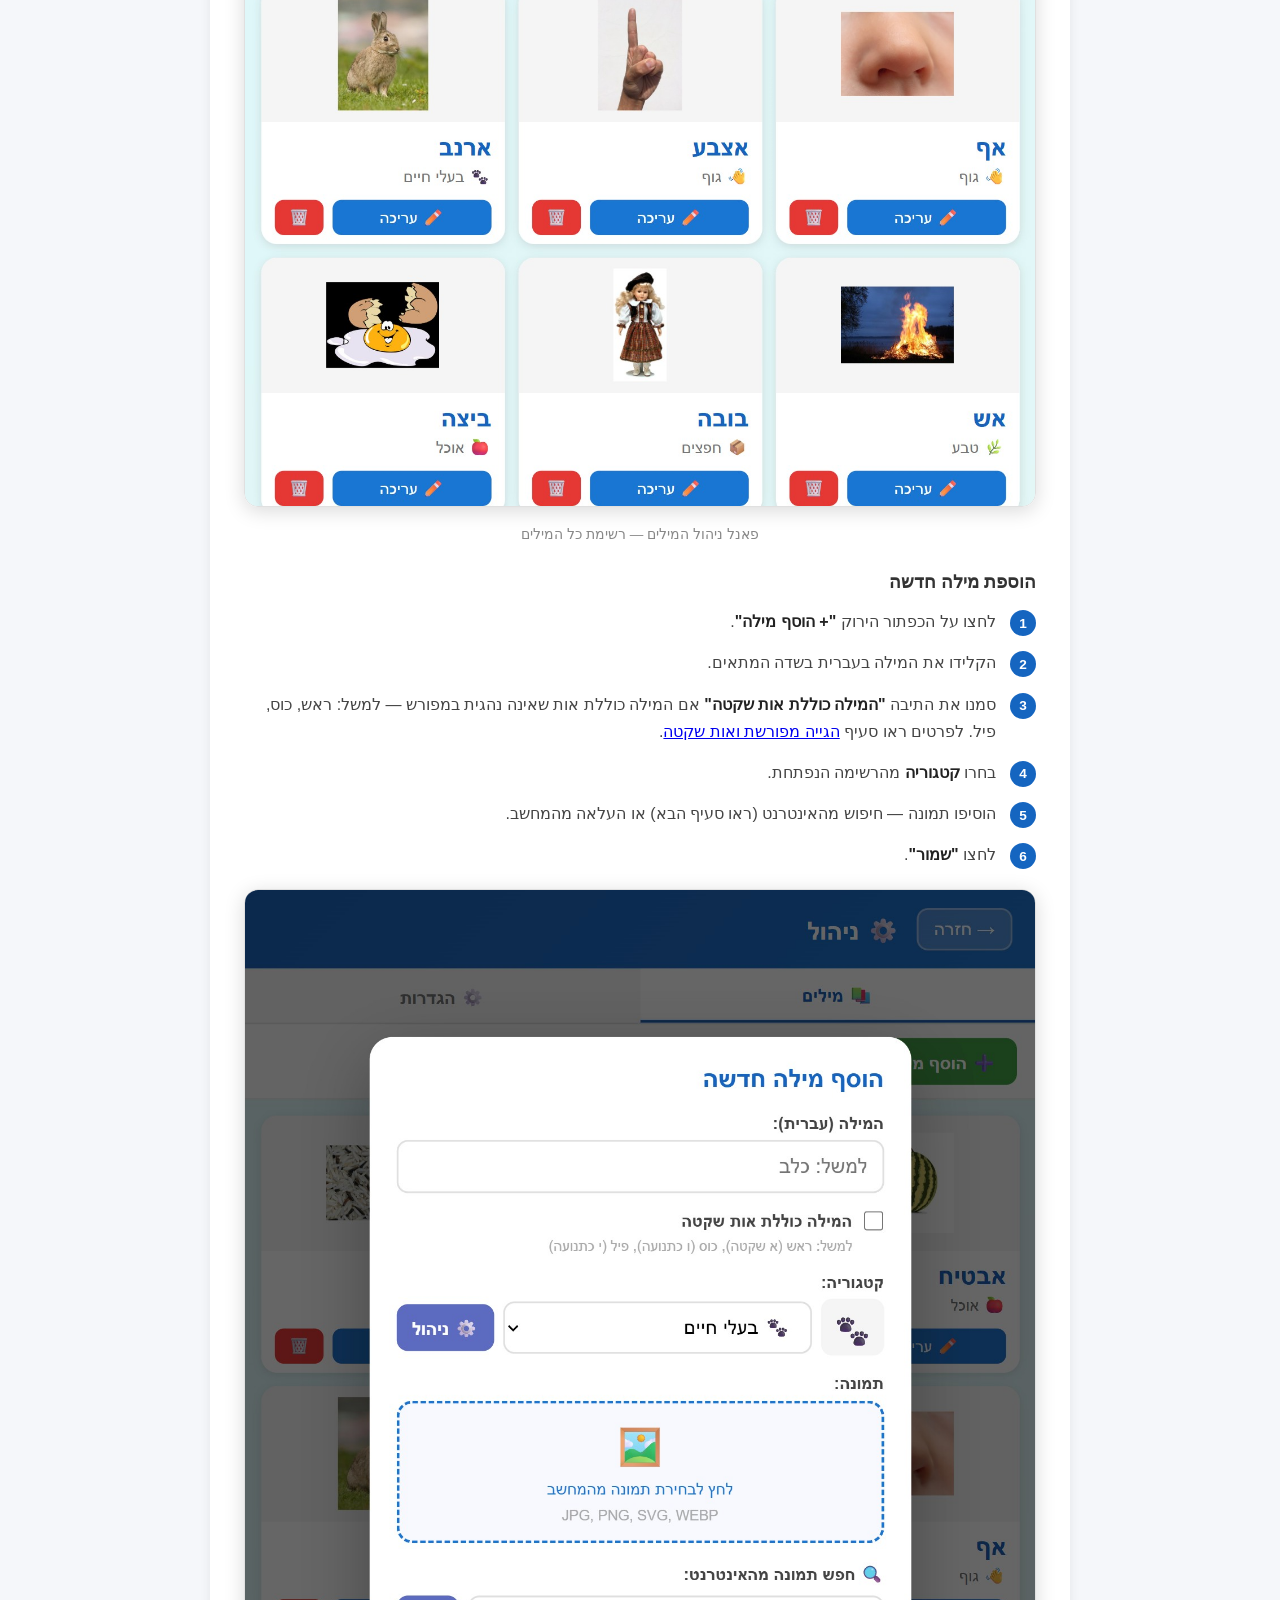
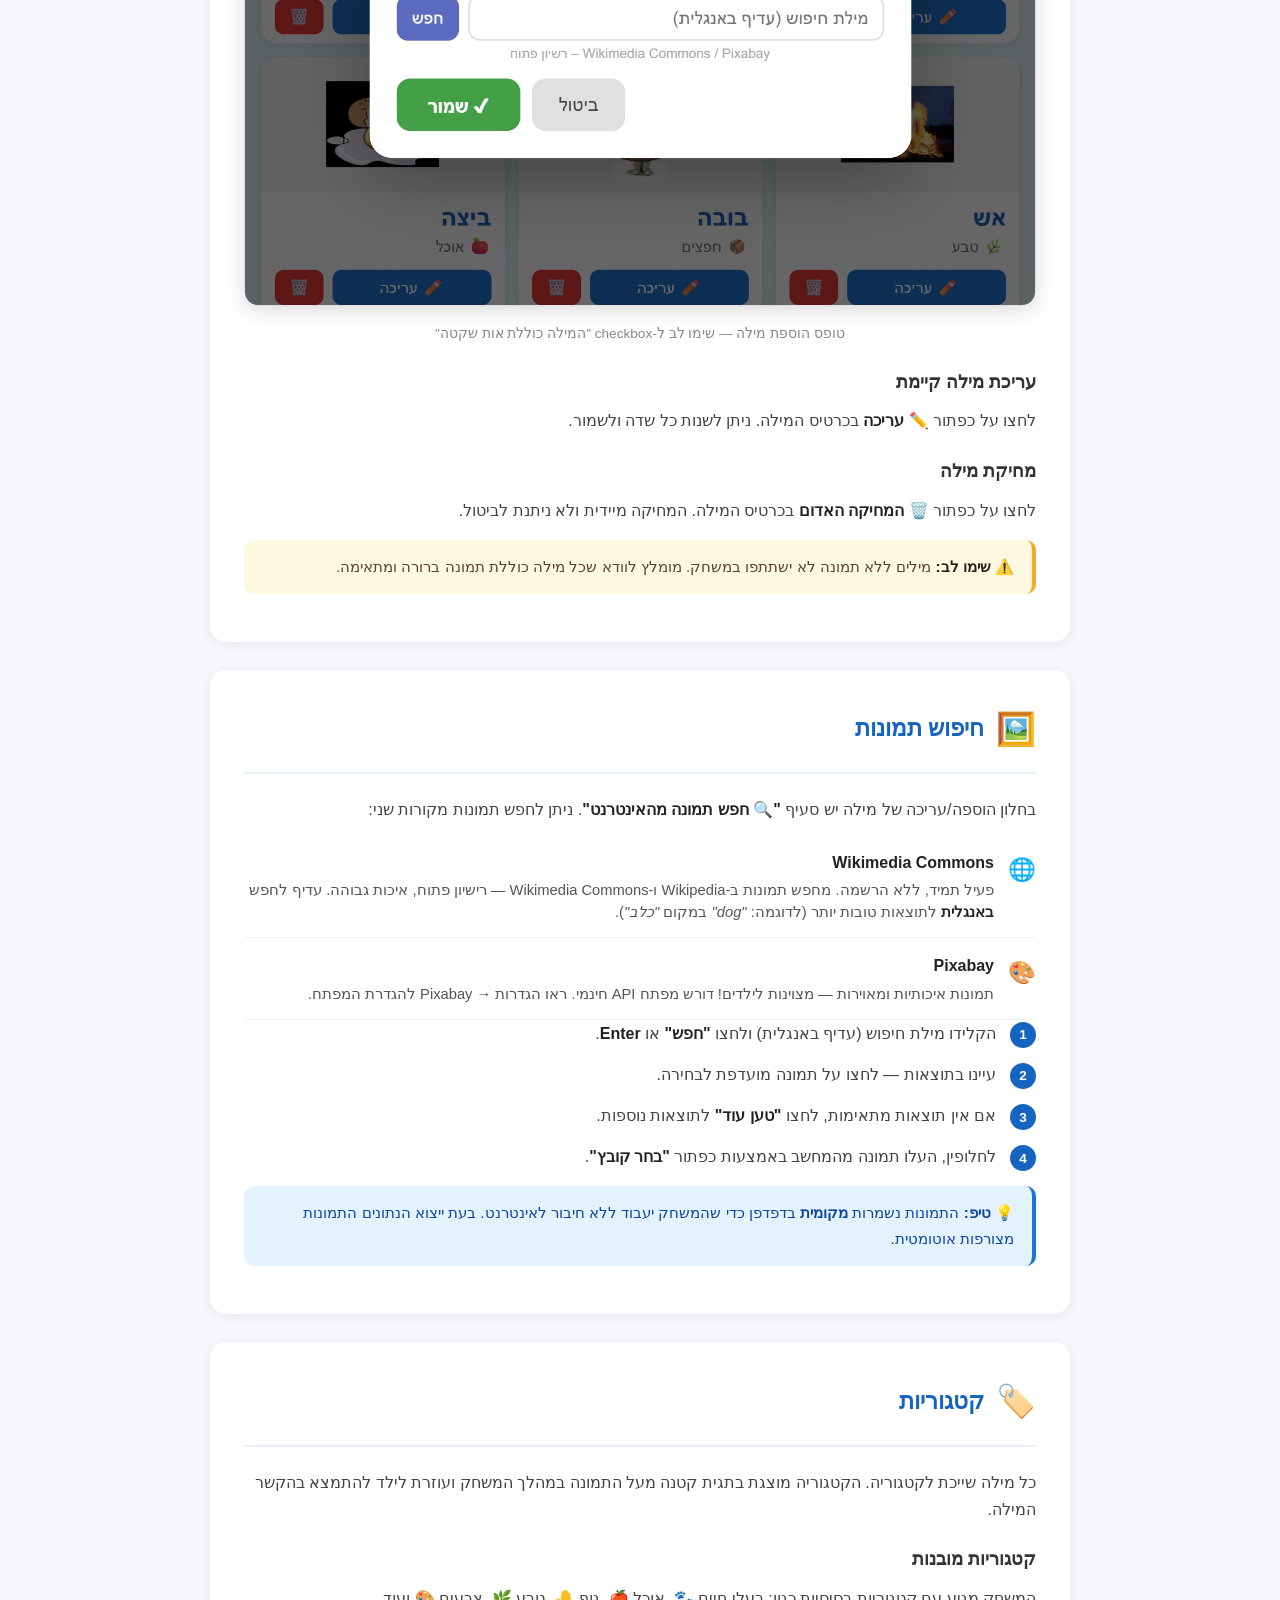
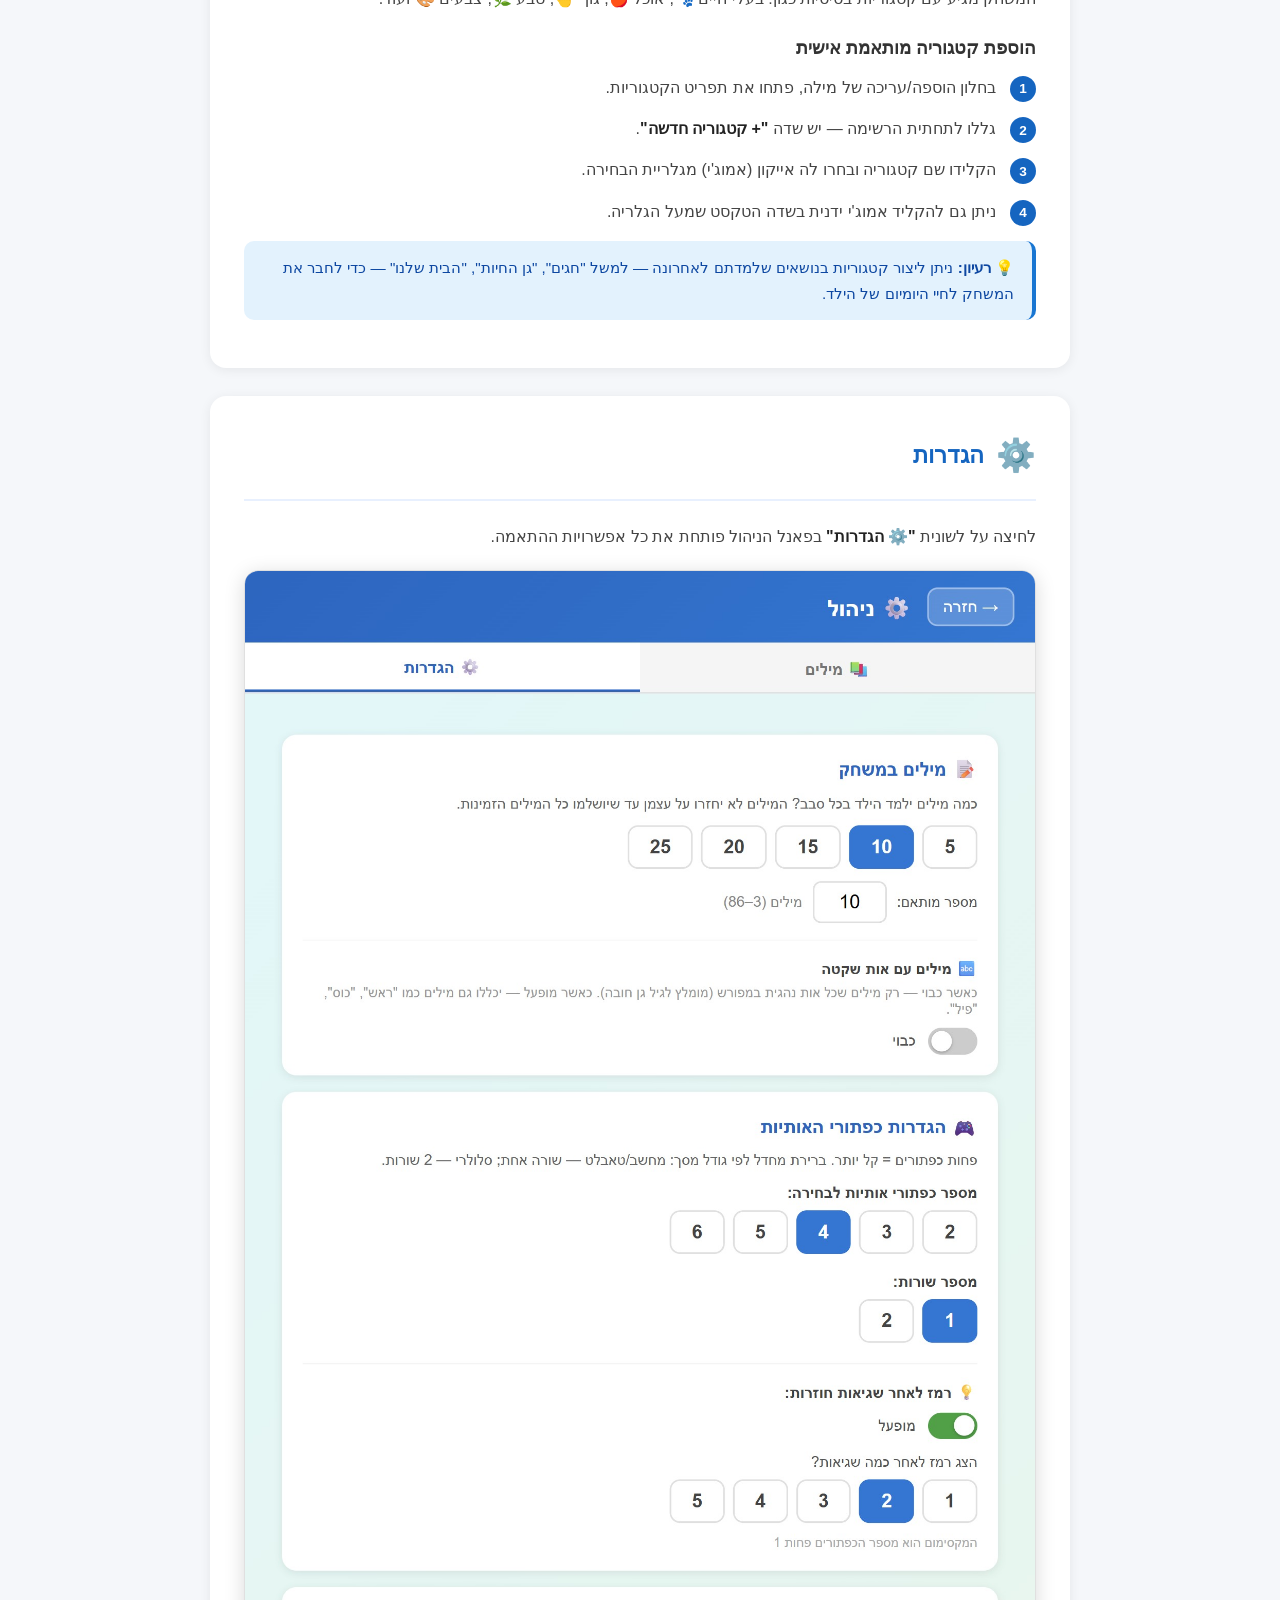
==== commit eaefedaa: "Add reading mode — show the word, pick the matching image New game mode selector (letters / reading " ====
--- a/help.html
+++ b/help.html
@@ -232,6 +232,7 @@
     <ol>
       <li><a href="#overview">סקירה כללית — מה המשחק עושה?</a></li>
       <li><a href="#how-to-play">כיצד משחקים?</a></li>
+      <li><a href="#reading-mode">מצב קריאה — מהמילה אל התמונה</a></li>
       <li><a href="#end-report">דוח סיום — הורה/מורה</a></li>
       <li><a href="#player-name">שם השחקן</a></li>
       <li><a href="#word-levels">הגייה מפורשת ואות שקטה — רמת המילים</a></li>
@@ -254,6 +255,7 @@
     <p>
       <strong>משחק האותיות</strong> הוא משחק לימודי לילדים בגיל 4–6, המתרגל זיהוי אותיות עבריות וקשר בין אות לצליל שלה בתוך המילה — מיומנויות יסוד לקראת הקריאה.
       המשחק מציג לילד תמונה של מילה מוכרת ומבקש ממנו לבחור את האותיות הנכונות כדי לאיית אותה — אות אחת בכל פעם.
+      בנוסף קיים <strong>מצב קריאה</strong> הפוך: המילה מוצגת בכתב והילד בוחר את התמונה המתאימה מבין כמה תמונות (ראו <a href="#reading-mode">מצב קריאה</a>).
     </p>
 
     <div class="screenshot-wrap">
@@ -316,6 +318,51 @@
     </p>
   </section>
 
+  <!-- 2b. READING MODE -->
+  <section class="section" id="reading-mode">
+    <div class="section-header">
+      <span class="section-icon">📖</span>
+      <h2 class="section-title">מצב קריאה — מהמילה אל התמונה</h2>
+    </div>
+
+    <p>
+      מצב קריאה הופך את כיוון המשחק: במקום לבנות מילה מתוך תמונה, הילד רואה את
+      <strong>המילה כתובה</strong> ובוחר את <strong>התמונה המתאימה</strong> מבין כמה תמונות.
+      כך מתרגלים קריאה של מילה שלמה, ולא רק זיהוי אותיות בודדות.
+    </p>
+
+    <h3>בחירת מצב</h3>
+    <p>
+      במסך הפתיחה (וגם בלשונית ההגדרות) יש בורר עם שלושה מצבים:
+    </p>
+    <ul>
+      <li><strong>🔤 בניית מילה</strong> — המצב המקורי: תמונה ← אותיות.</li>
+      <li><strong>📖 קריאה</strong> — מילה כתובה ← תמונות.</li>
+      <li><strong>🔀 מעורב</strong> — כל מילה בסשן מוצגת באקראי באחד משני המצבים. מתאים לילד שכבר שולט בשניהם.</li>
+    </ul>
+    <p>הבחירה נשמרת, כך שבפעם הבאה המשחק ייפתח באותו מצב.</p>
+
+    <h3>איך זה עובד?</h3>
+    <ol class="steps">
+      <li>המילה מוצגת באותיות גדולות במרכז המסך.</li>
+      <li>מתחתיה מוצגות תמונות: אחת נכונה והשאר מילים אחרות מהמאגר.</li>
+      <li>לחיצה על התמונה הנכונה — פופאפ "כל הכבוד!" עם המילה והתמונה יחד.</li>
+      <li>לחיצה שגויה — התמונה מסומנת ב-✗ ומושבתת, והילד מנסה שוב.</li>
+    </ol>
+
+    <h3>הגדרות שמשפיעות על מצב קריאה</h3>
+    <ul>
+      <li><strong>מספר כפתורי אותיות</strong> קובע גם את <strong>מספר התמונות</strong> לבחירה (2 עד 6). פחות תמונות = קל יותר.</li>
+      <li><strong>רמז</strong> עובד באותו אופן: לאחר מספר השגיאות שהוגדר, התמונה הנכונה פועמת בצהוב.</li>
+      <li><strong>דלג</strong>, <strong>טיימר</strong> ו<strong>סינון אות שקטה</strong> פועלים כרגיל.</li>
+      <li>בדוח הסיום, מילים ששוחקו במצב קריאה מסומנות ב-📖.</li>
+    </ul>
+
+    <div class="tip">
+      💡 <strong>טיפ:</strong> מצב קריאה דורש לפחות 2 מילים פעילות עם תמונה. ככל שיש יותר מילים במאגר, הבחירה מגוונת יותר.
+    </div>
+  </section>
+
   <!-- 3. END REPORT -->
   <section class="section" id="end-report">
     <div class="section-header">
@@ -577,6 +624,17 @@
       </div>
     </div>
 
+    <h3>🎯 מצב משחק</h3>
+    <div class="setting">
+      <span class="setting-icon">📖</span>
+      <div class="setting-body">
+        <div class="setting-name">בניית מילה / קריאה / מעורב</div>
+        <p class="setting-desc">
+          אותו בורר שמופיע במסך הפתיחה. פירוט מלא בסעיף <a href="#reading-mode">מצב קריאה</a>.
+        </p>
+      </div>
+    </div>
+
     <h3>🎮 הגדרות כפתורי האותיות</h3>
 
     <div class="setting">
@@ -741,7 +799,7 @@
     <h3>🔌 עבודה ללא אינטרנט</h3>
     <p>
       הסנכרון הוא תוספת בלבד — המשחק <strong>תמיד פועל מהמכשיר המקומי</strong>.
-      גם ללא אינטרנט, גם מי שלא מתחבר לגוגל בכלל — המשחק עובד בדיוק כפי שעבד לפני.
+      המשחק עובד באופן מלא גם ללא חיבור לאינטרנט וגם ללא חשבון Google.
     </p>
 
     <div class="tip">
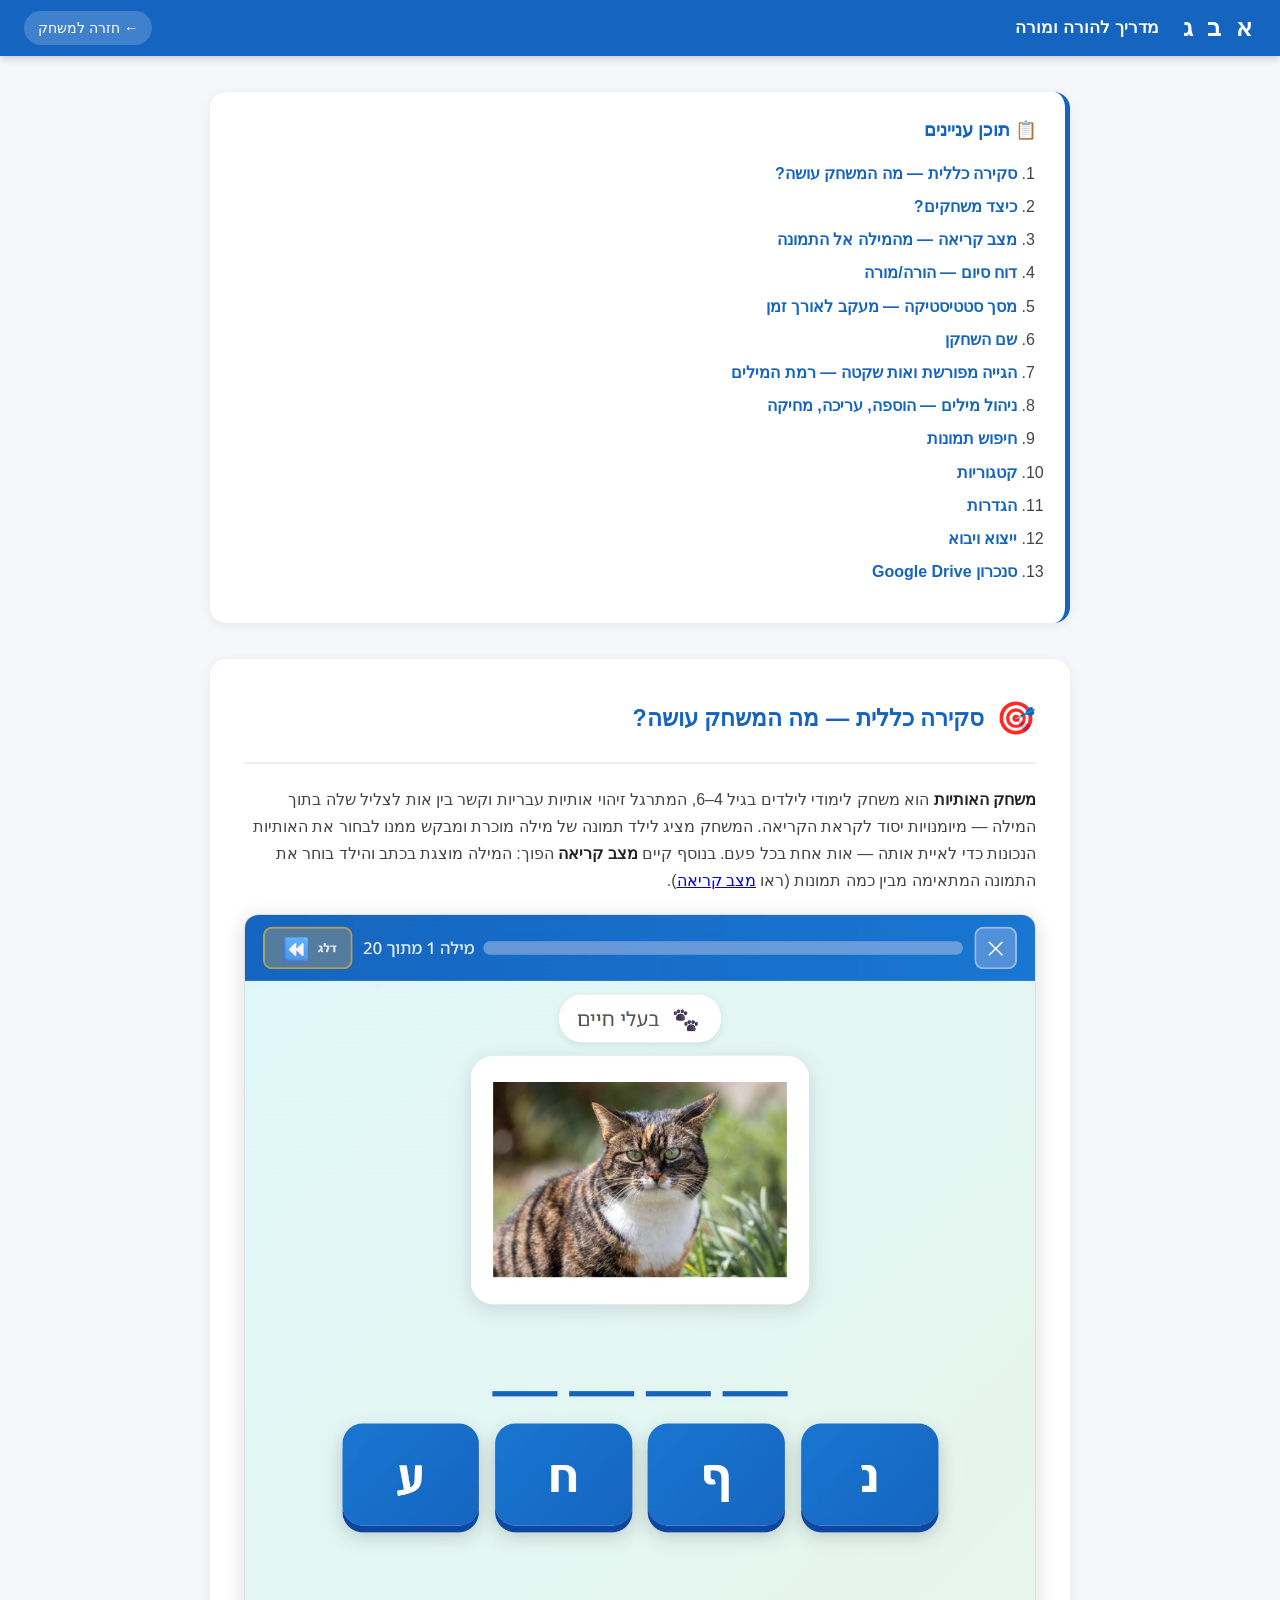
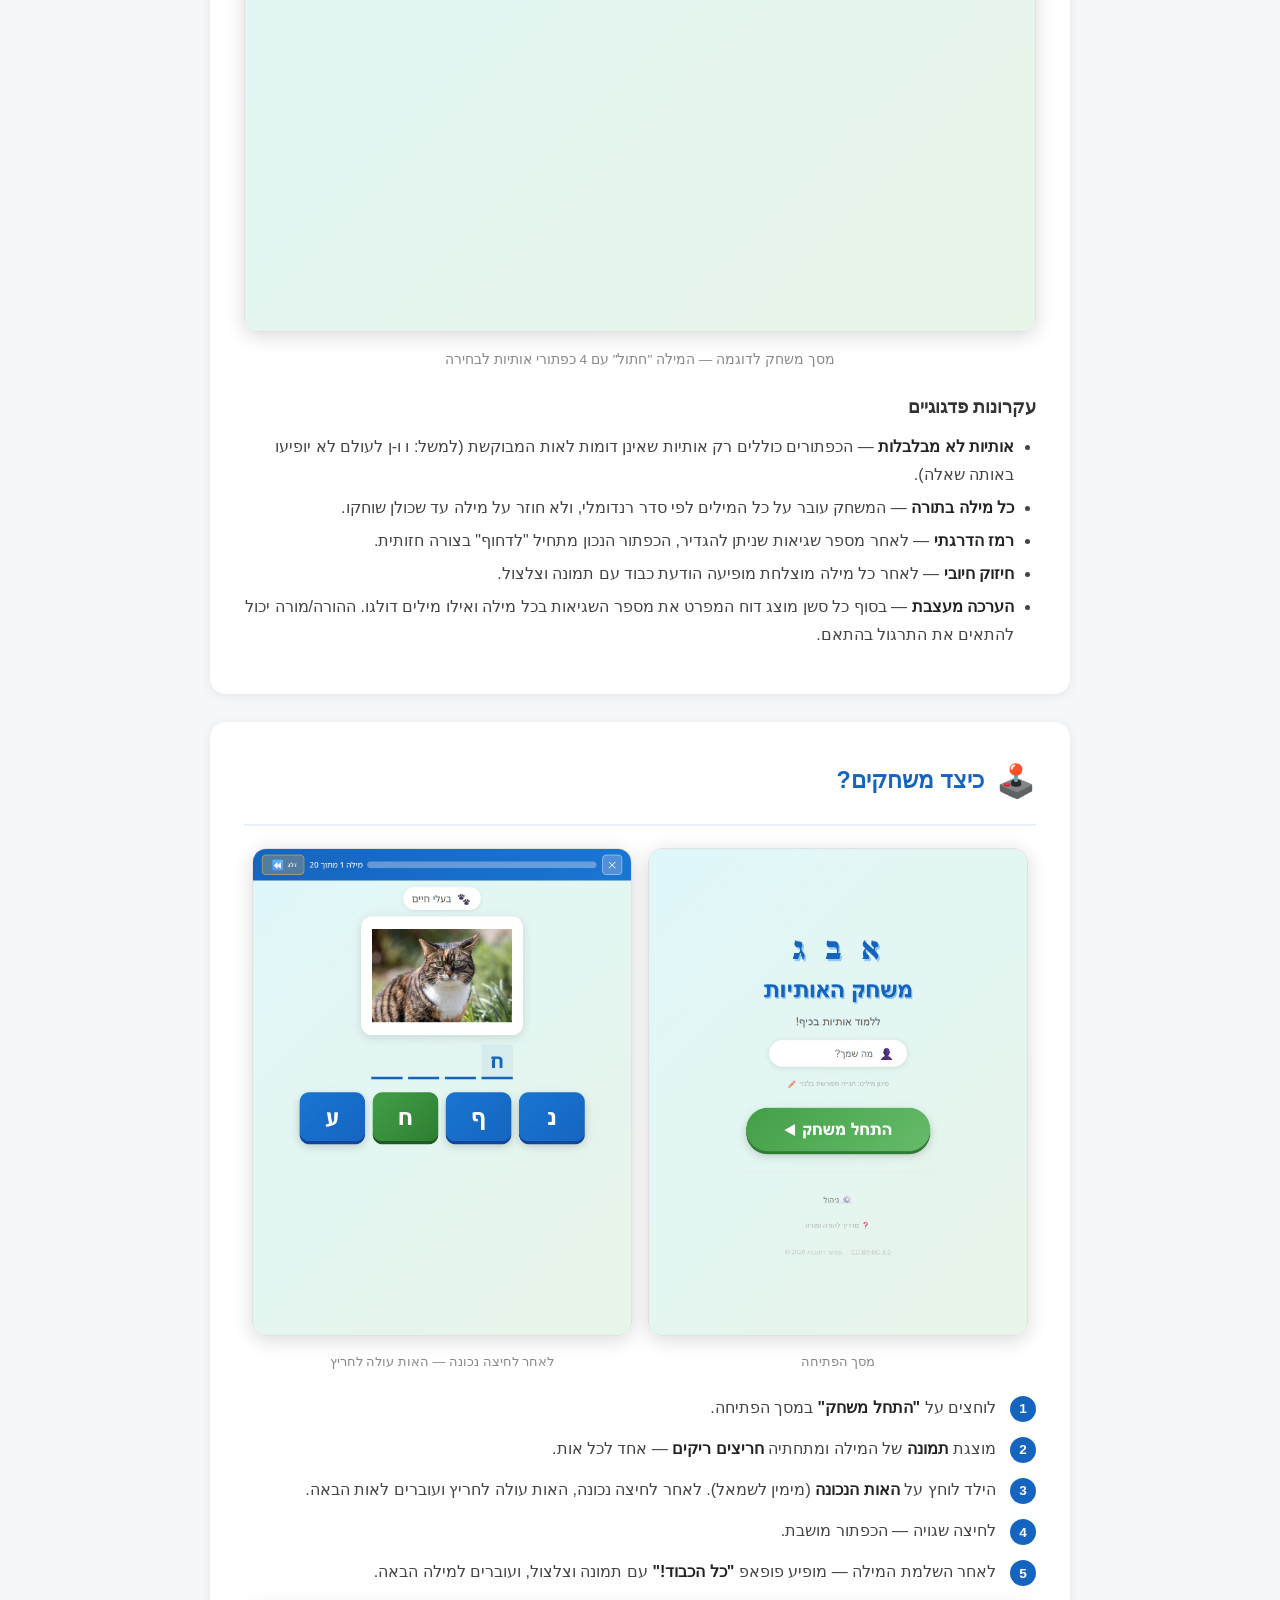
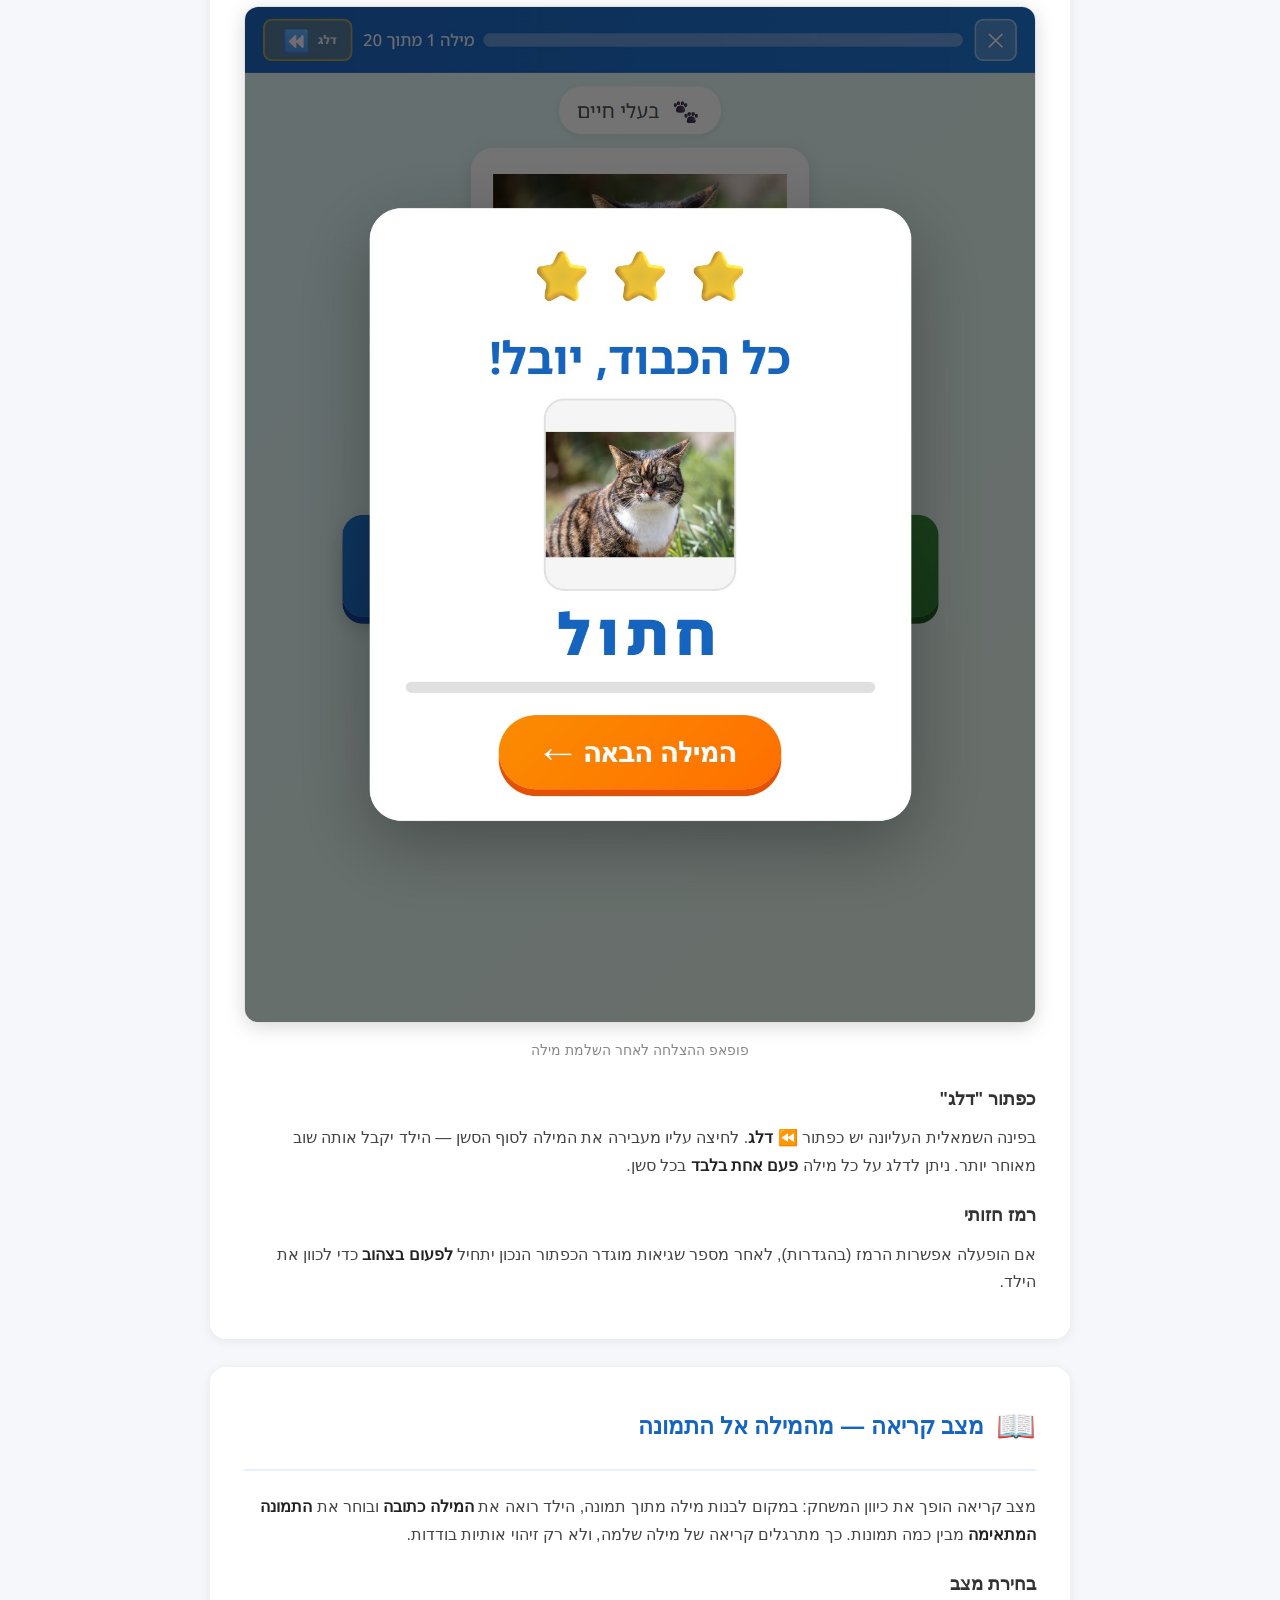
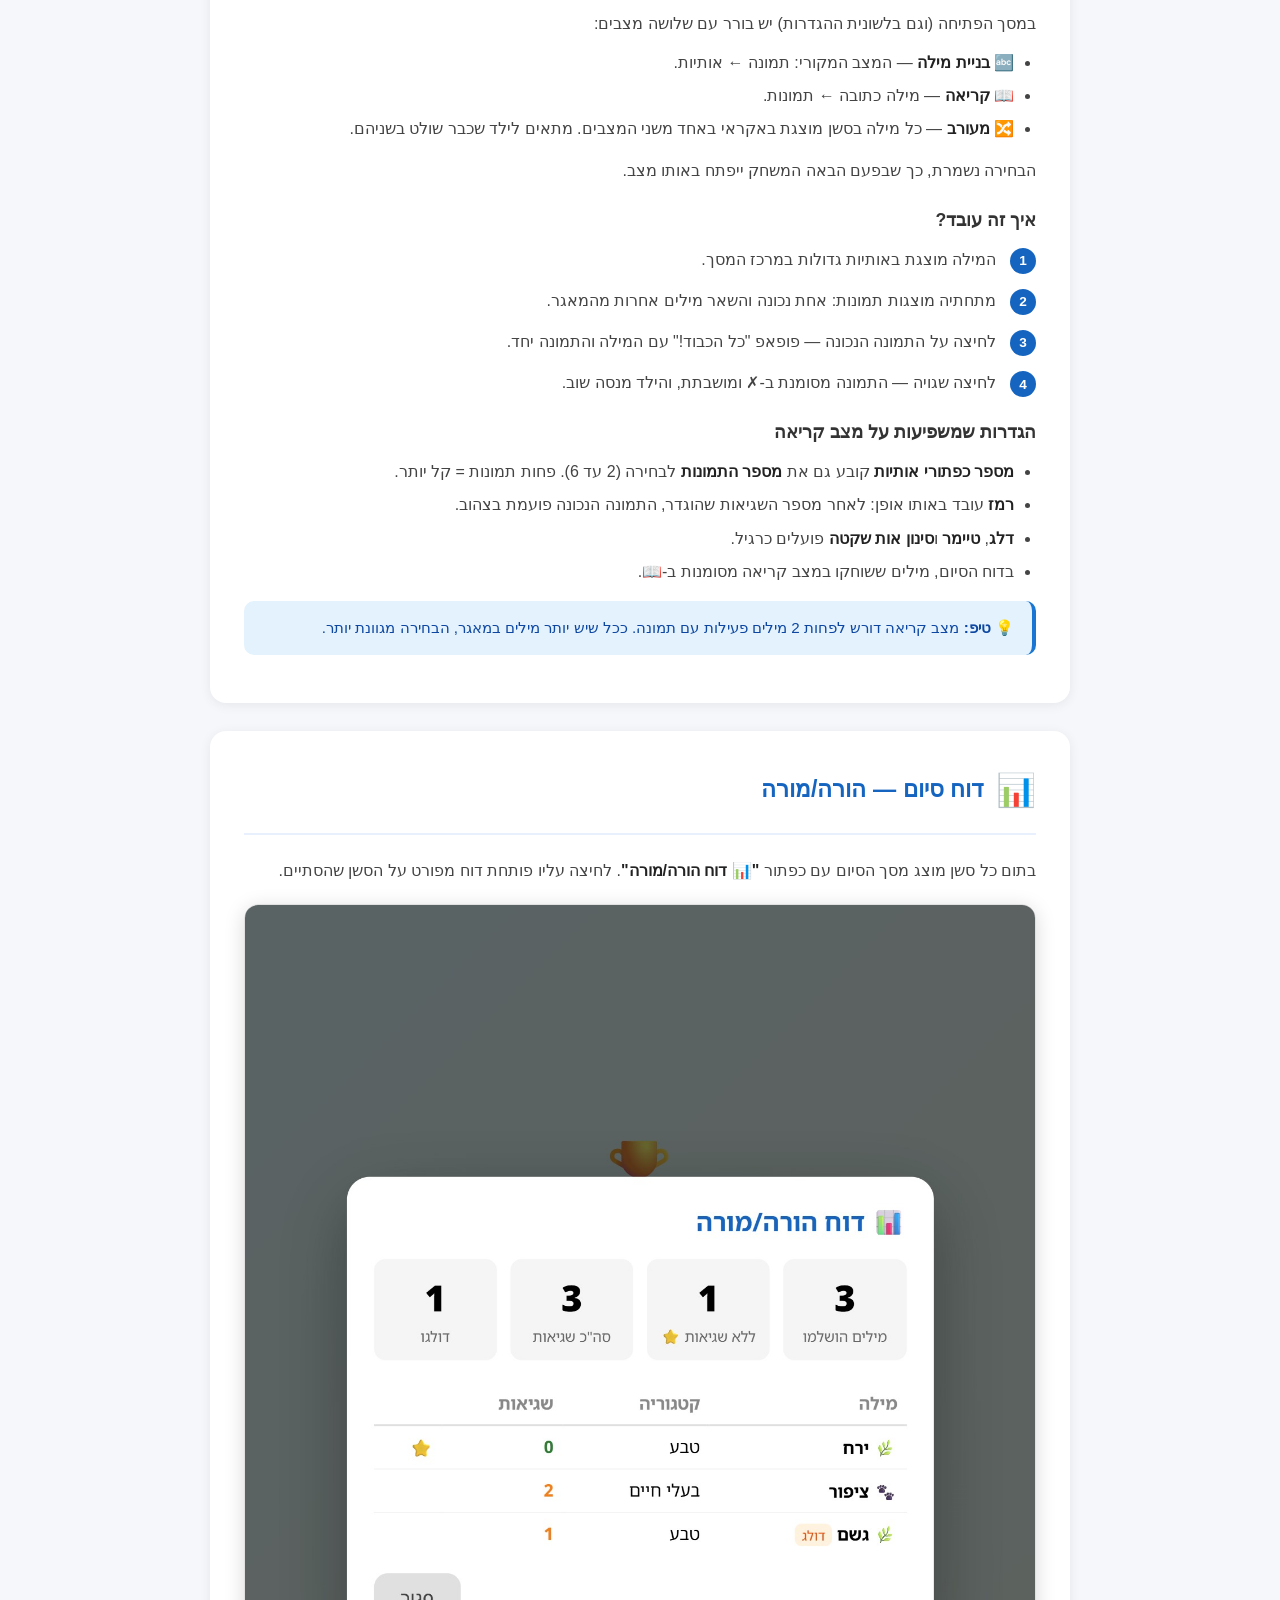
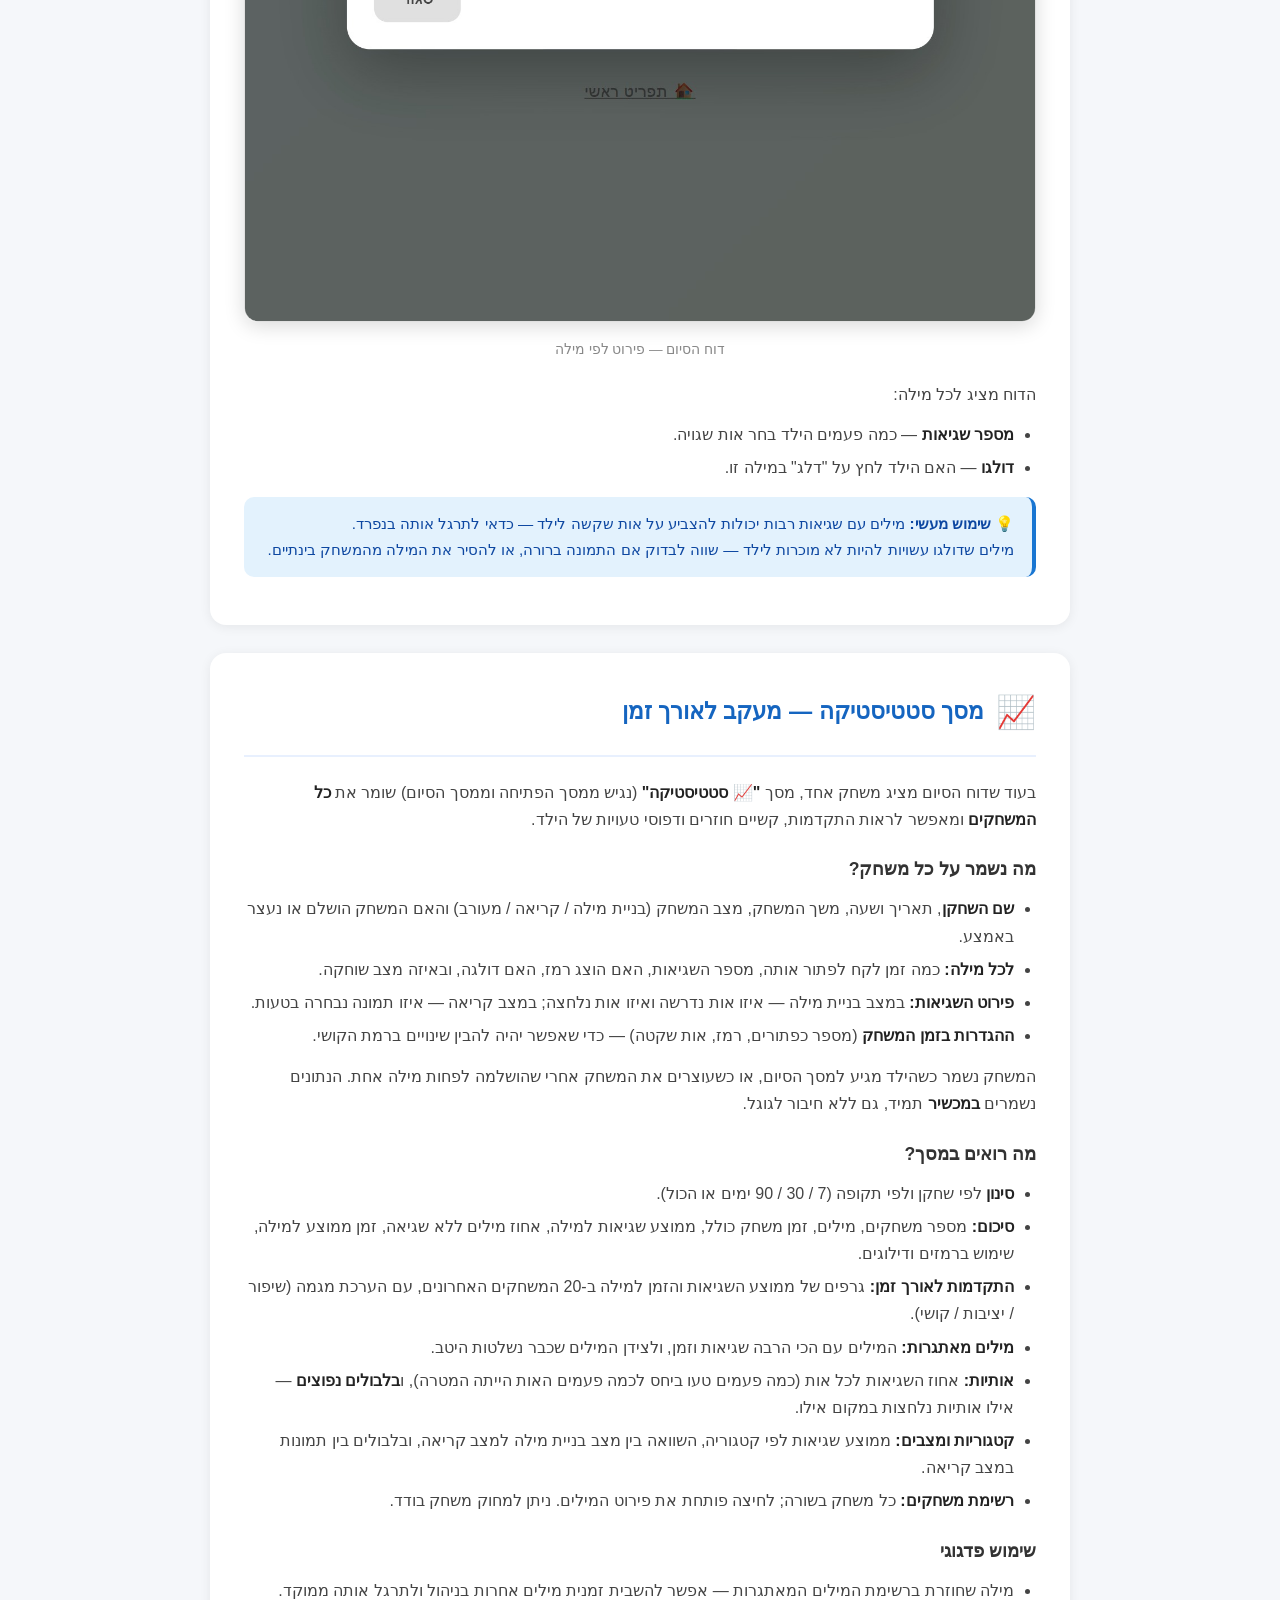
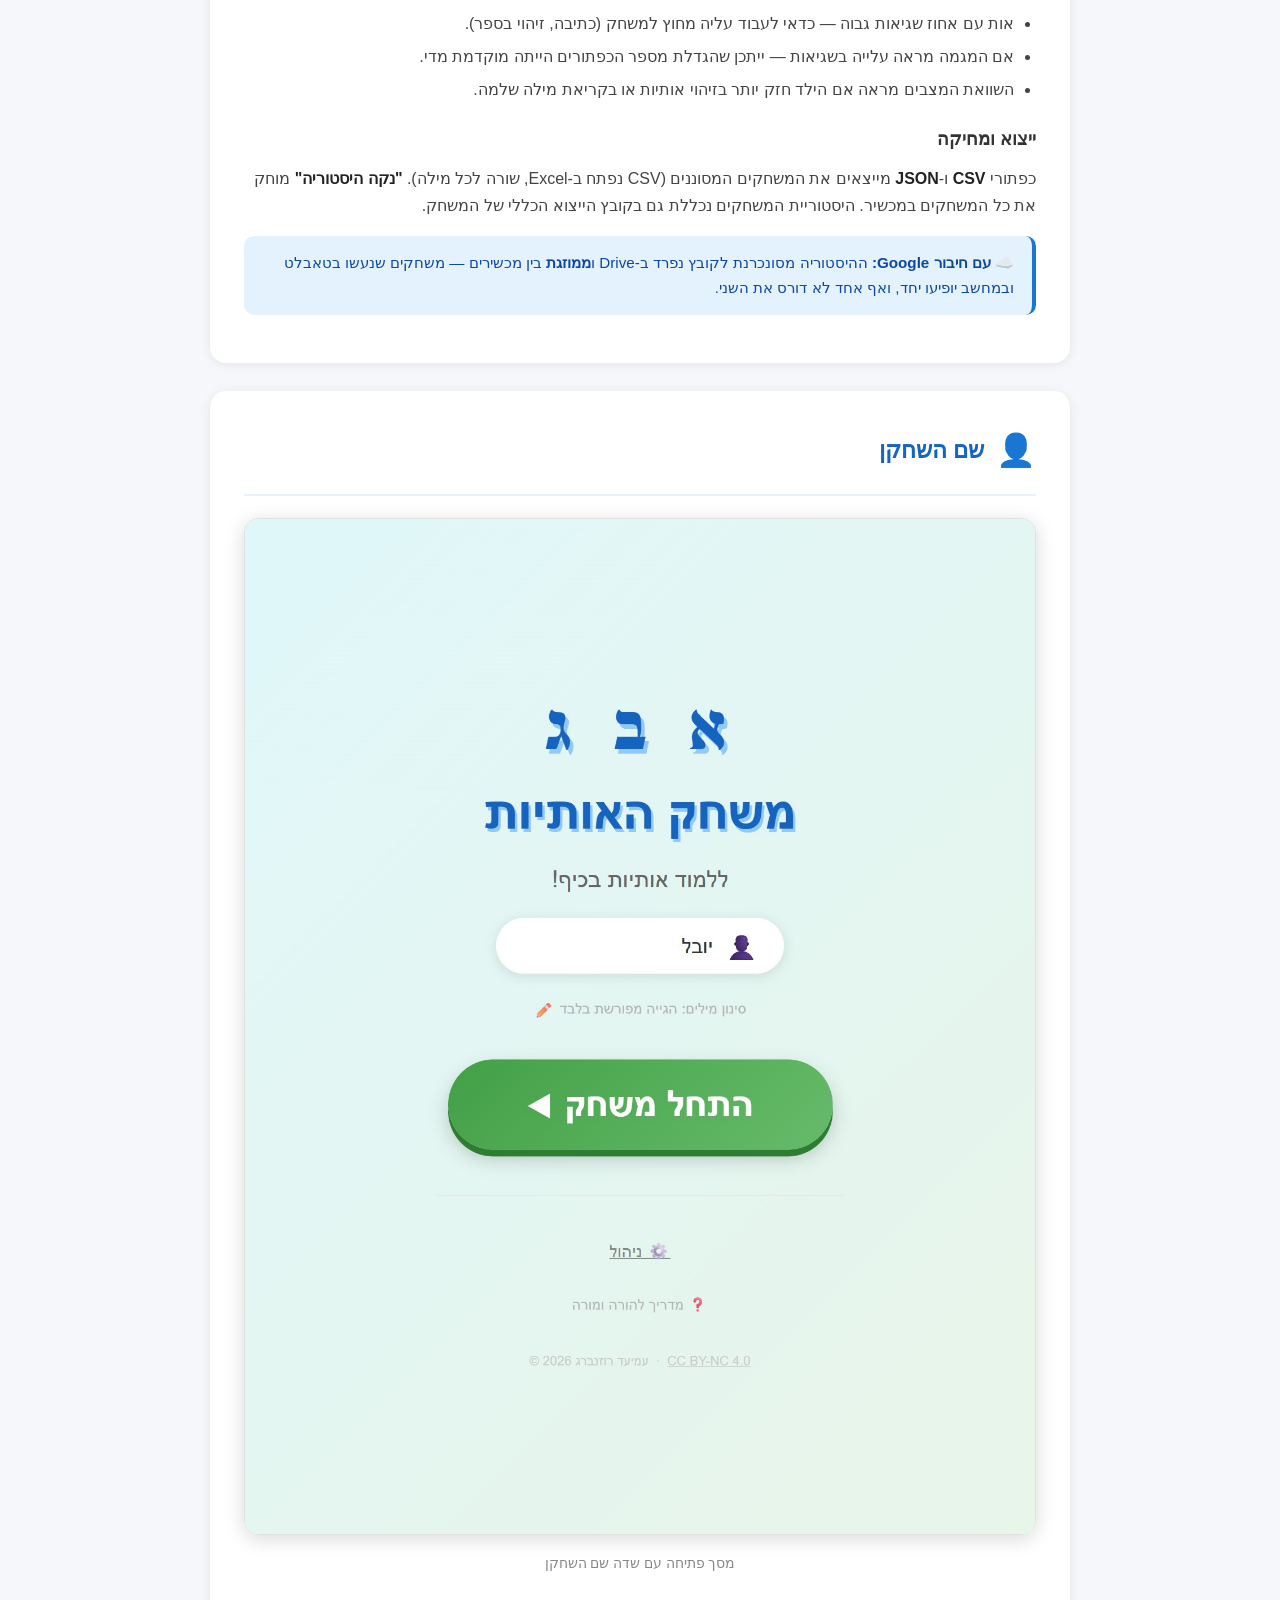
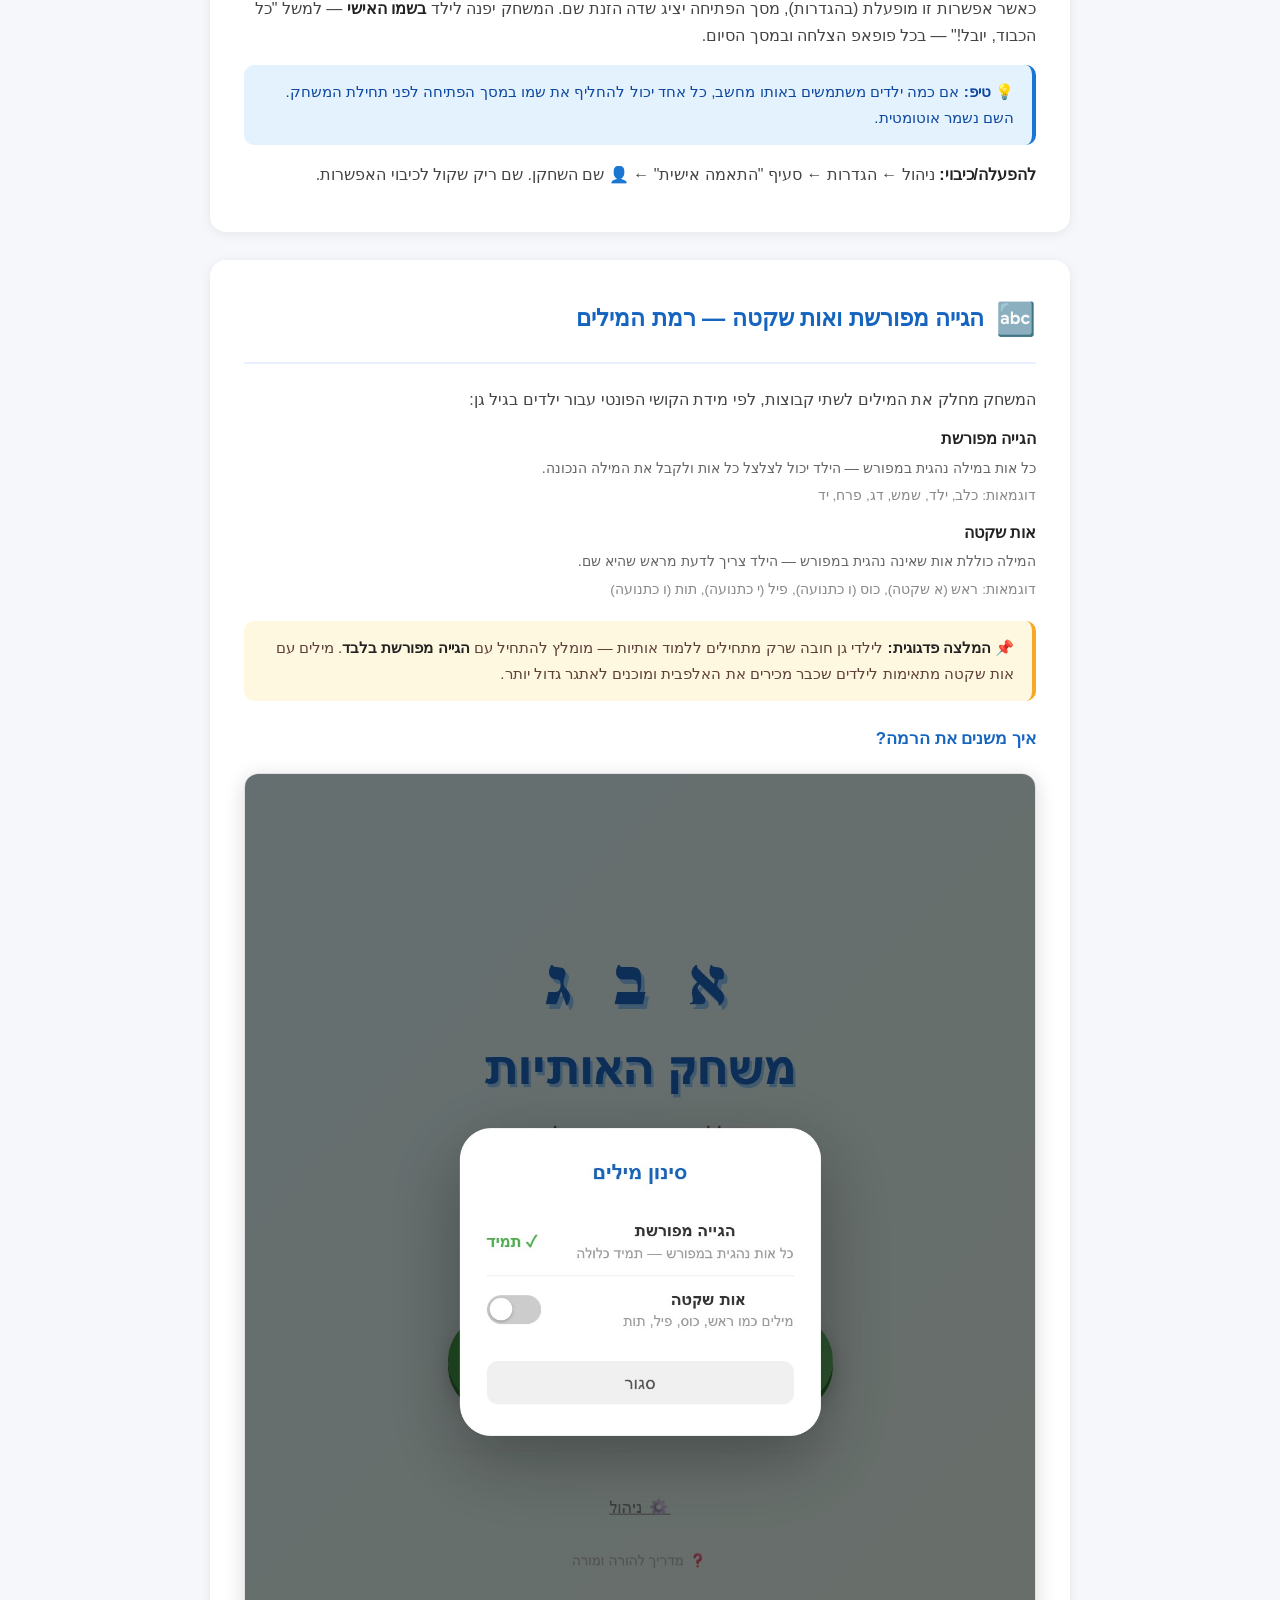
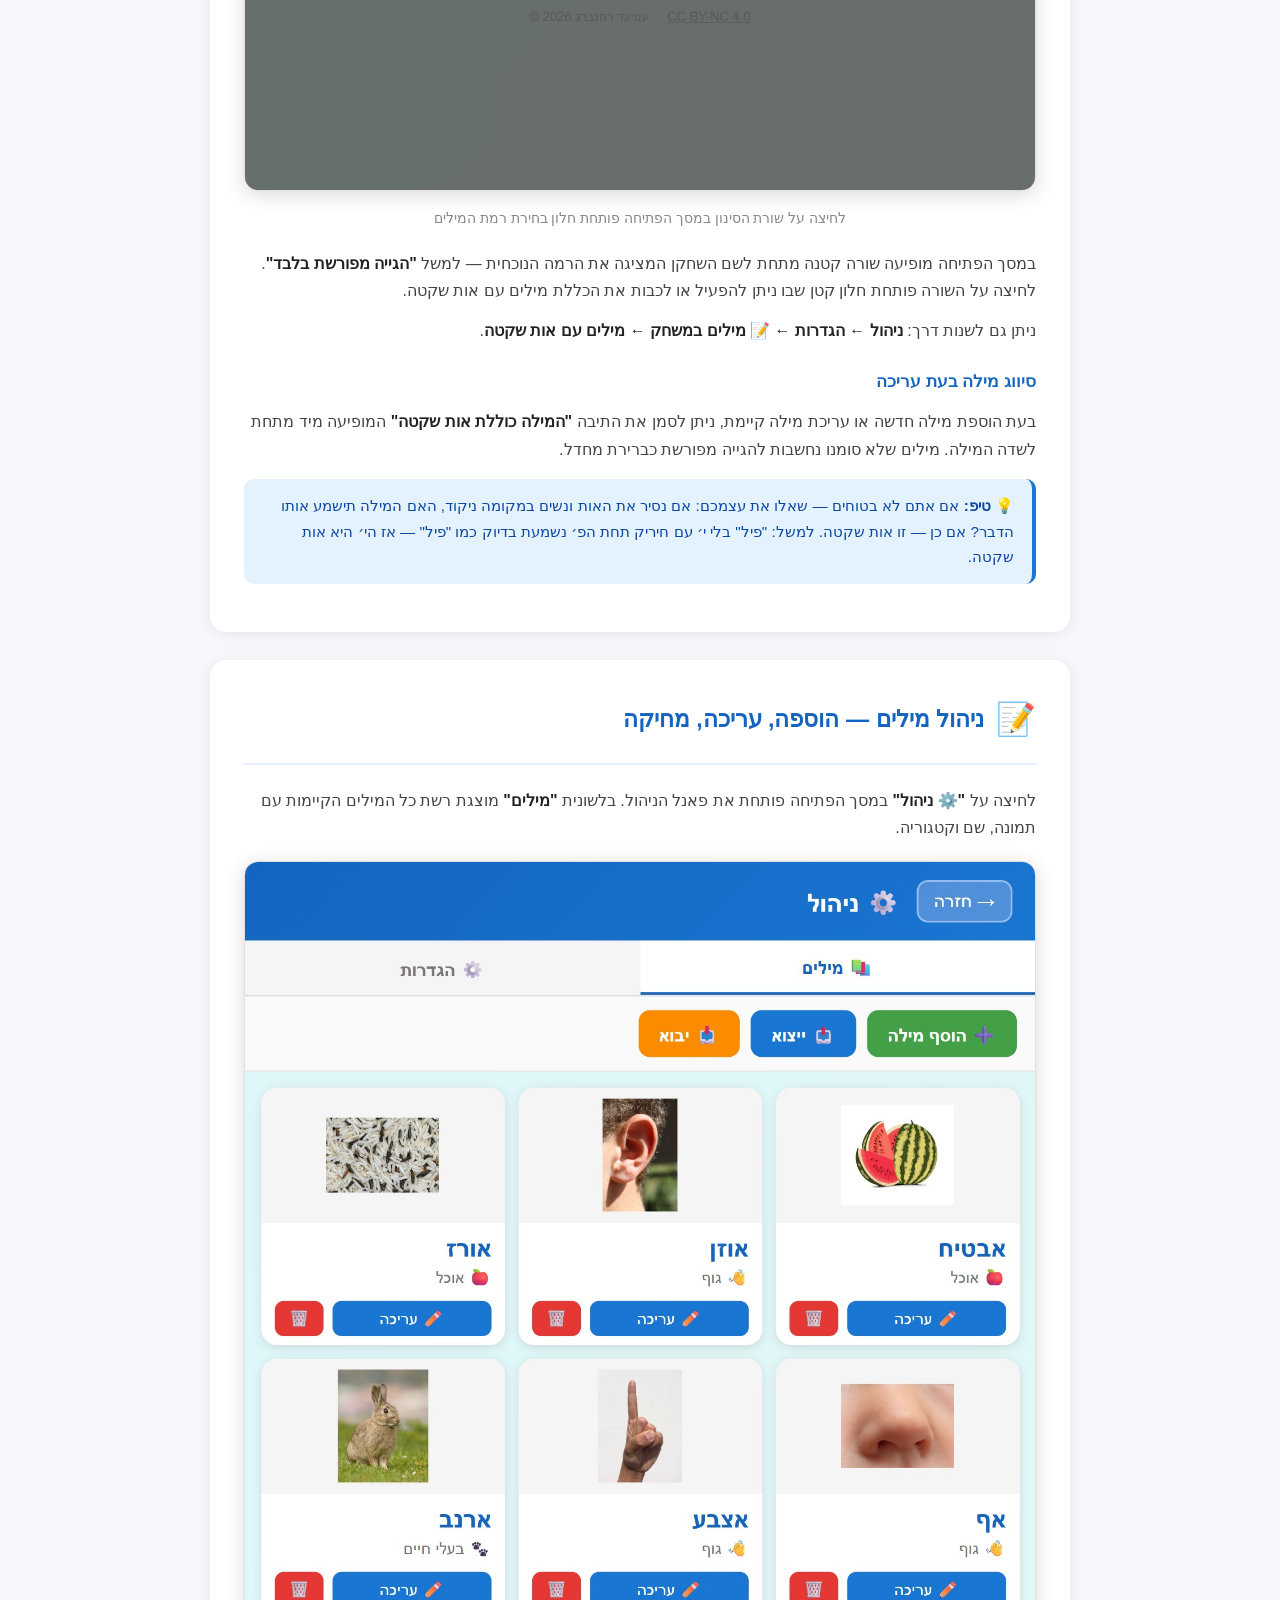
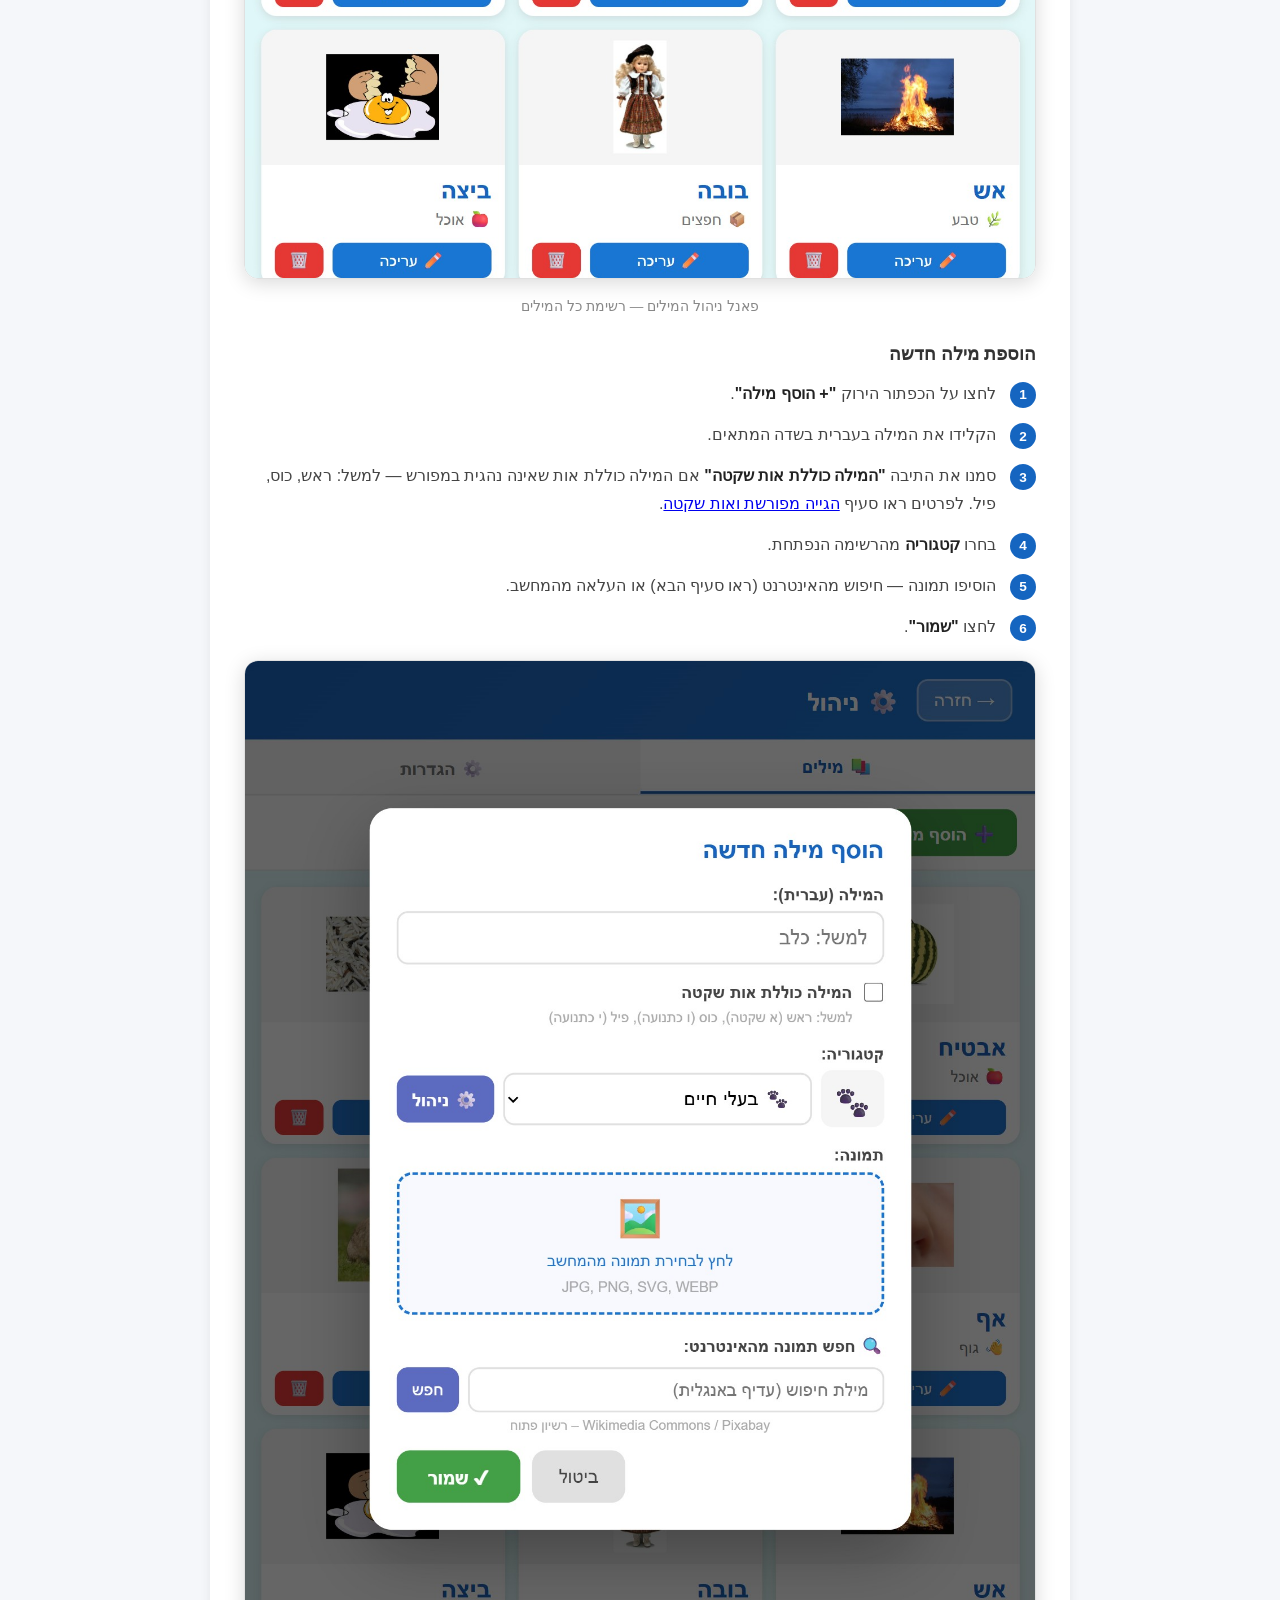
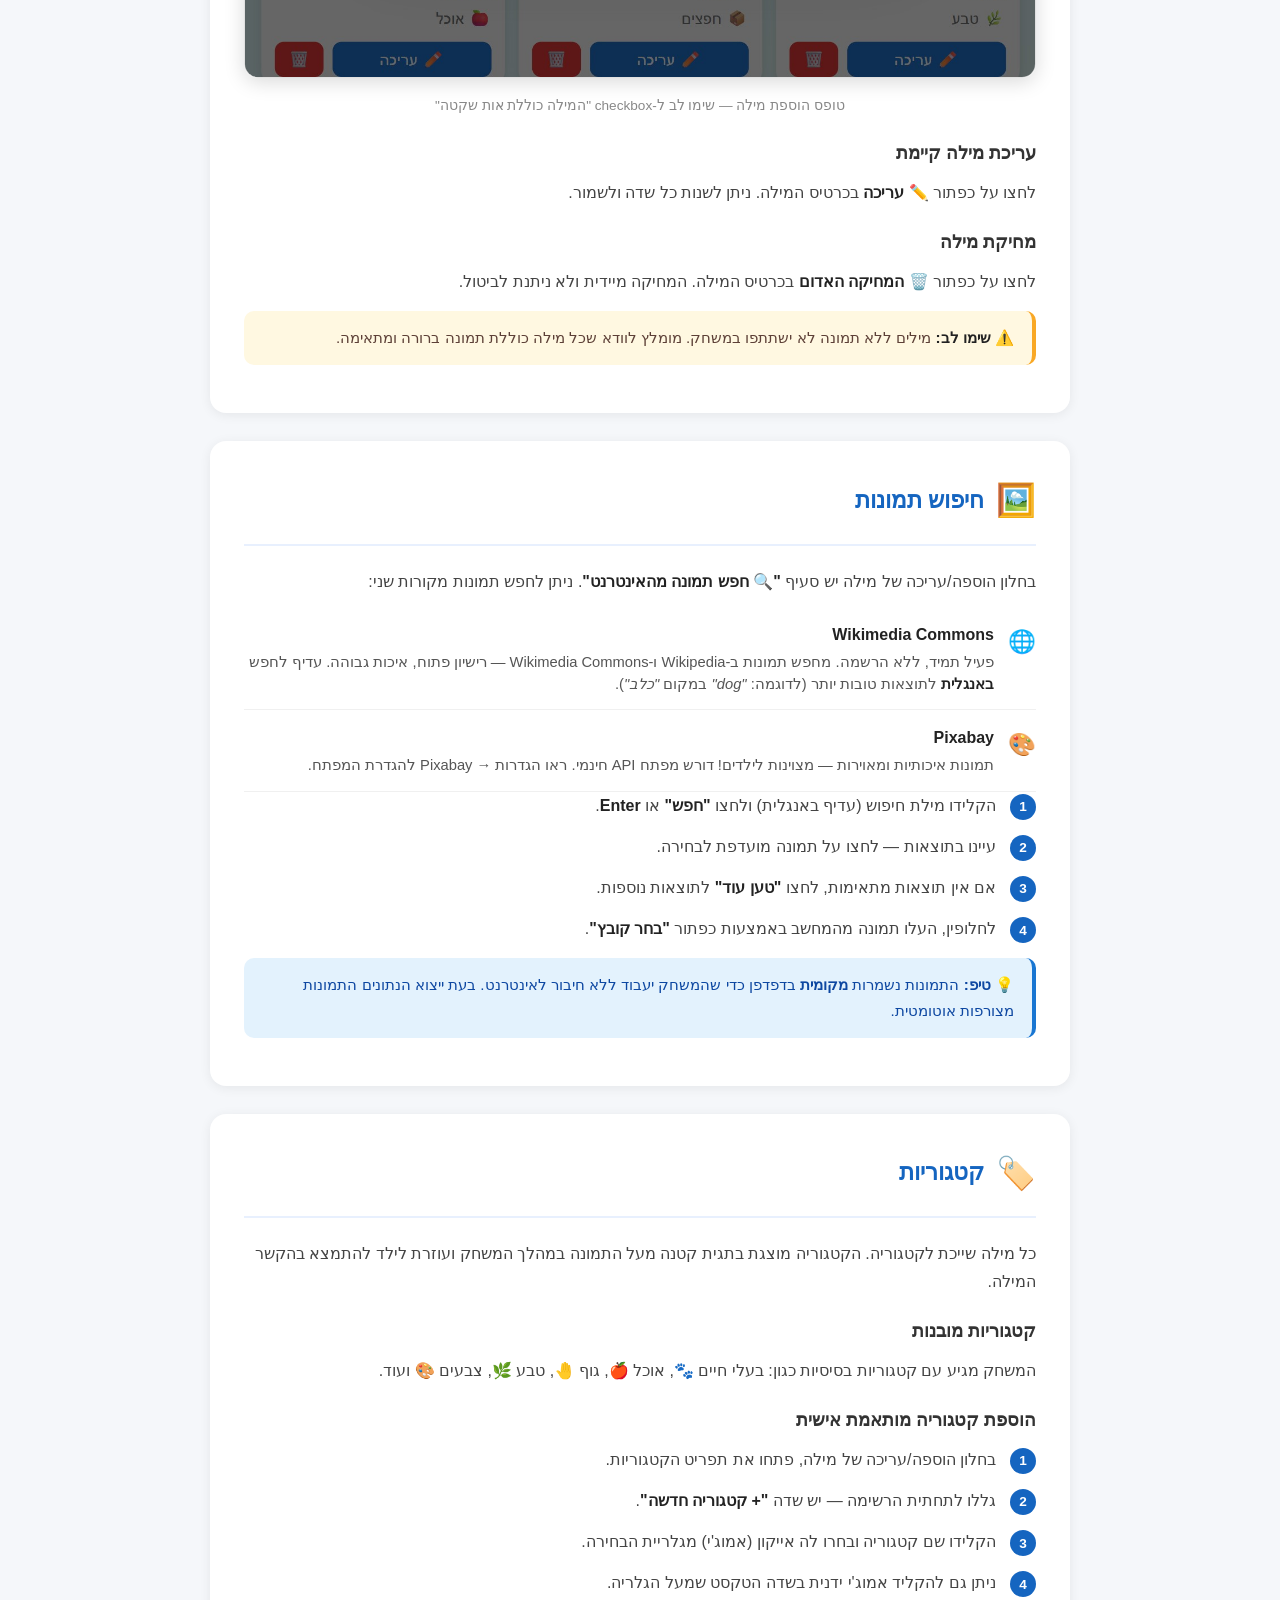
==== commit 804351d1: "Add game history and statistics screen Every game is saved to a new IndexedDB "sessions" store: play" ====
--- a/help.html
+++ b/help.html
@@ -234,6 +234,7 @@
       <li><a href="#how-to-play">כיצד משחקים?</a></li>
       <li><a href="#reading-mode">מצב קריאה — מהמילה אל התמונה</a></li>
       <li><a href="#end-report">דוח סיום — הורה/מורה</a></li>
+      <li><a href="#statistics">מסך סטטיסטיקה — מעקב לאורך זמן</a></li>
       <li><a href="#player-name">שם השחקן</a></li>
       <li><a href="#word-levels">הגייה מפורשת ואות שקטה — רמת המילים</a></li>
       <li><a href="#admin-words">ניהול מילים — הוספה, עריכה, מחיקה</a></li>
@@ -391,6 +392,61 @@
     </div>
   </section>
 
+  <!-- 3b. STATISTICS -->
+  <section class="section" id="statistics">
+    <div class="section-header">
+      <span class="section-icon">📈</span>
+      <h2 class="section-title">מסך סטטיסטיקה — מעקב לאורך זמן</h2>
+    </div>
+
+    <p>
+      בעוד שדוח הסיום מציג משחק אחד, מסך <strong>"📈 סטטיסטיקה"</strong> (נגיש ממסך הפתיחה וממסך הסיום)
+      שומר את <strong>כל המשחקים</strong> ומאפשר לראות התקדמות, קשיים חוזרים ודפוסי טעויות של הילד.
+    </p>
+
+    <h3>מה נשמר על כל משחק?</h3>
+    <ul>
+      <li><strong>שם השחקן</strong>, תאריך ושעה, משך המשחק, מצב המשחק (בניית מילה / קריאה / מעורב) והאם המשחק הושלם או נעצר באמצע.</li>
+      <li><strong>לכל מילה:</strong> כמה זמן לקח לפתור אותה, מספר השגיאות, האם הוצג רמז, האם דולגה, ובאיזה מצב שוחקה.</li>
+      <li><strong>פירוט השגיאות:</strong> במצב בניית מילה — איזו אות נדרשה ואיזו אות נלחצה; במצב קריאה — איזו תמונה נבחרה בטעות.</li>
+      <li><strong>ההגדרות בזמן המשחק</strong> (מספר כפתורים, רמז, אות שקטה) — כדי שאפשר יהיה להבין שינויים ברמת הקושי.</li>
+    </ul>
+    <p>
+      המשחק נשמר כשהילד מגיע למסך הסיום, או כשעוצרים את המשחק אחרי שהושלמה לפחות מילה אחת.
+      הנתונים נשמרים <strong>במכשיר</strong> תמיד, גם ללא חיבור לגוגל.
+    </p>
+
+    <h3>מה רואים במסך?</h3>
+    <ul>
+      <li><strong>סינון</strong> לפי שחקן ולפי תקופה (7 / 30 / 90 ימים או הכול).</li>
+      <li><strong>סיכום:</strong> מספר משחקים, מילים, זמן משחק כולל, ממוצע שגיאות למילה, אחוז מילים ללא שגיאה, זמן ממוצע למילה, שימוש ברמזים ודילוגים.</li>
+      <li><strong>התקדמות לאורך זמן:</strong> גרפים של ממוצע השגיאות והזמן למילה ב-20 המשחקים האחרונים, עם הערכת מגמה (שיפור / יציבות / קושי).</li>
+      <li><strong>מילים מאתגרות:</strong> המילים עם הכי הרבה שגיאות וזמן, ולצידן המילים שכבר נשלטות היטב.</li>
+      <li><strong>אותיות:</strong> אחוז השגיאות לכל אות (כמה פעמים טעו ביחס לכמה פעמים האות הייתה המטרה), ו<strong>בלבולים נפוצים</strong> — אילו אותיות נלחצות במקום אילו.</li>
+      <li><strong>קטגוריות ומצבים:</strong> ממוצע שגיאות לפי קטגוריה, השוואה בין מצב בניית מילה למצב קריאה, ובלבולים בין תמונות במצב קריאה.</li>
+      <li><strong>רשימת משחקים:</strong> כל משחק בשורה; לחיצה פותחת את פירוט המילים. ניתן למחוק משחק בודד.</li>
+    </ul>
+
+    <h3>שימוש פדגוגי</h3>
+    <ul>
+      <li>מילה שחוזרת ברשימת המילים המאתגרות — אפשר להשבית זמנית מילים אחרות בניהול ולתרגל אותה ממוקד.</li>
+      <li>אות עם אחוז שגיאות גבוה — כדאי לעבוד עליה מחוץ למשחק (כתיבה, זיהוי בספר).</li>
+      <li>אם המגמה מראה עלייה בשגיאות — ייתכן שהגדלת מספר הכפתורים הייתה מוקדמת מדי.</li>
+      <li>השוואת המצבים מראה אם הילד חזק יותר בזיהוי אותיות או בקריאת מילה שלמה.</li>
+    </ul>
+
+    <h3>ייצוא ומחיקה</h3>
+    <p>
+      כפתורי <strong>CSV</strong> ו-<strong>JSON</strong> מייצאים את המשחקים המסוננים (CSV נפתח ב-Excel, שורה לכל מילה).
+      <strong>"נקה היסטוריה"</strong> מוחק את כל המשחקים במכשיר. היסטוריית המשחקים נכללת גם בקובץ הייצוא הכללי של המשחק.
+    </p>
+
+    <div class="tip">
+      ☁️ <strong>עם חיבור Google:</strong> ההיסטוריה מסונכרנת לקובץ נפרד ב-Drive ו<strong>ממוזגת</strong> בין מכשירים —
+      משחקים שנעשו בטאבלט ובמחשב יופיעו יחד, ואף אחד לא דורס את השני.
+    </div>
+  </section>
+
   <!-- 4. PLAYER NAME -->
   <section class="section" id="player-name">
     <div class="section-header">
@@ -782,6 +838,7 @@
       <li>כל המילים — כולל תמונות מותאמות אישית.</li>
       <li>כל ההגדרות — מספר מילים, טיימר, רמז, ועוד.</li>
       <li>מפתחות API (Pixabay, Unsplash, Pexels).</li>
+      <li>היסטוריית המשחקים (מסך הסטטיסטיקה) — בקובץ נפרד, ממוזגת בין מכשירים.</li>
     </ul>
 
     <h3>⏱️ מתי מתרחש הסנכרון?</h3>
